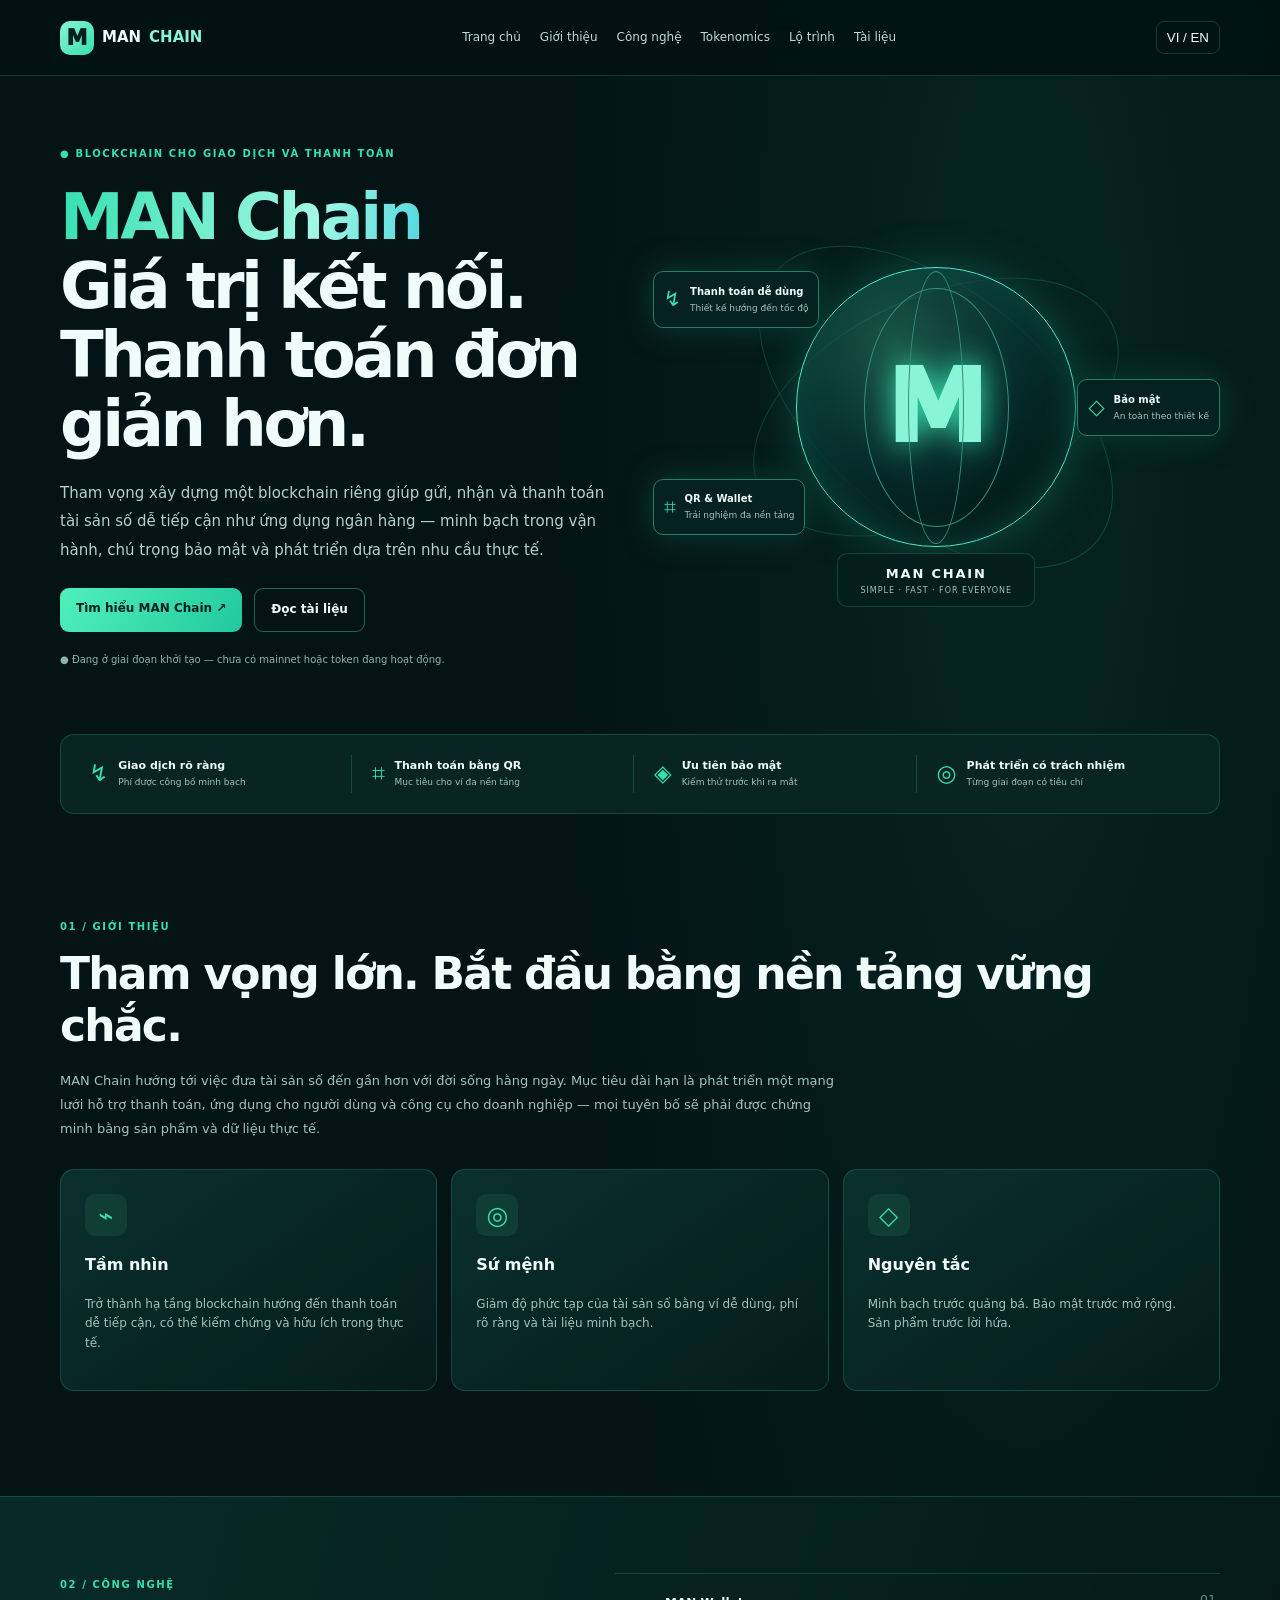
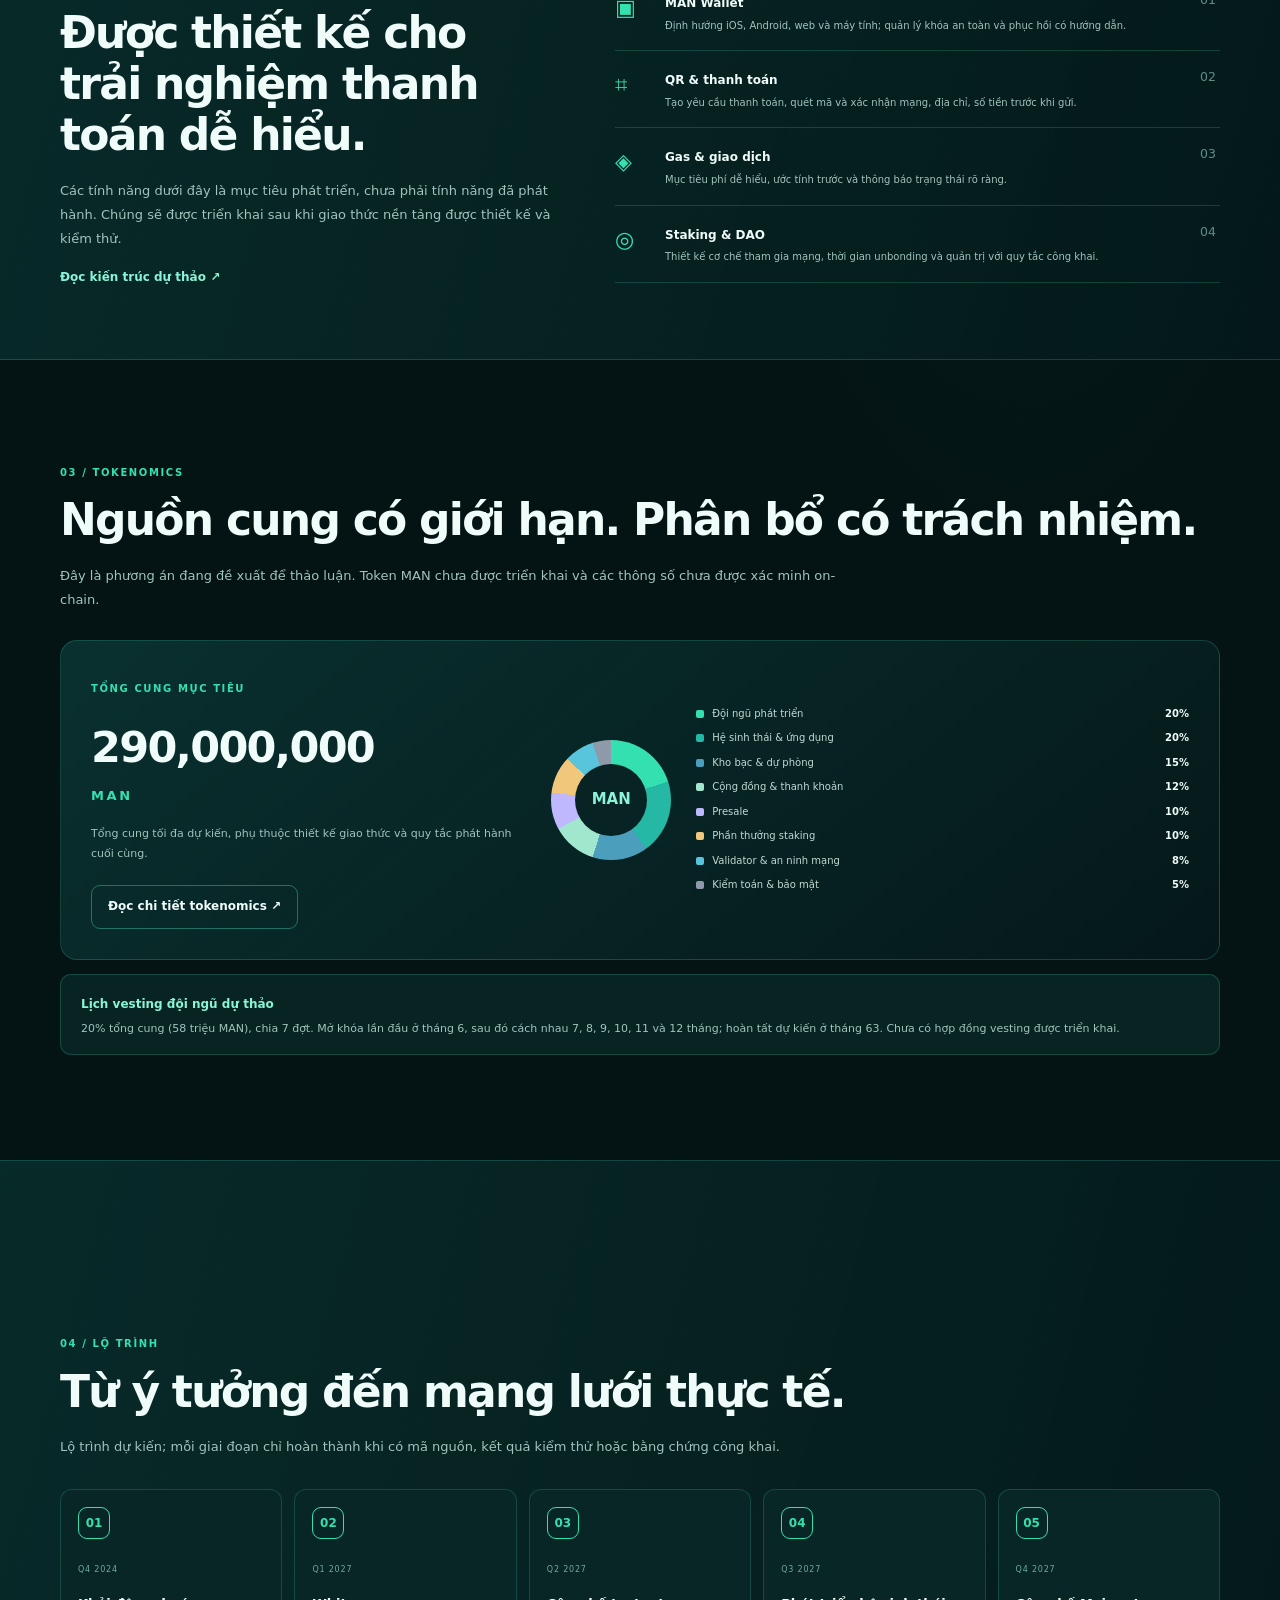
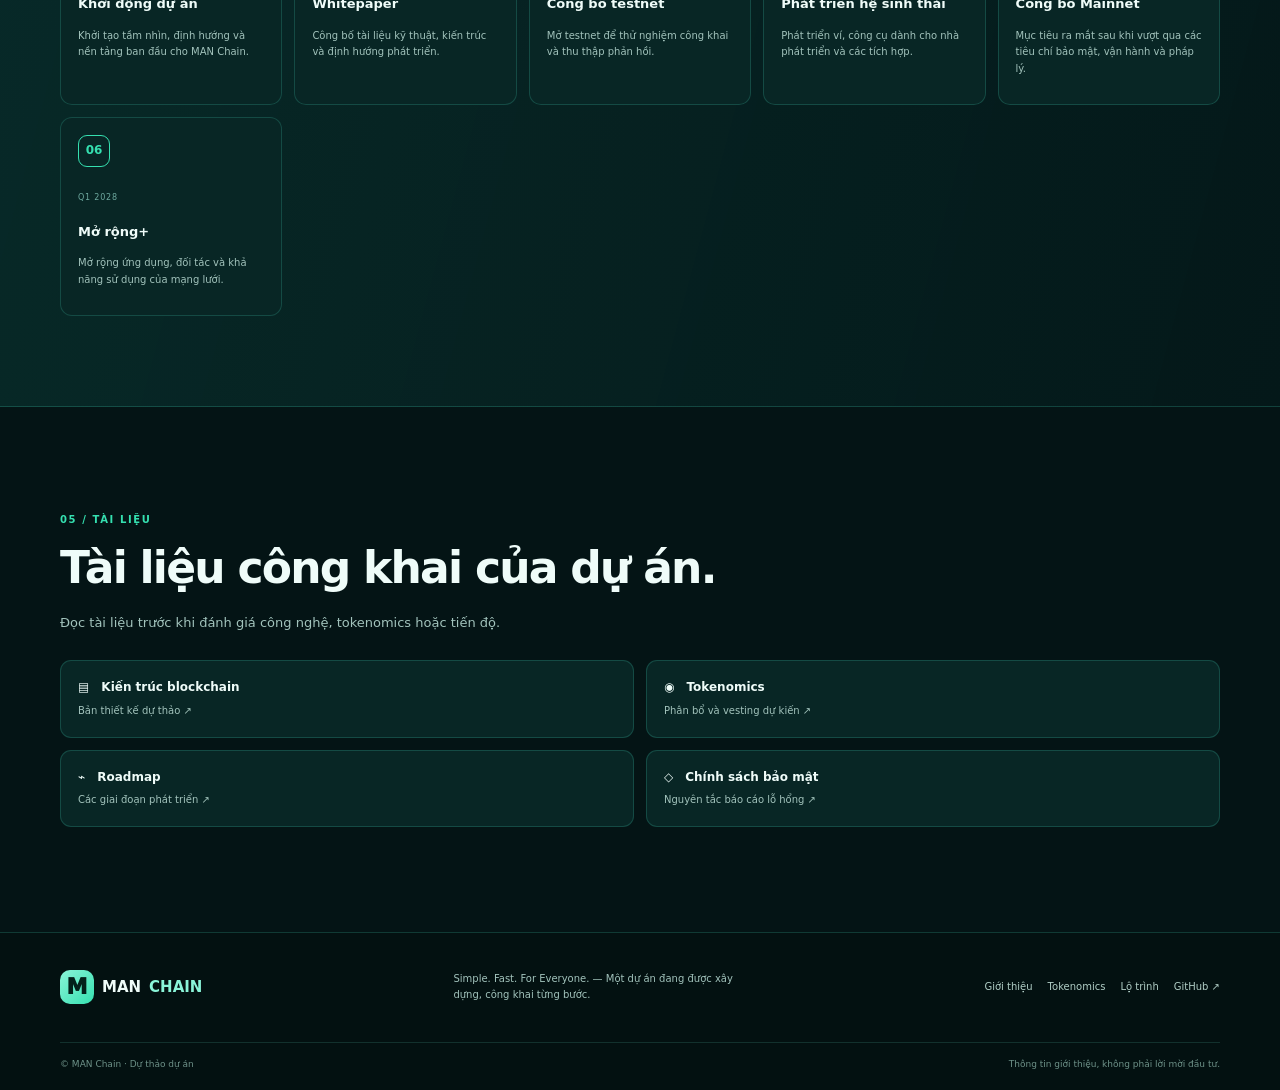
==== index.html @ eb0748eb "Add files via upload" ====
<!doctype html><html lang="vi"><head><meta charset="utf-8"><meta name="viewport" content="width=device-width,initial-scale=1"><meta name="theme-color" content="#061b1b"><meta name="description" content="MAN Chain — blockchain hướng đến thanh toán tài sản số dễ tiếp cận."><title>MAN Chain — Simple. Fast. For Everyone.</title><link rel="stylesheet" href="styles.css"></head><body>
<header><a class="brand" href="#home"><span class="logo">M</span> MAN <b>CHAIN</b></a><button id="menu" aria-label="Menu">☰</button><nav id="nav"><a href="#home">Trang chủ</a><a href="#about">Giới thiệu</a><a href="#technology">Công nghệ</a><a href="#tokenomics">Tokenomics</a><a href="#roadmap">Lộ trình</a><a href="#docs">Tài liệu</a></nav><button id="lang">VI / EN</button></header>
<main><section class="hero wrap" id="home"><div><p class="eyebrow">● BLOCKCHAIN CHO GIAO DỊCH VÀ THANH TOÁN</p><h1><span>MAN Chain</span><br>Giá trị kết nối.<br>Thanh toán đơn giản hơn.</h1><p class="lead">Tham vọng xây dựng một blockchain riêng giúp gửi, nhận và thanh toán tài sản số dễ tiếp cận như ứng dụng ngân hàng — minh bạch trong vận hành, chú trọng bảo mật và phát triển dựa trên nhu cầu thực tế.</p><div class="actions"><a class="btn" href="#about">Tìm hiểu MAN Chain ↗</a><a class="btn ghost" href="#docs">Đọc tài liệu</a></div><p class="status">● Đang ở giai đoạn khởi tạo — chưa có mainnet hoặc token đang hoạt động.</p></div><div class="art"><div class="orbit o1"></div><div class="orbit o2"></div><div class="globe"><div>M</div></div><aside class="bubble b1">↯ <span><b>Thanh toán dễ dùng</b><small>Thiết kế hướng đến tốc độ</small></span></aside><aside class="bubble b2">⌗ <span><b>QR & Wallet</b><small>Trải nghiệm đa nền tảng</small></span></aside><aside class="bubble b3">◇ <span><b>Bảo mật</b><small>An toàn theo thiết kế</small></span></aside><div class="artlabel"><b>MAN CHAIN</b><small>SIMPLE · FAST · FOR EVERYONE</small></div></div></section>
<section class="strip wrap"><div>↯ <span><b>Giao dịch rõ ràng</b><small>Phí được công bố minh bạch</small></span></div><div>⌗ <span><b>Thanh toán bằng QR</b><small>Mục tiêu cho ví đa nền tảng</small></span></div><div>◈ <span><b>Ưu tiên bảo mật</b><small>Kiểm thử trước khi ra mắt</small></span></div><div>◎ <span><b>Phát triển có trách nhiệm</b><small>Từng giai đoạn có tiêu chí</small></span></div></section>
<section class="wrap section" id="about"><p class="eyebrow">01 / GIỚI THIỆU</p><h2>Tham vọng lớn. Bắt đầu bằng nền tảng vững chắc.</h2><p class="intro">MAN Chain hướng tới việc đưa tài sản số đến gần hơn với đời sống hằng ngày. Mục tiêu dài hạn là phát triển một mạng lưới hỗ trợ thanh toán, ứng dụng cho người dùng và công cụ cho doanh nghiệp — mọi tuyên bố sẽ phải được chứng minh bằng sản phẩm và dữ liệu thực tế.</p><div class="cards"><article><i>⌁</i><h3>Tầm nhìn</h3><p>Trở thành hạ tầng blockchain hướng đến thanh toán dễ tiếp cận, có thể kiểm chứng và hữu ích trong thực tế.</p></article><article><i>◎</i><h3>Sứ mệnh</h3><p>Giảm độ phức tạp của tài sản số bằng ví dễ dùng, phí rõ ràng và tài liệu minh bạch.</p></article><article><i>◇</i><h3>Nguyên tắc</h3><p>Minh bạch trước quảng bá. Bảo mật trước mở rộng. Sản phẩm trước lời hứa.</p></article></div></section>
<section class="band" id="technology"><div class="wrap tech"><div><p class="eyebrow">02 / CÔNG NGHỆ</p><h2>Được thiết kế cho trải nghiệm thanh toán dễ hiểu.</h2><p class="muted">Các tính năng dưới đây là mục tiêu phát triển, chưa phải tính năng đã phát hành. Chúng sẽ được triển khai sau khi giao thức nền tảng được thiết kế và kiểm thử.</p><a class="textlink" href="ARCHITECTURE.md">Đọc kiến trúc dự thảo ↗</a></div><div class="features"><article><i>▣</i><div><b>MAN Wallet</b><p>Định hướng iOS, Android, web và máy tính; quản lý khóa an toàn và phục hồi có hướng dẫn.</p></div><small>01</small></article><article><i>⌗</i><div><b>QR & thanh toán</b><p>Tạo yêu cầu thanh toán, quét mã và xác nhận mạng, địa chỉ, số tiền trước khi gửi.</p></div><small>02</small></article><article><i>◈</i><div><b>Gas & giao dịch</b><p>Mục tiêu phí dễ hiểu, ước tính trước và thông báo trạng thái rõ ràng.</p></div><small>03</small></article><article><i>◎</i><div><b>Staking & DAO</b><p>Thiết kế cơ chế tham gia mạng, thời gian unbonding và quản trị với quy tắc công khai.</p></div><small>04</small></article></div></div></section>
<section class="wrap section" id="tokenomics"><p class="eyebrow">03 / TOKENOMICS</p><h2>Nguồn cung có giới hạn. Phân bổ có trách nhiệm.</h2><p class="intro">Đây là phương án đang đề xuất để thảo luận. Token MAN chưa được triển khai và các thông số chưa được xác minh on-chain.</p><div class="token"><div><p class="eyebrow">TỔNG CUNG MỤC TIÊU</p><strong>290,000,000</strong><b class="teal">MAN</b><p class="muted">Tổng cung tối đa dự kiến, phụ thuộc thiết kế giao thức và quy tắc phát hành cuối cùng.</p><a class="btn ghost" href="TOKENOMICS.md">Đọc chi tiết tokenomics ↗</a></div><div class="alloc"><div class="donut"></div><ul><li><i class="c1"></i>Đội ngũ phát triển <b>20%</b></li><li><i class="c2"></i>Hệ sinh thái & ứng dụng <b>20%</b></li><li><i class="c3"></i>Kho bạc & dự phòng <b>15%</b></li><li><i class="c4"></i>Cộng đồng & thanh khoản <b>12%</b></li><li><i class="c5"></i>Presale <b>10%</b></li><li><i class="c6"></i>Phần thưởng staking <b>10%</b></li><li><i class="c7"></i>Validator & an ninh mạng <b>8%</b></li><li><i class="c8"></i>Kiểm toán & bảo mật <b>5%</b></li></ul></div></div><div class="note"><b>Lịch vesting đội ngũ dự thảo</b><p>20% tổng cung (58 triệu MAN), chia 7 đợt. Mở khóa lần đầu ở tháng 6, sau đó cách nhau 7, 8, 9, 10, 11 và 12 tháng; hoàn tất dự kiến ở tháng 63. Chưa có hợp đồng vesting được triển khai.</p></div></section>
<section class="band" id="roadmap"><div class="wrap section"><p class="eyebrow">04 / LỘ TRÌNH</p><h2>Từ ý tưởng đến mạng lưới thực tế.</h2><p class="intro">Lộ trình dự kiến; mỗi giai đoạn chỉ hoàn thành khi có mã nguồn, kết quả kiểm thử hoặc bằng chứng công khai.</p><div class="roadmap"><article><em>01</em><small>Q4 2024</small><h3 data-vi="Khởi động dự án" data-en="Project kickoff">Khởi động dự án</h3><p data-vi="Khởi tạo tầm nhìn, định hướng và nền tảng ban đầu cho MAN Chain." data-en="Establish the vision, direction, and initial foundation for MAN Chain.">Khởi tạo tầm nhìn, định hướng và nền tảng ban đầu cho MAN Chain.</p></article><article><em>02</em><small>Q1 2027</small><h3>Whitepaper</h3><p data-vi="Công bố tài liệu kỹ thuật, kiến trúc và định hướng phát triển." data-en="Publish technical documentation, architecture, and development direction.">Công bố tài liệu kỹ thuật, kiến trúc và định hướng phát triển.</p></article><article><em>03</em><small>Q2 2027</small><h3 data-vi="Công bố testnet" data-en="Testnet launch">Công bố testnet</h3><p data-vi="Mở testnet để thử nghiệm công khai và thu thập phản hồi." data-en="Open the testnet for public testing and feedback.">Mở testnet để thử nghiệm công khai và thu thập phản hồi.</p></article><article><em>04</em><small>Q3 2027</small><h3 data-vi="Phát triển hệ sinh thái" data-en="Ecosystem development">Phát triển hệ sinh thái</h3><p data-vi="Phát triển ví, công cụ dành cho nhà phát triển và các tích hợp." data-en="Build the wallet, developer tools, and integrations.">Phát triển ví, công cụ dành cho nhà phát triển và các tích hợp.</p></article><article><em>05</em><small>Q4 2027</small><h3 data-vi="Công bố Mainnet" data-en="Mainnet launch">Công bố Mainnet</h3><p data-vi="Mục tiêu ra mắt sau khi vượt qua các tiêu chí bảo mật, vận hành và pháp lý." data-en="Target launch after security, operational, and legal requirements are met.">Mục tiêu ra mắt sau khi vượt qua các tiêu chí bảo mật, vận hành và pháp lý.</p></article><article><em>06</em><small>Q1 2028</small><h3 data-vi="Mở rộng+" data-en="Expansion+">Mở rộng+</h3><p data-vi="Mở rộng ứng dụng, đối tác và khả năng sử dụng của mạng lưới." data-en="Expand applications, partnerships, and network utility.">Mở rộng ứng dụng, đối tác và khả năng sử dụng của mạng lưới.</p></article></div></div></section>
<section class="wrap section" id="docs"><p class="eyebrow">05 / TÀI LIỆU</p><h2>Tài liệu công khai của dự án.</h2><p class="intro">Đọc tài liệu trước khi đánh giá công nghệ, tokenomics hoặc tiến độ.</p><div class="docs"><a href="ARCHITECTURE.md"><b>▤　Kiến trúc blockchain</b><small>Bản thiết kế dự thảo ↗</small></a><a href="TOKENOMICS.md"><b>◉　Tokenomics</b><small>Phân bổ và vesting dự kiến ↗</small></a><a href="ROADMAP.md"><b>⌁　Roadmap</b><small>Các giai đoạn phát triển ↗</small></a><a href="SECURITY.md"><b>◇　Chính sách bảo mật</b><small>Nguyên tắc báo cáo lỗ hổng ↗</small></a></div></section></main>
<footer><div class="wrap foot"><a class="brand" href="#home"><span class="logo">M</span> MAN <b>CHAIN</b></a><p>Simple. Fast. For Everyone. — Một dự án đang được xây dựng, công khai từng bước.</p><div><a href="#about">Giới thiệu</a><a href="#tokenomics">Tokenomics</a><a href="#roadmap">Lộ trình</a><a href="https://github.com/" target="_blank" rel="noreferrer">GitHub ↗</a></div></div><div class="wrap legal"><span>© MAN Chain · Dự thảo dự án</span><span>Thông tin giới thiệu, không phải lời mời đầu tư.</span></div></footer><script src="script.js"></script></body></html>
---- styles.css ----
:root{--bg:#041415;--line:rgba(71,220,190,.2);--text:#effcf9;--muted:#a2c3bc;--teal:#35e0b0;--mint:#8af4d8}*{box-sizing:border-box}html{scroll-behavior:smooth;scroll-padding-top:80px}body{margin:0;background:radial-gradient(ellipse at 80% 10%,rgba(11,100,88,.2),transparent 32%),var(--bg);color:var(--text);font:15px/1.65 Inter,system-ui,sans-serif}a{color:inherit;text-decoration:none}header{height:76px;display:flex;align-items:center;justify-content:space-between;gap:18px;padding:0 max(18px,calc((100% - 1160px)/2));border-bottom:1px solid var(--line);background:#031314ed;position:sticky;top:0;z-index:5;backdrop-filter:blur(15px)}.brand{display:flex;align-items:center;gap:8px;font-weight:850;white-space:nowrap}.brand b{color:var(--mint)}.logo{width:34px;height:34px;display:grid;place-items:center;border-radius:10px;background:linear-gradient(135deg,var(--mint),var(--teal));color:#03211b;font-size:21px;font-weight:950}nav{display:flex;gap:19px;font-size:12px;color:#c0d9d3}nav a:hover,footer a:hover{color:var(--mint)}button{background:transparent;color:var(--text);border:1px solid var(--line);border-radius:8px;padding:8px 10px}#menu{display:none}.wrap{width:min(1160px,calc(100% - 40px));margin-inline:auto}.hero{display:grid;grid-template-columns:1fr 1fr;align-items:center;gap:25px;padding-top:60px;padding-bottom:55px;min-height:550px}.eyebrow{font-size:10px;letter-spacing:.16em;font-weight:850;color:var(--teal)}h1{font-size:clamp(39px,5vw,65px);line-height:1.08;letter-spacing:-.055em;margin:20px 0}h1 span{background:linear-gradient(100deg,#35e0b0,#a1f8e5 70%,#53d8e0);background-clip:text;color:transparent}.lead{max-width:570px;color:#b4d1ca;line-height:1.9}.actions{display:flex;gap:12px;flex-wrap:wrap;margin-top:24px}.btn{display:inline-flex;padding:11px 16px;border-radius:9px;background:linear-gradient(120deg,#50f0bc,#22c99e);color:#03211b;font-size:12px;font-weight:850}.ghost{background:transparent;border:1px solid #4adfbe66;color:var(--text)}.status{font-size:10px;color:#91b5ab;margin-top:20px}.art{height:400px;display:grid;place-items:center;position:relative}.globe{width:280px;aspect-ratio:1;border-radius:50%;border:1px solid #53ebc6;background:radial-gradient(circle at 35% 27%,#5bf4ca40,#06302fb3 48%,#031415 75%);box-shadow:inset 0 0 45px #0b4d43,0 0 40px #0d4d41;display:grid;place-items:center;position:relative}.globe:before,.globe:after{content:"";position:absolute;inset:7% 24%;border:1px solid #348e7b;border-radius:50%}.globe:after{inset:1% 40%}.globe div{font-size:100px;font-weight:950;color:var(--mint);text-shadow:0 0 30px #35e0b0}.orbit{position:absolute;border:1px solid #36deb333;border-radius:50%}.o1{width:390px;height:220px;transform:rotate(-25deg)}.o2{width:420px;height:230px;transform:rotate(40deg)}.bubble{position:absolute;display:flex;align-items:center;gap:9px;padding:10px;background:#062222ed;border:1px solid #287e6b;border-radius:10px;box-shadow:0 0 30px #0a3d35;font-size:21px;color:var(--teal)}.bubble span{display:grid;color:var(--text);font-size:10px}.bubble small{color:var(--muted);font-size:9px}.b1{left:0;top:16%}.b2{left:0;bottom:18%}.b3{right:0;top:43%}.artlabel{position:absolute;bottom:0;display:grid;text-align:center;background:#041d1d;padding:9px 22px;border:1px solid var(--line);border-radius:10px}.artlabel b{letter-spacing:.14em;font-size:13px}.artlabel small{font-size:8px;color:var(--muted);letter-spacing:.12em}.strip{display:grid;grid-template-columns:repeat(4,1fr);gap:12px;padding:20px;border:1px solid var(--line);border-radius:14px;background:#082423}.strip>div{display:flex;gap:10px;align-items:center;color:var(--teal);font-size:23px;border-right:1px solid var(--line);padding:0 8px}.strip>div:last-child{border:0}.strip span{display:grid;color:var(--text);font-size:11px}.strip small{font-size:9px;color:var(--muted)}.section{padding-top:95px;padding-bottom:20px}h2{font-size:clamp(30px,4vw,44px);line-height:1.17;letter-spacing:-.04em;margin:13px 0 18px}.intro,.muted{color:var(--muted);max-width:780px;font-size:13px;line-height:1.85}.cards{display:grid;grid-template-columns:repeat(3,1fr);gap:14px;margin-top:28px}.cards article{padding:24px;border:1px solid var(--line);border-radius:14px;background:linear-gradient(145deg,#0a302e,#051b1c)}.cards i{font-style:normal;font-size:25px;color:var(--teal);display:grid;place-items:center;width:42px;height:42px;border-radius:10px;background:#103e37}.cards h3{font-size:16px}.cards p{font-size:12px;color:var(--muted)}.band{margin-top:85px;padding:70px 0;background:linear-gradient(105deg,#093431b3,#041819);border-block:1px solid var(--line)}.tech{display:grid;grid-template-columns:.9fr 1.1fr;gap:60px;align-items:center}.textlink{color:var(--mint);font-size:12px;font-weight:800}.features{border-top:1px solid var(--line)}.features article{display:grid;grid-template-columns:38px 1fr 20px;gap:12px;padding:16px 0;border-bottom:1px solid var(--line)}.features i{font-style:normal;color:var(--teal);font-size:22px}.features b{font-size:12px}.features p{margin:3px 0 0;font-size:10px;color:var(--muted)}.features small{color:#5f8d83}.token{display:grid;grid-template-columns:.8fr 1.2fr;gap:35px;padding:30px;border:1px solid var(--line);border-radius:17px;background:linear-gradient(140deg,#09302f,#051819);margin-top:28px}.token strong{display:block;font-size:clamp(30px,4vw,43px);letter-spacing:-.04em;margin-top:15px}.teal{color:var(--teal);font-size:13px;letter-spacing:.2em}.token .muted{font-size:11px;margin:16px 0 20px}.alloc{display:grid;grid-template-columns:120px 1fr;gap:25px;align-items:center}.donut{width:120px;height:120px;border-radius:50%;background:conic-gradient(#35e0b0 0 20%,#25b9a5 20% 40%,#4b9fbd 40% 55%,#a1e7ce 55% 67%,#c0b8ff 67% 77%,#f0c77b 77% 87%,#58c5dd 87% 95%,#8e9aa9 95%);position:relative}.donut:after{content:"MAN";position:absolute;inset:24px;border-radius:50%;background:#082323;display:grid;place-items:center;color:var(--mint);font-weight:850}.alloc ul{padding:0;list-style:none;display:grid;gap:8px;margin:0}.alloc li{display:grid;grid-template-columns:8px 1fr auto;gap:8px;align-items:center;font-size:10px;color:#c1d9d3}.alloc li i{width:8px;height:8px;border-radius:2px}.alloc li b{color:var(--text)}.c1{background:#35e0b0}.c2{background:#25b9a5}.c3{background:#4b9fbd}.c4{background:#a1e7ce}.c5{background:#c0b8ff}.c6{background:#f0c77b}.c7{background:#58c5dd}.c8{background:#8e9aa9}.note{margin-top:14px;padding:16px 20px;border:1px solid var(--line);border-radius:11px;background:#072423}.note b{font-size:12px;color:var(--mint)}.note p{font-size:11px;color:var(--muted);margin:5px 0 0}.roadmap{display:grid;grid-template-columns:repeat(5,1fr);gap:12px;margin-top:30px}.roadmap article{padding:17px;border:1px solid var(--line);border-radius:12px;background:#082625;min-height:190px}.roadmap em{display:grid;place-items:center;width:32px;height:32px;border:1px solid #35e0b0;border-radius:9px;color:var(--teal);font-size:12px;font-style:normal;font-weight:800;margin-bottom:16px}.roadmap small{font-size:8px;letter-spacing:.1em;color:#6faaa0}.roadmap h3{font-size:13px}.roadmap p{font-size:10px;color:var(--muted)}.docs{display:grid;grid-template-columns:repeat(2,1fr);gap:12px;margin-top:25px}.docs a{display:grid;gap:5px;padding:17px;border:1px solid var(--line);border-radius:11px;background:#082625}.docs a:hover{border-color:var(--teal)}.docs b{font-size:12px}.docs small{font-size:10px;color:var(--muted)}footer{margin-top:85px;background:#031111;border-top:1px solid var(--line)}.foot{padding:28px 0;display:flex;align-items:center;justify-content:space-between;gap:20px}.foot p{max-width:280px;font-size:10px;color:var(--muted)}.foot>div{display:flex;gap:15px;font-size:10px;color:#b1cec6}.legal{display:flex;justify-content:space-between;gap:15px;border-top:1px solid #12312d;padding-top:14px;padding-bottom:18px;color:#6e9289;font-size:9px}@media(max-width:850px){header{gap:10px}nav{gap:10px}.hero{grid-template-columns:1fr}.art{max-width:580px;width:100%;margin:auto}.tech{gap:30px}.roadmap{grid-template-columns:repeat(3,1fr)}}@media(max-width:620px){header{height:65px;padding:0 14px}#menu{display:block;margin-left:auto}nav{display:none;position:absolute;top:64px;left:0;right:0;padding:18px 22px;background:#061b1b;border-bottom:1px solid var(--line);flex-direction:column;align-items:flex-start}.nav-open{display:flex}#lang{font-size:10px}.wrap{width:calc(100% - 30px)}.hero{padding-top:42px;gap:0}.hero h1{font-size:42px}.lead{font-size:12px}.art{height:325px;transform:scale(.94)}.globe{width:225px}.globe div{font-size:82px}.o1{width:310px;height:180px}.o2{width:340px;height:190px}.bubble{padding:7px;font-size:17px}.bubble span{font-size:9px}.bubble small{font-size:8px}.strip{grid-template-columns:repeat(2,1fr);padding:14px 8px;gap:15px}.strip>div{border:0;padding:0 4px;font-size:19px}.strip span{font-size:10px}.strip small{font-size:8px}.section{padding-top:68px}.cards{grid-template-columns:1fr}.cards article{padding:20px}.band{margin-top:60px;padding:55px 0}.tech{grid-template-columns:1fr;gap:25px}.token{grid-template-columns:1fr;padding:20px 16px}.alloc{grid-template-columns:1fr;justify-items:center}.alloc ul{width:100%}.roadmap{grid-template-columns:1fr}.roadmap article{min-height:0;display:grid;grid-template-columns:40px 1fr;gap:0 10px}.roadmap em{grid-row:1/4;margin:0}.roadmap small{align-self:end}.roadmap h3{margin:4px 0}.roadmap p{margin:0 0 5px}.docs{grid-template-columns:1fr}.foot{align-items:flex-start;flex-direction:column}.foot p{margin:0}.foot>div{flex-wrap:wrap}.legal{flex-direction:column}}
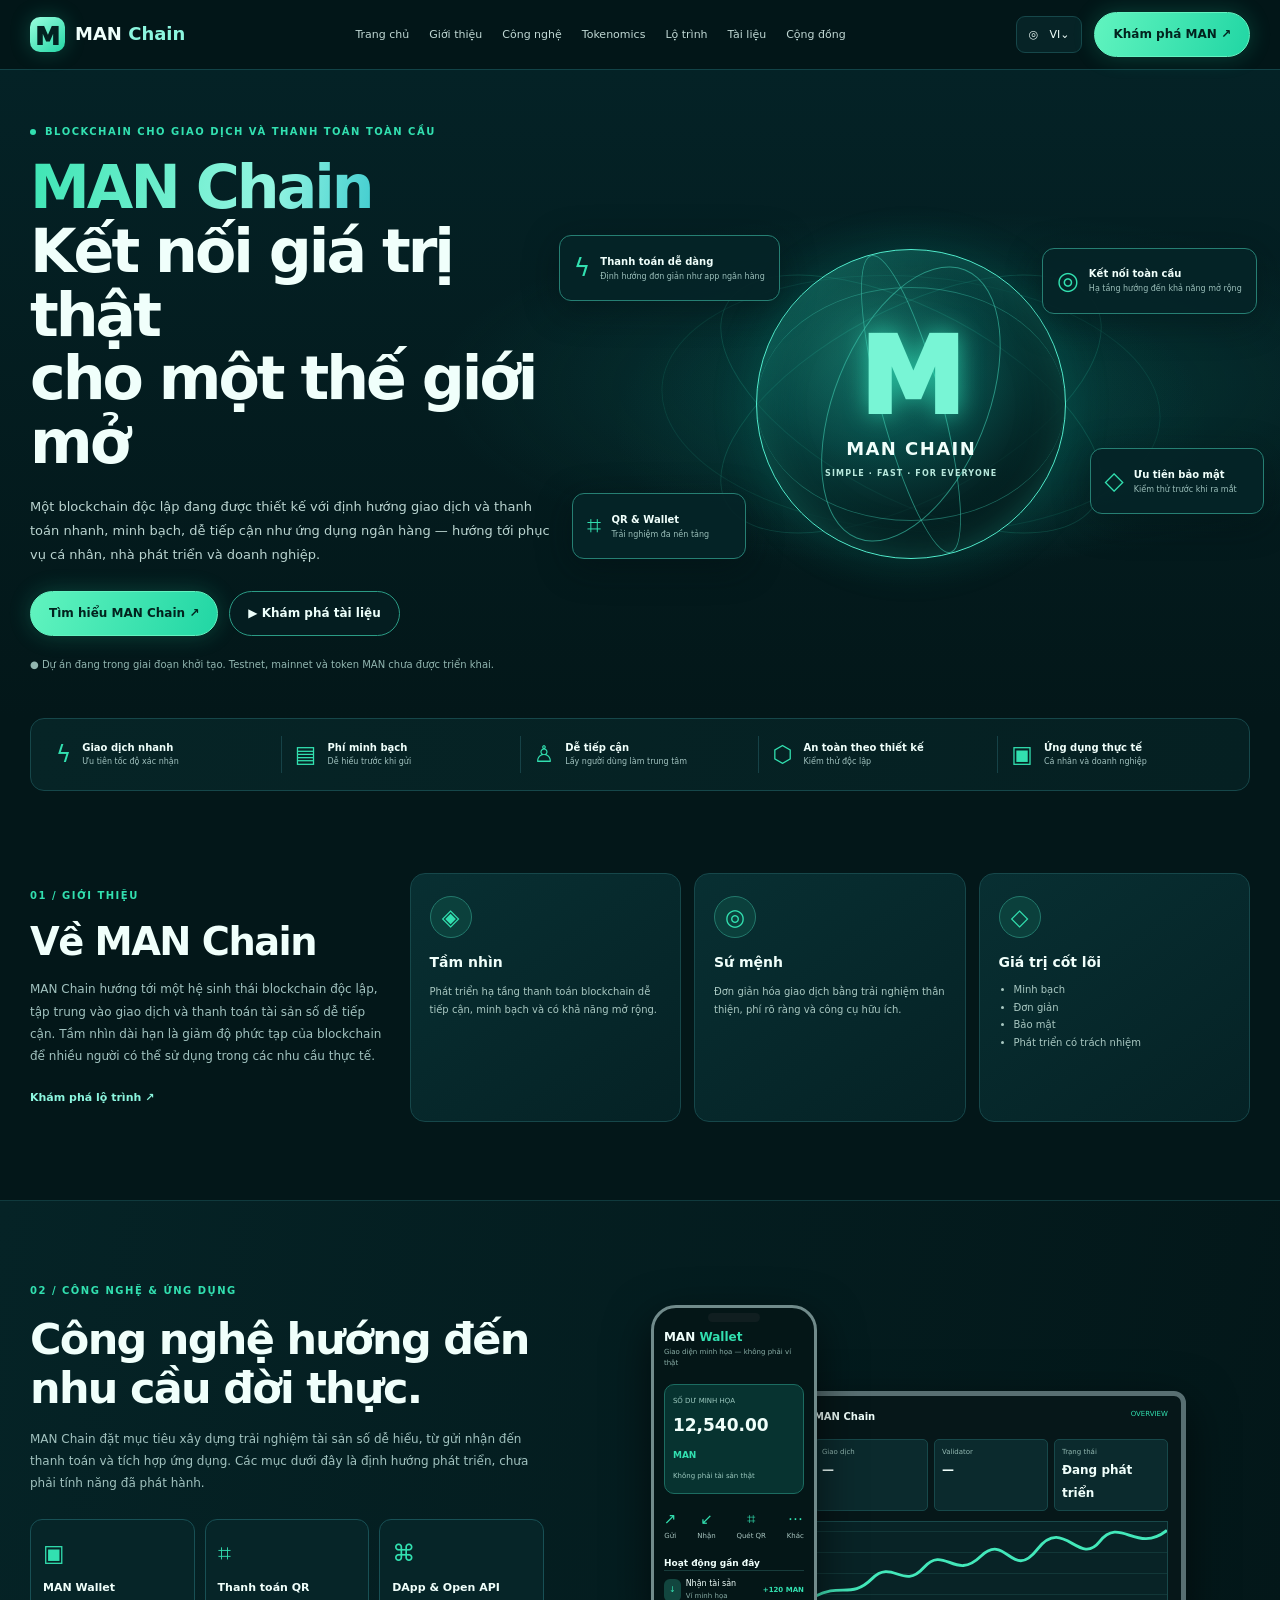
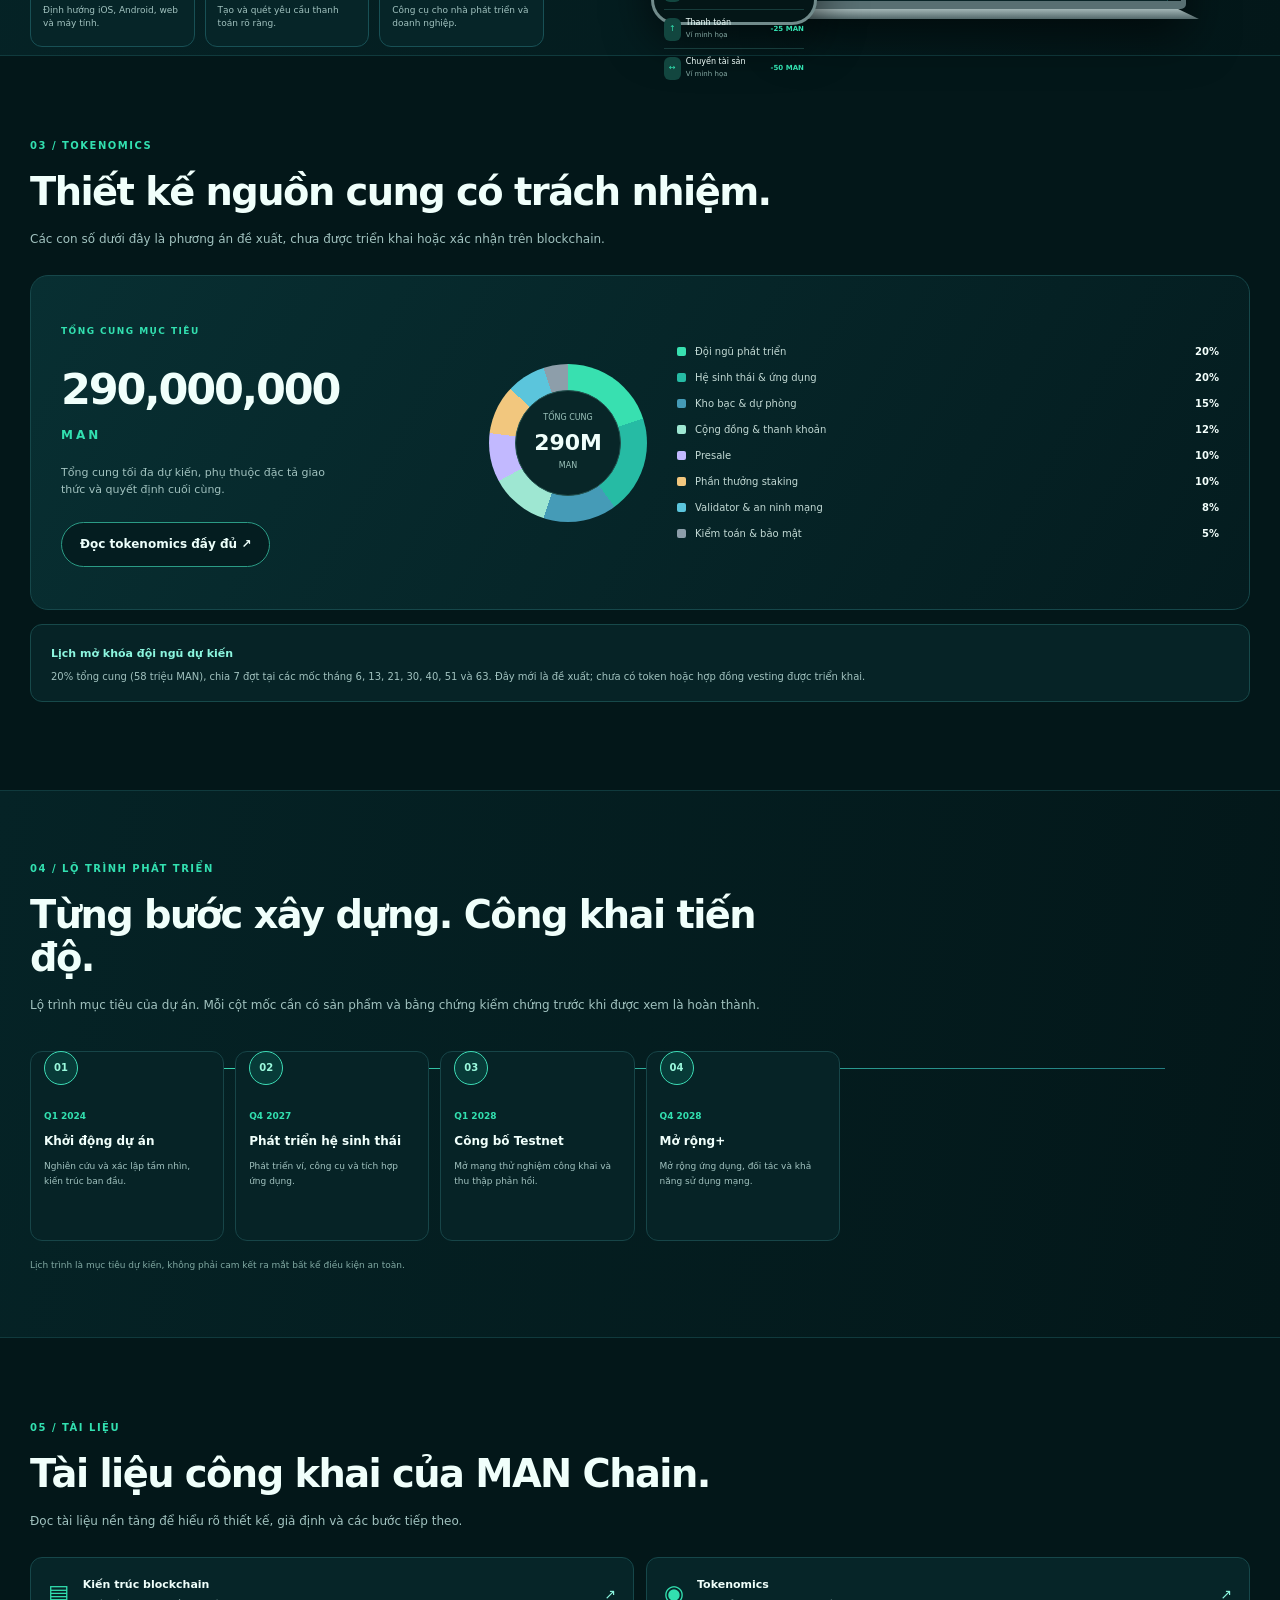
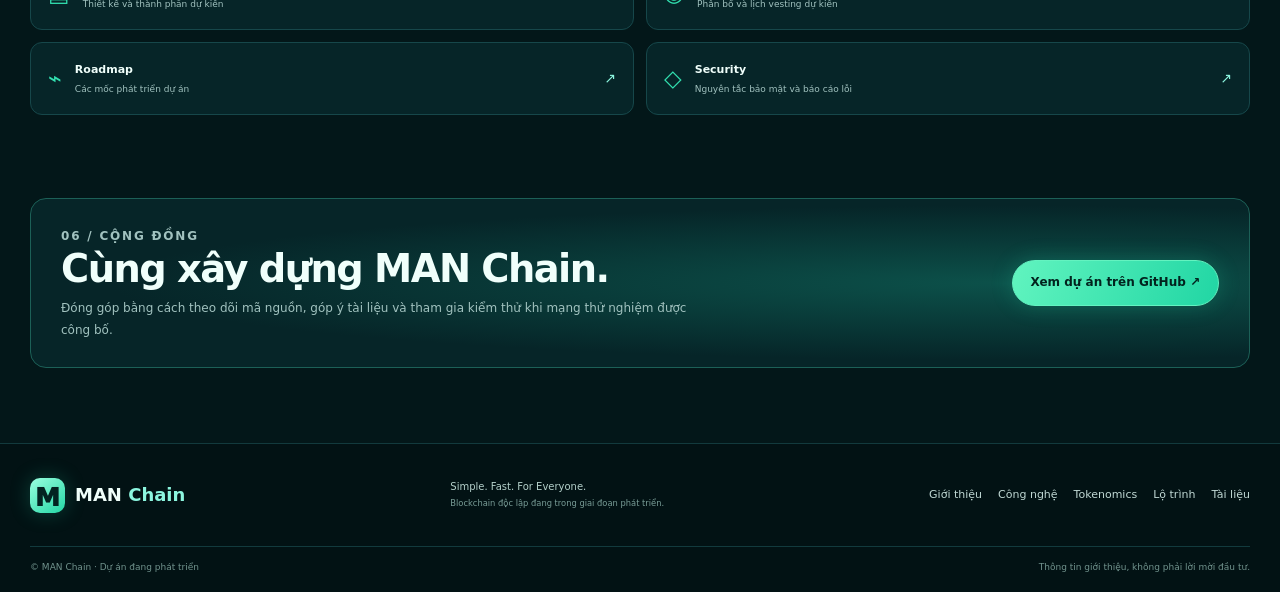
==== commit 40bf1503: "Add files via upload" ====
--- a/index.html
+++ b/index.html
@@ -1,10 +1,11 @@
-<!doctype html><html lang="vi"><head><meta charset="utf-8"><meta name="viewport" content="width=device-width,initial-scale=1"><meta name="theme-color" content="#061b1b"><meta name="description" content="MAN Chain — blockchain hướng đến thanh toán tài sản số dễ tiếp cận."><title>MAN Chain — Simple. Fast. For Everyone.</title><link rel="stylesheet" href="styles.css"></head><body>
-<header><a class="brand" href="#home"><span class="logo">M</span> MAN <b>CHAIN</b></a><button id="menu" aria-label="Menu">☰</button><nav id="nav"><a href="#home">Trang chủ</a><a href="#about">Giới thiệu</a><a href="#technology">Công nghệ</a><a href="#tokenomics">Tokenomics</a><a href="#roadmap">Lộ trình</a><a href="#docs">Tài liệu</a></nav><button id="lang">VI / EN</button></header>
-<main><section class="hero wrap" id="home"><div><p class="eyebrow">● BLOCKCHAIN CHO GIAO DỊCH VÀ THANH TOÁN</p><h1><span>MAN Chain</span><br>Giá trị kết nối.<br>Thanh toán đơn giản hơn.</h1><p class="lead">Tham vọng xây dựng một blockchain riêng giúp gửi, nhận và thanh toán tài sản số dễ tiếp cận như ứng dụng ngân hàng — minh bạch trong vận hành, chú trọng bảo mật và phát triển dựa trên nhu cầu thực tế.</p><div class="actions"><a class="btn" href="#about">Tìm hiểu MAN Chain ↗</a><a class="btn ghost" href="#docs">Đọc tài liệu</a></div><p class="status">● Đang ở giai đoạn khởi tạo — chưa có mainnet hoặc token đang hoạt động.</p></div><div class="art"><div class="orbit o1"></div><div class="orbit o2"></div><div class="globe"><div>M</div></div><aside class="bubble b1">↯ <span><b>Thanh toán dễ dùng</b><small>Thiết kế hướng đến tốc độ</small></span></aside><aside class="bubble b2">⌗ <span><b>QR & Wallet</b><small>Trải nghiệm đa nền tảng</small></span></aside><aside class="bubble b3">◇ <span><b>Bảo mật</b><small>An toàn theo thiết kế</small></span></aside><div class="artlabel"><b>MAN CHAIN</b><small>SIMPLE · FAST · FOR EVERYONE</small></div></div></section>
-<section class="strip wrap"><div>↯ <span><b>Giao dịch rõ ràng</b><small>Phí được công bố minh bạch</small></span></div><div>⌗ <span><b>Thanh toán bằng QR</b><small>Mục tiêu cho ví đa nền tảng</small></span></div><div>◈ <span><b>Ưu tiên bảo mật</b><small>Kiểm thử trước khi ra mắt</small></span></div><div>◎ <span><b>Phát triển có trách nhiệm</b><small>Từng giai đoạn có tiêu chí</small></span></div></section>
-<section class="wrap section" id="about"><p class="eyebrow">01 / GIỚI THIỆU</p><h2>Tham vọng lớn. Bắt đầu bằng nền tảng vững chắc.</h2><p class="intro">MAN Chain hướng tới việc đưa tài sản số đến gần hơn với đời sống hằng ngày. Mục tiêu dài hạn là phát triển một mạng lưới hỗ trợ thanh toán, ứng dụng cho người dùng và công cụ cho doanh nghiệp — mọi tuyên bố sẽ phải được chứng minh bằng sản phẩm và dữ liệu thực tế.</p><div class="cards"><article><i>⌁</i><h3>Tầm nhìn</h3><p>Trở thành hạ tầng blockchain hướng đến thanh toán dễ tiếp cận, có thể kiểm chứng và hữu ích trong thực tế.</p></article><article><i>◎</i><h3>Sứ mệnh</h3><p>Giảm độ phức tạp của tài sản số bằng ví dễ dùng, phí rõ ràng và tài liệu minh bạch.</p></article><article><i>◇</i><h3>Nguyên tắc</h3><p>Minh bạch trước quảng bá. Bảo mật trước mở rộng. Sản phẩm trước lời hứa.</p></article></div></section>
-<section class="band" id="technology"><div class="wrap tech"><div><p class="eyebrow">02 / CÔNG NGHỆ</p><h2>Được thiết kế cho trải nghiệm thanh toán dễ hiểu.</h2><p class="muted">Các tính năng dưới đây là mục tiêu phát triển, chưa phải tính năng đã phát hành. Chúng sẽ được triển khai sau khi giao thức nền tảng được thiết kế và kiểm thử.</p><a class="textlink" href="ARCHITECTURE.md">Đọc kiến trúc dự thảo ↗</a></div><div class="features"><article><i>▣</i><div><b>MAN Wallet</b><p>Định hướng iOS, Android, web và máy tính; quản lý khóa an toàn và phục hồi có hướng dẫn.</p></div><small>01</small></article><article><i>⌗</i><div><b>QR & thanh toán</b><p>Tạo yêu cầu thanh toán, quét mã và xác nhận mạng, địa chỉ, số tiền trước khi gửi.</p></div><small>02</small></article><article><i>◈</i><div><b>Gas & giao dịch</b><p>Mục tiêu phí dễ hiểu, ước tính trước và thông báo trạng thái rõ ràng.</p></div><small>03</small></article><article><i>◎</i><div><b>Staking & DAO</b><p>Thiết kế cơ chế tham gia mạng, thời gian unbonding và quản trị với quy tắc công khai.</p></div><small>04</small></article></div></div></section>
-<section class="wrap section" id="tokenomics"><p class="eyebrow">03 / TOKENOMICS</p><h2>Nguồn cung có giới hạn. Phân bổ có trách nhiệm.</h2><p class="intro">Đây là phương án đang đề xuất để thảo luận. Token MAN chưa được triển khai và các thông số chưa được xác minh on-chain.</p><div class="token"><div><p class="eyebrow">TỔNG CUNG MỤC TIÊU</p><strong>290,000,000</strong><b class="teal">MAN</b><p class="muted">Tổng cung tối đa dự kiến, phụ thuộc thiết kế giao thức và quy tắc phát hành cuối cùng.</p><a class="btn ghost" href="TOKENOMICS.md">Đọc chi tiết tokenomics ↗</a></div><div class="alloc"><div class="donut"></div><ul><li><i class="c1"></i>Đội ngũ phát triển <b>20%</b></li><li><i class="c2"></i>Hệ sinh thái & ứng dụng <b>20%</b></li><li><i class="c3"></i>Kho bạc & dự phòng <b>15%</b></li><li><i class="c4"></i>Cộng đồng & thanh khoản <b>12%</b></li><li><i class="c5"></i>Presale <b>10%</b></li><li><i class="c6"></i>Phần thưởng staking <b>10%</b></li><li><i class="c7"></i>Validator & an ninh mạng <b>8%</b></li><li><i class="c8"></i>Kiểm toán & bảo mật <b>5%</b></li></ul></div></div><div class="note"><b>Lịch vesting đội ngũ dự thảo</b><p>20% tổng cung (58 triệu MAN), chia 7 đợt. Mở khóa lần đầu ở tháng 6, sau đó cách nhau 7, 8, 9, 10, 11 và 12 tháng; hoàn tất dự kiến ở tháng 63. Chưa có hợp đồng vesting được triển khai.</p></div></section>
-<section class="band" id="roadmap"><div class="wrap section"><p class="eyebrow">04 / LỘ TRÌNH</p><h2>Từ ý tưởng đến mạng lưới thực tế.</h2><p class="intro">Lộ trình dự kiến; mỗi giai đoạn chỉ hoàn thành khi có mã nguồn, kết quả kiểm thử hoặc bằng chứng công khai.</p><div class="roadmap"><article><em>01</em><small>Q4 2024</small><h3 data-vi="Khởi động dự án" data-en="Project kickoff">Khởi động dự án</h3><p data-vi="Khởi tạo tầm nhìn, định hướng và nền tảng ban đầu cho MAN Chain." data-en="Establish the vision, direction, and initial foundation for MAN Chain.">Khởi tạo tầm nhìn, định hướng và nền tảng ban đầu cho MAN Chain.</p></article><article><em>02</em><small>Q1 2027</small><h3>Whitepaper</h3><p data-vi="Công bố tài liệu kỹ thuật, kiến trúc và định hướng phát triển." data-en="Publish technical documentation, architecture, and development direction.">Công bố tài liệu kỹ thuật, kiến trúc và định hướng phát triển.</p></article><article><em>03</em><small>Q2 2027</small><h3 data-vi="Công bố testnet" data-en="Testnet launch">Công bố testnet</h3><p data-vi="Mở testnet để thử nghiệm công khai và thu thập phản hồi." data-en="Open the testnet for public testing and feedback.">Mở testnet để thử nghiệm công khai và thu thập phản hồi.</p></article><article><em>04</em><small>Q3 2027</small><h3 data-vi="Phát triển hệ sinh thái" data-en="Ecosystem development">Phát triển hệ sinh thái</h3><p data-vi="Phát triển ví, công cụ dành cho nhà phát triển và các tích hợp." data-en="Build the wallet, developer tools, and integrations.">Phát triển ví, công cụ dành cho nhà phát triển và các tích hợp.</p></article><article><em>05</em><small>Q4 2027</small><h3 data-vi="Công bố Mainnet" data-en="Mainnet launch">Công bố Mainnet</h3><p data-vi="Mục tiêu ra mắt sau khi vượt qua các tiêu chí bảo mật, vận hành và pháp lý." data-en="Target launch after security, operational, and legal requirements are met.">Mục tiêu ra mắt sau khi vượt qua các tiêu chí bảo mật, vận hành và pháp lý.</p></article><article><em>06</em><small>Q1 2028</small><h3 data-vi="Mở rộng+" data-en="Expansion+">Mở rộng+</h3><p data-vi="Mở rộng ứng dụng, đối tác và khả năng sử dụng của mạng lưới." data-en="Expand applications, partnerships, and network utility.">Mở rộng ứng dụng, đối tác và khả năng sử dụng của mạng lưới.</p></article></div></div></section>
-<section class="wrap section" id="docs"><p class="eyebrow">05 / TÀI LIỆU</p><h2>Tài liệu công khai của dự án.</h2><p class="intro">Đọc tài liệu trước khi đánh giá công nghệ, tokenomics hoặc tiến độ.</p><div class="docs"><a href="ARCHITECTURE.md"><b>▤　Kiến trúc blockchain</b><small>Bản thiết kế dự thảo ↗</small></a><a href="TOKENOMICS.md"><b>◉　Tokenomics</b><small>Phân bổ và vesting dự kiến ↗</small></a><a href="ROADMAP.md"><b>⌁　Roadmap</b><small>Các giai đoạn phát triển ↗</small></a><a href="SECURITY.md"><b>◇　Chính sách bảo mật</b><small>Nguyên tắc báo cáo lỗ hổng ↗</small></a></div></section></main>
-<footer><div class="wrap foot"><a class="brand" href="#home"><span class="logo">M</span> MAN <b>CHAIN</b></a><p>Simple. Fast. For Everyone. — Một dự án đang được xây dựng, công khai từng bước.</p><div><a href="#about">Giới thiệu</a><a href="#tokenomics">Tokenomics</a><a href="#roadmap">Lộ trình</a><a href="https://github.com/" target="_blank" rel="noreferrer">GitHub ↗</a></div></div><div class="wrap legal"><span>© MAN Chain · Dự thảo dự án</span><span>Thông tin giới thiệu, không phải lời mời đầu tư.</span></div></footer><script src="script.js"></script></body></html>+<!doctype html><html lang="vi"><head><meta charset="utf-8"><meta name="viewport" content="width=device-width,initial-scale=1"><meta name="theme-color" content="#031719"><meta name="description" content="MAN Chain — blockchain hướng đến giao dịch và thanh toán tài sản số dễ tiếp cận."><title>MAN Chain — Kết nối giá trị thật</title><link rel="stylesheet" href="styles.css"></head><body>
+<header class="topbar"><a class="brand" href="#home"><span class="brandmark">M</span><span>MAN <b>Chain</b></span></a><button class="menu-btn" id="menu" aria-label="Mở menu">☰</button><nav id="nav"><a href="#home">Trang chủ</a><a href="#about">Giới thiệu</a><a href="#technology">Công nghệ</a><a href="#tokenomics">Tokenomics</a><a href="#roadmap">Lộ trình</a><a href="#docs">Tài liệu</a><a href="#community">Cộng đồng</a></nav><div class="top-actions"><button class="language" id="lang">◎　VI⌄</button><a class="btn btn-small" href="#docs">Khám phá MAN ↗</a></div></header>
+<main><section class="hero" id="home"><div class="hero-copy"><p class="eyebrow"><span></span> BLOCKCHAIN CHO GIAO DỊCH VÀ THANH TOÁN TOÀN CẦU</p><h1><span>MAN Chain</span><br>Kết nối giá trị thật<br>cho một thế giới mở</h1><p class="hero-lead">Một blockchain độc lập đang được thiết kế với định hướng giao dịch và thanh toán nhanh, minh bạch, dễ tiếp cận như ứng dụng ngân hàng — hướng tới phục vụ cá nhân, nhà phát triển và doanh nghiệp.</p><div class="hero-actions"><a class="btn" href="#about">Tìm hiểu MAN Chain ↗</a><a class="btn btn-outline" href="#docs">▶ Khám phá tài liệu</a></div><p class="disclaimer">● Dự án đang trong giai đoạn khởi tạo. Testnet, mainnet và token MAN chưa được triển khai.</p></div><div class="hero-visual"><div class="ring ring-a"></div><div class="ring ring-b"></div><div class="ring ring-c"></div><div class="earth"><div class="earth-grid"></div><div class="earth-logo">M</div><div class="earth-name">MAN CHAIN<small>SIMPLE · FAST · FOR EVERYONE</small></div></div><div class="float-card fc1"><i>ϟ</i><span><b>Thanh toán dễ dàng</b><small>Định hướng đơn giản như app ngân hàng</small></span></div><div class="float-card fc2"><i>◎</i><span><b>Kết nối toàn cầu</b><small>Hạ tầng hướng đến khả năng mở rộng</small></span></div><div class="float-card fc3"><i>⌗</i><span><b>QR & Wallet</b><small>Trải nghiệm đa nền tảng</small></span></div><div class="float-card fc4"><i>◇</i><span><b>Ưu tiên bảo mật</b><small>Kiểm thử trước khi ra mắt</small></span></div></div></section>
+<section class="valuebar wrap"><div><i>ϟ</i><span><b>Giao dịch nhanh</b><small>Ưu tiên tốc độ xác nhận</small></span></div><div><i>▤</i><span><b>Phí minh bạch</b><small>Dễ hiểu trước khi gửi</small></span></div><div><i>♙</i><span><b>Dễ tiếp cận</b><small>Lấy người dùng làm trung tâm</small></span></div><div><i>⬡</i><span><b>An toàn theo thiết kế</b><small>Kiểm thử độc lập</small></span></div><div><i>▣</i><span><b>Ứng dụng thực tế</b><small>Cá nhân và doanh nghiệp</small></span></div></section>
+<section class="about-section wrap section" id="about"><div class="about-intro"><p class="eyebrow">01 / GIỚI THIỆU</p><h2>Về MAN Chain</h2><p>MAN Chain hướng tới một hệ sinh thái blockchain độc lập, tập trung vào giao dịch và thanh toán tài sản số dễ tiếp cận. Tầm nhìn dài hạn là giảm độ phức tạp của blockchain để nhiều người có thể sử dụng trong các nhu cầu thực tế.</p><a class="inline-link" href="#roadmap">Khám phá lộ trình ↗</a></div><article class="info-card"><div class="card-icon">◈</div><h3>Tầm nhìn</h3><p>Phát triển hạ tầng thanh toán blockchain dễ tiếp cận, minh bạch và có khả năng mở rộng.</p></article><article class="info-card"><div class="card-icon">◎</div><h3>Sứ mệnh</h3><p>Đơn giản hóa giao dịch bằng trải nghiệm thân thiện, phí rõ ràng và công cụ hữu ích.</p></article><article class="info-card"><div class="card-icon">◇</div><h3>Giá trị cốt lõi</h3><ul><li>Minh bạch</li><li>Đơn giản</li><li>Bảo mật</li><li>Phát triển có trách nhiệm</li></ul></article></section>
+<section class="product-section section" id="technology"><div class="wrap product-grid"><div class="product-copy"><p class="eyebrow">02 / CÔNG NGHỆ & ỨNG DỤNG</p><h2>Công nghệ hướng đến<br>nhu cầu đời thực.</h2><p>MAN Chain đặt mục tiêu xây dựng trải nghiệm tài sản số dễ hiểu, từ gửi nhận đến thanh toán và tích hợp ứng dụng. Các mục dưới đây là định hướng phát triển, chưa phải tính năng đã phát hành.</p><div class="product-cards"><article><i>▣</i><b>MAN Wallet</b><small>Định hướng iOS, Android, web và máy tính.</small></article><article><i>⌗</i><b>Thanh toán QR</b><small>Tạo và quét yêu cầu thanh toán rõ ràng.</small></article><article><i>⌘</i><b>DApp & Open API</b><small>Công cụ cho nhà phát triển và doanh nghiệp.</small></article></div></div><div class="device-scene"><div class="phone"><div class="phone-notch"></div><div class="phone-head">MAN <b>Wallet</b><small>Giao diện minh họa — không phải ví thật</small></div><div class="balance"><small>SỐ DƯ MINH HỌA</small><strong>12,540.00 <em>MAN</em></strong><span>Không phải tài sản thật</span></div><div class="quick-actions"><span>↗<small>Gửi</small></span><span>↙<small>Nhận</small></span><span>⌗<small>Quét QR</small></span><span>⋯<small>Khác</small></span></div><div class="activity"><b>Hoạt động gần đây</b><p><i>↓</i><span>Nhận tài sản<small>Ví minh họa</small></span><strong>+120 MAN</strong></p><p><i>↑</i><span>Thanh toán<small>Ví minh họa</small></span><strong>-25 MAN</strong></p><p><i>↔</i><span>Chuyển tài sản<small>Ví minh họa</small></span><strong>-50 MAN</strong></p></div></div><div class="laptop"><div class="screen"><div class="dash-head"><b>MAN Chain</b><span>OVERVIEW</span></div><div class="dash-stats"><div><small>Giao dịch</small><b>—</b></div><div><small>Validator</small><b>—</b></div><div><small>Trạng thái</small><b>Đang phát triển</b></div></div><div class="chart"><svg viewBox="0 0 340 100" preserveAspectRatio="none"><path d="M0 80 C25 65 35 83 55 61 S85 74 105 49 S135 64 160 37 S190 65 215 29 S255 49 275 21 S310 35 340 9" fill="none" stroke="#43e8ba" stroke-width="3"/></svg></div><div class="dash-bottom"><span></span><span></span><span></span></div></div><div class="keyboard"></div></div></div></div></section>
+<section class="token-section wrap section" id="tokenomics"><div class="section-heading"><p class="eyebrow">03 / TOKENOMICS</p><h2>Thiết kế nguồn cung có trách nhiệm.</h2><p>Các con số dưới đây là phương án đề xuất, chưa được triển khai hoặc xác nhận trên blockchain.</p></div><div class="token-panel"><div class="supply"><small>TỔNG CUNG MỤC TIÊU</small><strong>290,000,000</strong><b>MAN</b><p>Tổng cung tối đa dự kiến, phụ thuộc đặc tả giao thức và quyết định cuối cùng.</p><a class="btn btn-outline" href="TOKENOMICS.md">Đọc tokenomics đầy đủ ↗</a></div><div class="allocation"><div class="donut"><div><small>TỔNG CUNG</small><b>290M</b><small>MAN</small></div></div><ul><li><i class="c1"></i><span>Đội ngũ phát triển</span><b>20%</b></li><li><i class="c2"></i><span>Hệ sinh thái & ứng dụng</span><b>20%</b></li><li><i class="c3"></i><span>Kho bạc & dự phòng</span><b>15%</b></li><li><i class="c4"></i><span>Cộng đồng & thanh khoản</span><b>12%</b></li><li><i class="c5"></i><span>Presale</span><b>10%</b></li><li><i class="c6"></i><span>Phần thưởng staking</span><b>10%</b></li><li><i class="c7"></i><span>Validator & an ninh mạng</span><b>8%</b></li><li><i class="c8"></i><span>Kiểm toán & bảo mật</span><b>5%</b></li></ul></div></div><div class="vesting-note"><b>Lịch mở khóa đội ngũ dự kiến</b><p>20% tổng cung (58 triệu MAN), chia 7 đợt tại các mốc tháng 6, 13, 21, 30, 40, 51 và 63. Đây mới là đề xuất; chưa có token hoặc hợp đồng vesting được triển khai.</p></div></section>
+<section class="roadmap-section section" id="roadmap"><div class="wrap"><div class="section-heading"><p class="eyebrow">04 / LỘ TRÌNH PHÁT TRIỂN</p><h2>Từng bước xây dựng. Công khai tiến độ.</h2><p>Lộ trình mục tiêu của dự án. Mỗi cột mốc cần có sản phẩm và bằng chứng kiểm chứng trước khi được xem là hoàn thành.</p></div><div class="roadmap"><article><div class="step">01</div><small>Q1 2024</small><h3>Khởi động dự án</h3><p>Nghiên cứu và xác lập tầm nhìn, kiến trúc ban đầu.</p></article><article><div class="step">02</div><small>Q4 2027</small><h3>Phát triển hệ sinh thái</h3><p>Phát triển ví, công cụ và tích hợp ứng dụng.</p></article><article><div class="step">03</div><small>Q1 2028</small><h3>Công bố Testnet</h3><p>Mở mạng thử nghiệm công khai và thu thập phản hồi.</p></article><article><div class="step">04</div><small>Q4 2028</small><h3>Mở rộng+</h3><p>Mở rộng ứng dụng, đối tác và khả năng sử dụng mạng.</p></article></div><p class="roadmap-foot">Lịch trình là mục tiêu dự kiến, không phải cam kết ra mắt bất kể điều kiện an toàn.</p></div></section>
+<section class="docs-section wrap section" id="docs"><div class="section-heading"><p class="eyebrow">05 / TÀI LIỆU</p><h2>Tài liệu công khai của MAN Chain.</h2><p>Đọc tài liệu nền tảng để hiểu rõ thiết kế, giả định và các bước tiếp theo.</p></div><div class="doc-grid"><a href="ARCHITECTURE.md"><i>▤</i><span><b>Kiến trúc blockchain</b><small>Thiết kế và thành phần dự kiến</small></span><em>↗</em></a><a href="TOKENOMICS.md"><i>◉</i><span><b>Tokenomics</b><small>Phân bổ và lịch vesting dự kiến</small></span><em>↗</em></a><a href="ROADMAP.md"><i>⌁</i><span><b>Roadmap</b><small>Các mốc phát triển dự án</small></span><em>↗</em></a><a href="SECURITY.md"><i>◇</i><span><b>Security</b><small>Nguyên tắc bảo mật và báo cáo lỗi</small></span><em>↗</em></a></div></section>
+<section class="community wrap" id="community"><div><p class="eyebrow">06 / CỘNG ĐỒNG</p><h2>Cùng xây dựng MAN Chain.</h2><p>Đóng góp bằng cách theo dõi mã nguồn, góp ý tài liệu và tham gia kiểm thử khi mạng thử nghiệm được công bố.</p></div><a class="btn" href="https://github.com/tuanboxi99-vn/MAN-Chain">Xem dự án trên GitHub ↗</a></section></main>
+<footer><div class="wrap footer-main"><a class="brand" href="#home"><span class="brandmark">M</span><span>MAN <b>Chain</b></span></a><p>Simple. Fast. For Everyone.<br><small>Blockchain độc lập đang trong giai đoạn phát triển.</small></p><nav><a href="#about">Giới thiệu</a><a href="#technology">Công nghệ</a><a href="#tokenomics">Tokenomics</a><a href="#roadmap">Lộ trình</a><a href="#docs">Tài liệu</a></nav></div><div class="wrap footer-bottom"><span>© MAN Chain · Dự án đang phát triển</span><span>Thông tin giới thiệu, không phải lời mời đầu tư.</span></div></footer><script src="script.js"></script></body></html>
--- a/styles.css
+++ b/styles.css
@@ -1 +1 @@
- :root{--bg:#041415;--line:rgba(71,220,190,.2);--text:#effcf9;--muted:#a2c3bc;--teal:#35e0b0;--mint:#8af4d8}*{box-sizing:border-box}html{scroll-behavior:smooth;scroll-padding-top:80px}body{margin:0;background:radial-gradient(ellipse at 80% 10%,rgba(11,100,88,.2),transparent 32%),var(--bg);color:var(--text);font:15px/1.65 Inter,system-ui,sans-serif}a{color:inherit;text-decoration:none}header{height:76px;display:flex;align-items:center;justify-content:space-between;gap:18px;padding:0 max(18px,calc((100% - 1160px)/2));border-bottom:1px solid var(--line);background:#031314ed;position:sticky;top:0;z-index:5;backdrop-filter:blur(15px)}.brand{display:flex;align-items:center;gap:8px;font-weight:850;white-space:nowrap}.brand b{color:var(--mint)}.logo{width:34px;height:34px;display:grid;place-items:center;border-radius:10px;background:linear-gradient(135deg,var(--mint),var(--teal));color:#03211b;font-size:21px;font-weight:950}nav{display:flex;gap:19px;font-size:12px;color:#c0d9d3}nav a:hover,footer a:hover{color:var(--mint)}button{background:transparent;color:var(--text);border:1px solid var(--line);border-radius:8px;padding:8px 10px}#menu{display:none}.wrap{width:min(1160px,calc(100% - 40px));margin-inline:auto}.hero{display:grid;grid-template-columns:1fr 1fr;align-items:center;gap:25px;padding-top:60px;padding-bottom:55px;min-height:550px}.eyebrow{font-size:10px;letter-spacing:.16em;font-weight:850;color:var(--teal)}h1{font-size:clamp(39px,5vw,65px);line-height:1.08;letter-spacing:-.055em;margin:20px 0}h1 span{background:linear-gradient(100deg,#35e0b0,#a1f8e5 70%,#53d8e0);background-clip:text;color:transparent}.lead{max-width:570px;color:#b4d1ca;line-height:1.9}.actions{display:flex;gap:12px;flex-wrap:wrap;margin-top:24px}.btn{display:inline-flex;padding:11px 16px;border-radius:9px;background:linear-gradient(120deg,#50f0bc,#22c99e);color:#03211b;font-size:12px;font-weight:850}.ghost{background:transparent;border:1px solid #4adfbe66;color:var(--text)}.status{font-size:10px;color:#91b5ab;margin-top:20px}.art{height:400px;display:grid;place-items:center;position:relative}.globe{width:280px;aspect-ratio:1;border-radius:50%;border:1px solid #53ebc6;background:radial-gradient(circle at 35% 27%,#5bf4ca40,#06302fb3 48%,#031415 75%);box-shadow:inset 0 0 45px #0b4d43,0 0 40px #0d4d41;display:grid;place-items:center;position:relative}.globe:before,.globe:after{content:"";position:absolute;inset:7% 24%;border:1px solid #348e7b;border-radius:50%}.globe:after{inset:1% 40%}.globe div{font-size:100px;font-weight:950;color:var(--mint);text-shadow:0 0 30px #35e0b0}.orbit{position:absolute;border:1px solid #36deb333;border-radius:50%}.o1{width:390px;height:220px;transform:rotate(-25deg)}.o2{width:420px;height:230px;transform:rotate(40deg)}.bubble{position:absolute;display:flex;align-items:center;gap:9px;padding:10px;background:#062222ed;border:1px solid #287e6b;border-radius:10px;box-shadow:0 0 30px #0a3d35;font-size:21px;color:var(--teal)}.bubble span{display:grid;color:var(--text);font-size:10px}.bubble small{color:var(--muted);font-size:9px}.b1{left:0;top:16%}.b2{left:0;bottom:18%}.b3{right:0;top:43%}.artlabel{position:absolute;bottom:0;display:grid;text-align:center;background:#041d1d;padding:9px 22px;border:1px solid var(--line);border-radius:10px}.artlabel b{letter-spacing:.14em;font-size:13px}.artlabel small{font-size:8px;color:var(--muted);letter-spacing:.12em}.strip{display:grid;grid-template-columns:repeat(4,1fr);gap:12px;padding:20px;border:1px solid var(--line);border-radius:14px;background:#082423}.strip>div{display:flex;gap:10px;align-items:center;color:var(--teal);font-size:23px;border-right:1px solid var(--line);padding:0 8px}.strip>div:last-child{border:0}.strip span{display:grid;color:var(--text);font-size:11px}.strip small{font-size:9px;color:var(--muted)}.section{padding-top:95px;padding-bottom:20px}h2{font-size:clamp(30px,4vw,44px);line-height:1.17;letter-spacing:-.04em;margin:13px 0 18px}.intro,.muted{color:var(--muted);max-width:780px;font-size:13px;line-height:1.85}.cards{display:grid;grid-template-columns:repeat(3,1fr);gap:14px;margin-top:28px}.cards article{padding:24px;border:1px solid var(--line);border-radius:14px;background:linear-gradient(145deg,#0a302e,#051b1c)}.cards i{font-style:normal;font-size:25px;color:var(--teal);display:grid;place-items:center;width:42px;height:42px;border-radius:10px;background:#103e37}.cards h3{font-size:16px}.cards p{font-size:12px;color:var(--muted)}.band{margin-top:85px;padding:70px 0;background:linear-gradient(105deg,#093431b3,#041819);border-block:1px solid var(--line)}.tech{display:grid;grid-template-columns:.9fr 1.1fr;gap:60px;align-items:center}.textlink{color:var(--mint);font-size:12px;font-weight:800}.features{border-top:1px solid var(--line)}.features article{display:grid;grid-template-columns:38px 1fr 20px;gap:12px;padding:16px 0;border-bottom:1px solid var(--line)}.features i{font-style:normal;color:var(--teal);font-size:22px}.features b{font-size:12px}.features p{margin:3px 0 0;font-size:10px;color:var(--muted)}.features small{color:#5f8d83}.token{display:grid;grid-template-columns:.8fr 1.2fr;gap:35px;padding:30px;border:1px solid var(--line);border-radius:17px;background:linear-gradient(140deg,#09302f,#051819);margin-top:28px}.token strong{display:block;font-size:clamp(30px,4vw,43px);letter-spacing:-.04em;margin-top:15px}.teal{color:var(--teal);font-size:13px;letter-spacing:.2em}.token .muted{font-size:11px;margin:16px 0 20px}.alloc{display:grid;grid-template-columns:120px 1fr;gap:25px;align-items:center}.donut{width:120px;height:120px;border-radius:50%;background:conic-gradient(#35e0b0 0 20%,#25b9a5 20% 40%,#4b9fbd 40% 55%,#a1e7ce 55% 67%,#c0b8ff 67% 77%,#f0c77b 77% 87%,#58c5dd 87% 95%,#8e9aa9 95%);position:relative}.donut:after{content:"MAN";position:absolute;inset:24px;border-radius:50%;background:#082323;display:grid;place-items:center;color:var(--mint);font-weight:850}.alloc ul{padding:0;list-style:none;display:grid;gap:8px;margin:0}.alloc li{display:grid;grid-template-columns:8px 1fr auto;gap:8px;align-items:center;font-size:10px;color:#c1d9d3}.alloc li i{width:8px;height:8px;border-radius:2px}.alloc li b{color:var(--text)}.c1{background:#35e0b0}.c2{background:#25b9a5}.c3{background:#4b9fbd}.c4{background:#a1e7ce}.c5{background:#c0b8ff}.c6{background:#f0c77b}.c7{background:#58c5dd}.c8{background:#8e9aa9}.note{margin-top:14px;padding:16px 20px;border:1px solid var(--line);border-radius:11px;background:#072423}.note b{font-size:12px;color:var(--mint)}.note p{font-size:11px;color:var(--muted);margin:5px 0 0}.roadmap{display:grid;grid-template-columns:repeat(5,1fr);gap:12px;margin-top:30px}.roadmap article{padding:17px;border:1px solid var(--line);border-radius:12px;background:#082625;min-height:190px}.roadmap em{display:grid;place-items:center;width:32px;height:32px;border:1px solid #35e0b0;border-radius:9px;color:var(--teal);font-size:12px;font-style:normal;font-weight:800;margin-bottom:16px}.roadmap small{font-size:8px;letter-spacing:.1em;color:#6faaa0}.roadmap h3{font-size:13px}.roadmap p{font-size:10px;color:var(--muted)}.docs{display:grid;grid-template-columns:repeat(2,1fr);gap:12px;margin-top:25px}.docs a{display:grid;gap:5px;padding:17px;border:1px solid var(--line);border-radius:11px;background:#082625}.docs a:hover{border-color:var(--teal)}.docs b{font-size:12px}.docs small{font-size:10px;color:var(--muted)}footer{margin-top:85px;background:#031111;border-top:1px solid var(--line)}.foot{padding:28px 0;display:flex;align-items:center;justify-content:space-between;gap:20px}.foot p{max-width:280px;font-size:10px;color:var(--muted)}.foot>div{display:flex;gap:15px;font-size:10px;color:#b1cec6}.legal{display:flex;justify-content:space-between;gap:15px;border-top:1px solid #12312d;padding-top:14px;padding-bottom:18px;color:#6e9289;font-size:9px}@media(max-width:850px){header{gap:10px}nav{gap:10px}.hero{grid-template-columns:1fr}.art{max-width:580px;width:100%;margin:auto}.tech{gap:30px}.roadmap{grid-template-columns:repeat(3,1fr)}}@media(max-width:620px){header{height:65px;padding:0 14px}#menu{display:block;margin-left:auto}nav{display:none;position:absolute;top:64px;left:0;right:0;padding:18px 22px;background:#061b1b;border-bottom:1px solid var(--line);flex-direction:column;align-items:flex-start}.nav-open{display:flex}#lang{font-size:10px}.wrap{width:calc(100% - 30px)}.hero{padding-top:42px;gap:0}.hero h1{font-size:42px}.lead{font-size:12px}.art{height:325px;transform:scale(.94)}.globe{width:225px}.globe div{font-size:82px}.o1{width:310px;height:180px}.o2{width:340px;height:190px}.bubble{padding:7px;font-size:17px}.bubble span{font-size:9px}.bubble small{font-size:8px}.strip{grid-template-columns:repeat(2,1fr);padding:14px 8px;gap:15px}.strip>div{border:0;padding:0 4px;font-size:19px}.strip span{font-size:10px}.strip small{font-size:8px}.section{padding-top:68px}.cards{grid-template-columns:1fr}.cards article{padding:20px}.band{margin-top:60px;padding:55px 0}.tech{grid-template-columns:1fr;gap:25px}.token{grid-template-columns:1fr;padding:20px 16px}.alloc{grid-template-columns:1fr;justify-items:center}.alloc ul{width:100%}.roadmap{grid-template-columns:1fr}.roadmap article{min-height:0;display:grid;grid-template-columns:40px 1fr;gap:0 10px}.roadmap em{grid-row:1/4;margin:0}.roadmap small{align-self:end}.roadmap h3{margin:4px 0}.roadmap p{margin:0 0 5px}.docs{grid-template-columns:1fr}.foot{align-items:flex-start;flex-direction:column}.foot p{margin:0}.foot>div{flex-wrap:wrap}.legal{flex-direction:column}}+*{box-sizing:border-box}html{scroll-behavior:smooth;scroll-padding-top:85px}:root{--bg:#031719;--panel:#062528;--line:#16474a;--text:#f0fffb;--muted:#a1c2bf;--teal:#32e0b0;--mint:#8cf6df}body{margin:0;background:var(--bg);color:var(--text);font:14px/1.6 Inter,system-ui,-apple-system,'Segoe UI',sans-serif}a{color:inherit;text-decoration:none}button{font:inherit;color:inherit}.wrap{width:min(1220px,calc(100% - 48px));margin-inline:auto}.topbar{height:70px;padding:0 max(24px,calc((100% - 1220px)/2));display:flex;align-items:center;gap:30px;position:sticky;top:0;z-index:20;background:#031719ed;border-bottom:1px solid #124347;backdrop-filter:blur(16px)}.brand{display:flex;align-items:center;gap:10px;font-size:18px;font-weight:850;white-space:nowrap}.brand b{color:var(--mint)}.brandmark{display:grid;place-items:center;width:35px;height:35px;border-radius:10px;background:linear-gradient(140deg,#9affdf,#23d6a4);color:#032321;font-size:25px;font-weight:1000;box-shadow:0 0 20px #26cfa540}.topbar nav{display:flex;align-items:center;justify-content:center;gap:20px;flex:1}.topbar nav a,footer nav a{font-size:11px;color:#c0d8d4}.topbar nav a:hover,footer nav a:hover{color:var(--teal)}.top-actions{display:flex;align-items:center;gap:12px}.language,.menu-btn{border:1px solid var(--line);background:#062326;border-radius:9px;padding:9px 12px;font-size:11px}.menu-btn{display:none}.btn{display:inline-flex;align-items:center;justify-content:center;gap:10px;padding:12px 18px;border-radius:30px;background:linear-gradient(110deg,#61f4bf,#21d6a4);color:#02231e;font-size:12px;font-weight:850;box-shadow:0 0 22px #24d9a63b;border:1px solid #63f3c0}.btn-outline{background:#041d20;color:#edfffb;border-color:#2b9b85;box-shadow:none}.hero{min-height:510px;position:relative;display:grid;grid-template-columns:.88fr 1.12fr;align-items:center;gap:10px;overflow:hidden;padding:54px max(24px,calc((100% - 1220px)/2)) 35px;background:radial-gradient(ellipse at 73% 49%,#08766b55,transparent 38%),linear-gradient(180deg,#042226,#031719)}.hero-copy{position:relative;z-index:2;max-width:570px}.eyebrow{font-size:10px;letter-spacing:.15em;font-weight:900;color:var(--teal);margin:0 0 16px;display:flex;align-items:center;gap:9px}.eyebrow>span{width:6px;height:6px;border-radius:50%;background:var(--teal)}h1{font-size:clamp(40px,4.7vw,64px);line-height:1.06;letter-spacing:-.05em;margin:0 0 20px;font-weight:900}h1>span{background:linear-gradient(100deg,#3ee5b4,#93f5e1 70%,#43cdd0);background-clip:text;color:transparent}.hero-lead{font-size:13px;line-height:1.85;color:#bad4d0;max-width:520px}.hero-actions{display:flex;gap:11px;flex-wrap:wrap;margin-top:24px}.disclaimer{font-size:10px;color:#92b6b0;margin-top:21px}.hero-visual{height:410px;position:relative;display:grid;place-items:center;isolation:isolate}.hero-visual:before{content:'';position:absolute;inset:10% 0 0;background:radial-gradient(ellipse,#0e746d42,transparent 62%);z-index:-2}.earth{width:min(310px,52vw);aspect-ratio:1;border-radius:50%;position:relative;display:flex;flex-direction:column;align-items:center;justify-content:center;border:1px solid #51efcf;background:radial-gradient(circle at 36% 28%,#39e9c54a,#0b625c44 38%,#031719 74%);box-shadow:inset 0 0 44px #1b9f8d66,0 0 48px #0fc7a328;z-index:1}.earth:before,.earth:after{content:'';position:absolute;inset:3% 25%;border:1px solid #39bda6aa;border-radius:50%;transform:rotate(22deg)}.earth:after{inset:0 40%;transform:rotate(-15deg)}.earth-grid{position:absolute;inset:12% 0;border-block:1px solid #38bba477;border-radius:50%}.earth-logo{font-size:105px;line-height:1;font-weight:1000;color:#78f5d5;text-shadow:0 0 25px #35edc0aa;z-index:2}.earth-name{z-index:2;text-align:center;font-size:18px;font-weight:900;letter-spacing:.08em;margin-top:4px}.earth-name small{display:block;font-size:8px;letter-spacing:.14em;color:#b8e8dc;margin-top:4px}.ring{position:absolute;width:420px;height:190px;border:1px solid #38d9b52b;border-radius:50%;z-index:0}.ring-a{transform:rotate(-28deg)}.ring-b{transform:rotate(28deg)}.ring-c{width:500px;height:255px;transform:rotate(4deg);border-color:#36d8b51b}.float-card{position:absolute;z-index:3;display:flex;align-items:center;gap:10px;padding:12px 14px;background:#052427ef;border:1px solid #267f73;border-radius:12px;box-shadow:0 8px 35px #00111270;min-width:174px}.float-card i{font-style:normal;color:var(--teal);font-size:25px}.float-card span{display:grid;gap:2px}.float-card b{font-size:10px}.float-card small{font-size:8px;color:#9bbfba;line-height:1.35}.fc1{top:9%;left:-2%}.fc2{top:12%;right:-1%}.fc3{bottom:12%;left:0}.fc4{bottom:23%;right:-2%}.valuebar{display:grid;grid-template-columns:repeat(5,1fr);border:1px solid var(--line);border-radius:14px;background:linear-gradient(100deg,#062426,#052022);padding:17px 12px}.valuebar>div{display:flex;align-items:center;gap:11px;padding:0 13px;border-right:1px solid #164247}.valuebar>div:last-child{border:0}.valuebar i{font-style:normal;color:var(--teal);font-size:23px}.valuebar span{display:grid}.valuebar b{font-size:10px}.valuebar small{font-size:8px;color:var(--muted)}.section{padding-top:82px;padding-bottom:8px}.about-section{display:grid;grid-template-columns:1.35fr 1fr 1fr 1fr;gap:13px;align-items:stretch}.about-intro{padding:15px 12px 15px 0}.about-intro h2,.section-heading h2,.product-copy h2,.community h2{font-size:clamp(28px,3vw,39px);line-height:1.13;letter-spacing:-.04em;margin:0 0 15px}.about-intro>p:not(.eyebrow),.section-heading>p:not(.eyebrow),.product-copy>p:not(.eyebrow),.community p{font-size:12px;color:var(--muted);line-height:1.85}.inline-link{display:inline-flex;gap:8px;color:var(--mint);font-size:11px;font-weight:800;margin-top:10px}.info-card{border:1px solid var(--line);border-radius:15px;background:linear-gradient(145deg,#082f32,#052225);padding:22px 19px}.card-icon{display:grid;place-items:center;width:42px;height:42px;border-radius:50%;border:1px solid #23796c;background:#0b403c;color:var(--teal);font-size:23px}.info-card h3{font-size:14px;margin:13px 0 7px}.info-card p,.info-card li{font-size:10px;color:#a9c8c2;line-height:1.75}.info-card ul{padding-left:15px;margin:8px 0}.product-section,.roadmap-section{background:linear-gradient(100deg,#052326,#031719);border-block:1px solid #103a3d;margin-top:70px}.product-grid{display:grid;grid-template-columns:.86fr 1.14fr;gap:25px;align-items:center}.product-copy h2{font-size:clamp(30px,3.4vw,43px)}.product-cards{display:grid;grid-template-columns:repeat(3,1fr);gap:10px;margin-top:25px}.product-cards article{padding:15px 12px;border:1px solid #185055;background:#062528;border-radius:12px;display:flex;flex-direction:column;gap:7px}.product-cards i{font-style:normal;color:var(--teal);font-size:23px}.product-cards b{font-size:11px}.product-cards small{font-size:9px;color:var(--muted);line-height:1.5}.device-scene{height:360px;position:relative;display:flex;align-items:center;justify-content:center}.phone{position:relative;z-index:3;width:166px;height:320px;border:3px solid #718b8b;border-radius:25px;background:#041617;box-shadow:0 15px 45px #0009;padding:20px 10px 10px;transform:translateX(18px)}.phone-notch{position:absolute;top:5px;left:50%;transform:translateX(-50%);width:52px;height:9px;background:#101e20;border-radius:8px}.phone-head{font-size:12px;font-weight:800}.phone-head b{color:var(--teal)}.phone-head small{display:block;font-size:7px;color:#8aaea7;font-weight:400}.balance{margin-top:14px;border:1px solid #1c6c61;background:#073330;border-radius:10px;padding:11px 8px}.balance small,.balance span{display:block;font-size:7px;color:#9cc9bf}.balance strong{display:block;font-size:17px;margin:5px 0}.balance em{font-size:9px;color:var(--teal);font-style:normal}.quick-actions{display:flex;justify-content:space-between;margin:13px 0}.quick-actions span{font-size:15px;color:var(--teal);display:grid;text-align:center}.quick-actions small{font-size:7px;color:#a9c5c0}.activity{font-size:8px}.activity>b{font-size:9px}.activity p{display:flex;align-items:center;gap:5px;border-top:1px solid #173c3b;padding:7px 0;margin:0}.activity p>i{font-style:normal;background:#12463f;border-radius:6px;padding:5px;color:var(--teal)}.activity p span{flex:1}.activity p small{display:block;color:#86aaa4;font-size:7px}.activity p strong{font-size:7px;color:var(--teal)}.laptop{position:relative;width:min(390px,65%);margin-left:-3px;margin-top:80px;filter:drop-shadow(0 15px 24px #0009)}.screen{height:218px;border:5px solid #586f72;border-bottom-width:8px;border-radius:12px 12px 5px 5px;background:#061719;padding:13px;overflow:hidden}.dash-head{display:flex;justify-content:space-between;font-size:10px}.dash-head span{color:var(--teal);font-size:7px}.dash-stats{display:grid;grid-template-columns:repeat(3,1fr);gap:6px;margin-top:14px}.dash-stats div{background:#0b2a2d;border:1px solid #17484a;border-radius:5px;padding:7px}.dash-stats small{display:block;color:#91b7b0;font-size:7px}.dash-stats b{font-size:12px}.chart{position:relative;height:95px;margin-top:10px;background:repeating-linear-gradient(0deg,transparent 0 20px,#1b4b4a 21px),#082326;border:1px solid #18484a}.chart svg{width:100%;height:100%}.dash-bottom{display:flex;gap:7px;margin-top:8px}.dash-bottom span{height:6px;background:#164643;border-radius:5px;flex:1}.keyboard{height:10px;margin:0 -13px;background:linear-gradient(#a2b5b5,#53686a);clip-path:polygon(5% 0,95% 0,100% 100%,0 100%)}.section-heading{max-width:750px;margin-bottom:25px}.token-panel{display:grid;grid-template-columns:.7fr 1.3fr;gap:35px;padding:30px;border:1px solid var(--line);border-radius:18px;background:linear-gradient(120deg,#082f32,#041c1f)}.supply{padding:12px 0}.supply>small{font-size:9px;letter-spacing:.16em;color:var(--teal);font-weight:850}.supply strong{display:block;font-size:clamp(29px,3.5vw,43px);letter-spacing:-.05em;margin-top:14px}.supply>b{font-size:12px;letter-spacing:.25em;color:var(--teal)}.supply p{font-size:11px;color:var(--muted);max-width:290px;margin:18px 0 23px}.allocation{display:grid;grid-template-columns:160px 1fr;gap:28px;align-items:center}.donut{width:158px;aspect-ratio:1;border-radius:50%;background:conic-gradient(#38e0b0 0 20%,#26bba4 20% 40%,#459bb7 40% 55%,#9ee7d2 55% 67%,#c2b9ff 67% 77%,#f2c77e 77% 87%,#5bc5dc 87% 95%,#8d9eaa 95%);display:grid;place-items:center;position:relative}.donut:before{content:'';position:absolute;inset:26px;background:#082628;border-radius:50%;border:1px solid #23514e}.donut>div{position:relative;display:grid;text-align:center}.donut small{font-size:8px;color:#9cc3bb}.donut b{font-size:22px}.allocation ul{list-style:none;padding:0;margin:0;display:grid;gap:10px}.allocation li{display:grid;grid-template-columns:9px 1fr auto;align-items:center;gap:9px;font-size:10px;color:#c2d9d4}.allocation li i{width:9px;height:9px;border-radius:2px}.allocation li b{color:#f3fffc}.c1{background:#38e0b0}.c2{background:#26bba4}.c3{background:#459bb7}.c4{background:#9ee7d2}.c5{background:#c2b9ff}.c6{background:#f2c77e}.c7{background:#5bc5dc}.c8{background:#8d9eaa}.vesting-note{margin-top:14px;padding:16px 20px;border:1px solid #17494a;border-radius:12px;background:#062326}.vesting-note b{font-size:11px;color:var(--mint)}.vesting-note p{font-size:10px;color:var(--muted);margin:5px 0 0}.roadmap-section{padding:70px 0 55px;margin-top:80px}.roadmap{display:grid;grid-template-columns:repeat(6,1fr);gap:11px;position:relative;margin-top:35px}.roadmap:before{content:'';position:absolute;top:17px;left:7%;right:7%;height:1px;background:linear-gradient(90deg,#38dcb2,#247c80)}.roadmap article{position:relative;padding:0 13px 15px;border:1px solid #174548;border-radius:12px;background:#062326;min-height:190px}.step{position:relative;z-index:1;width:34px;height:34px;display:grid;place-items:center;border-radius:50%;border:1px solid #3ddbb5;background:#073b38;color:#9af8dc;font-size:10px;font-weight:850;margin:-1px 0 18px}.roadmap article>small{font-size:9px;color:var(--teal);font-weight:800}.roadmap h3{font-size:12px;line-height:1.4;margin:7px 0}.roadmap p{font-size:9px;color:var(--muted);line-height:1.65}.roadmap-foot{font-size:9px;color:#81a9a3;margin-top:17px}.doc-grid{display:grid;grid-template-columns:repeat(2,1fr);gap:12px}.doc-grid a{display:flex;align-items:center;gap:13px;padding:17px;border:1px solid var(--line);border-radius:12px;background:#062528}.doc-grid a:hover{border-color:var(--teal)}.doc-grid i{font-style:normal;font-size:23px;color:var(--teal)}.doc-grid span{display:grid;gap:4px;flex:1}.doc-grid b{font-size:11px}.doc-grid small{font-size:9px;color:var(--muted)}.doc-grid em{font-style:normal;color:var(--mint)}.community{margin-top:75px;margin-bottom:75px;padding:26px 30px;border:1px solid #1c6057;border-radius:16px;background:radial-gradient(ellipse at 80% 50%,#0c514a,#062528 65%);display:flex;align-items:center;justify-content:space-between;gap:25px}.community h2{font-size:clamp(28px,3vw,39px);margin:0 0 6px}.community p{max-width:650px;margin:0}footer{background:#021214;border-top:1px solid #123a3d}.footer-main{padding:25px 0;display:flex;align-items:center;justify-content:space-between;gap:25px}.footer-main>p{font-size:10px;color:#b4d0ca}.footer-main>p small{color:#799d97}.footer-main nav{display:flex;gap:16px;flex-wrap:wrap}.footer-bottom{display:flex;justify-content:space-between;gap:15px;border-top:1px solid #123a3d;padding:13px 0 18px;color:#71938d;font-size:9px}@media(max-width:1000px){.topbar{gap:15px}.topbar nav{gap:12px}.topbar nav a{font-size:10px}.hero{grid-template-columns:1fr 1fr}.hero-visual{transform:scale(.92)}.about-section{grid-template-columns:repeat(2,1fr)}.about-intro{padding:20px}.roadmap{grid-template-columns:repeat(3,1fr)}.roadmap:before{display:none}.roadmap article{min-height:160px}}@media(max-width:650px){.wrap{width:calc(100% - 28px)}.topbar{height:64px;padding:0 14px;gap:12px}.brand{font-size:16px}.brandmark{width:32px;height:32px;font-size:22px}.menu-btn{display:block;margin-left:auto;font-size:19px;padding:4px 10px}.topbar nav{display:none;position:absolute;top:63px;left:0;right:0;padding:18px 22px;background:#031719;border-bottom:1px solid var(--line);align-items:flex-start;flex-direction:column;gap:15px}.topbar nav.open{display:flex}.topbar nav a{font-size:13px}.top-actions{gap:0}.language{font-size:10px;padding:9px}.hero{display:flex;flex-direction:column;align-items:stretch;padding:37px 15px 25px;gap:5px;min-height:0}.hero-copy{max-width:none}.eyebrow{font-size:9px;line-height:1.6}.hero h1{font-size:clamp(38px,10.2vw,54px);margin-bottom:15px}.hero-lead{font-size:12px;line-height:1.8}.hero-actions{gap:8px;margin-top:18px}.btn{font-size:11px;padding:11px 14px}.disclaimer{font-size:9px;line-height:1.6}.hero-visual{width:100%;height:345px;transform:none;margin-top:8px}.earth{width:245px}.earth-logo{font-size:82px}.earth-name{font-size:15px}.earth-name small{font-size:7px}.ring-a,.ring-b{width:325px;height:160px}.ring-c{width:350px;height:210px}.float-card{min-width:0;max-width:170px;padding:8px 9px;gap:7px;border-radius:9px}.float-card i{font-size:19px}.float-card b{font-size:9px}.float-card small{font-size:7px}.fc1{left:-2%;top:7%}.fc2{right:-2%;top:10%}.fc3{left:-1%;bottom:8%}.fc4{right:-2%;bottom:23%}.valuebar{grid-template-columns:repeat(2,1fr);padding:13px 8px;gap:13px}.valuebar>div{border:0;padding:0 4px;gap:8px}.valuebar>div:last-child{grid-column:1/-1}.valuebar i{font-size:19px}.valuebar b{font-size:9px}.valuebar small{font-size:7px}.section{padding-top:58px}.about-section{grid-template-columns:1fr 1fr;gap:9px}.about-intro{grid-column:1/-1;padding:0 0 10px}.about-intro h2,.section-heading h2,.product-copy h2,.community h2{font-size:30px}.about-intro>p:not(.eyebrow){font-size:12px}.info-card{padding:15px 13px}.info-card h3{font-size:12px}.info-card p,.info-card li{font-size:9px}.product-section{margin-top:50px}.product-grid{grid-template-columns:1fr;gap:10px}.product-copy h2{font-size:33px}.product-copy>p:not(.eyebrow){font-size:12px}.product-cards{gap:7px;margin-top:18px}.product-cards article{padding:11px 9px}.product-cards b{font-size:10px}.product-cards small{font-size:8px}.device-scene{height:330px;margin-top:3px}.phone{width:145px;height:290px;padding:19px 8px 8px;transform:translateX(12px)}.phone-head{font-size:10px}.balance{padding:8px 6px}.balance strong{font-size:14px}.quick-actions{margin:10px 0}.activity p{padding:5px 0}.laptop{width:65%;margin-top:65px}.screen{height:185px;padding:9px;border-width:4px;border-bottom-width:7px}.dash-stats{margin-top:9px}.dash-stats div{padding:5px}.dash-stats b{font-size:9px}.chart{height:80px}.token-section{padding-top:60px}.section-heading{margin-bottom:20px}.section-heading>p:not(.eyebrow){font-size:11px}.token-panel{grid-template-columns:1fr;gap:18px;padding:19px 15px}.supply{padding:4px 0}.supply strong{font-size:35px}.supply p{font-size:10px;margin:10px 0 17px}.allocation{grid-template-columns:115px 1fr;gap:15px}.donut{width:115px}.donut:before{inset:20px}.donut b{font-size:18px}.allocation ul{gap:9px}.allocation li{font-size:8px;gap:6px;grid-template-columns:7px 1fr auto}.allocation li i{width:7px;height:7px}.vesting-note{padding:13px}.vesting-note p{font-size:9px}.roadmap-section{margin-top:58px;padding:52px 0 40px}.roadmap{grid-template-columns:1fr 1fr;gap:9px;margin-top:23px}.roadmap article{min-height:0;padding:12px}.step{margin-bottom:12px;width:30px;height:30px}.roadmap h3{font-size:11px}.roadmap p{font-size:8px}.roadmap-foot{font-size:8px}.docs-section{padding-top:58px}.doc-grid{grid-template-columns:1fr;gap:9px}.doc-grid a{padding:14px}.community{margin-top:55px;margin-bottom:50px;padding:20px 17px;align-items:flex-start;flex-direction:column;gap:15px}.community p{font-size:11px}.footer-main{align-items:flex-start;flex-direction:column;gap:13px}.footer-main>p{margin:0}.footer-main nav{gap:13px}.footer-bottom{flex-direction:column;gap:5px;font-size:8px}}
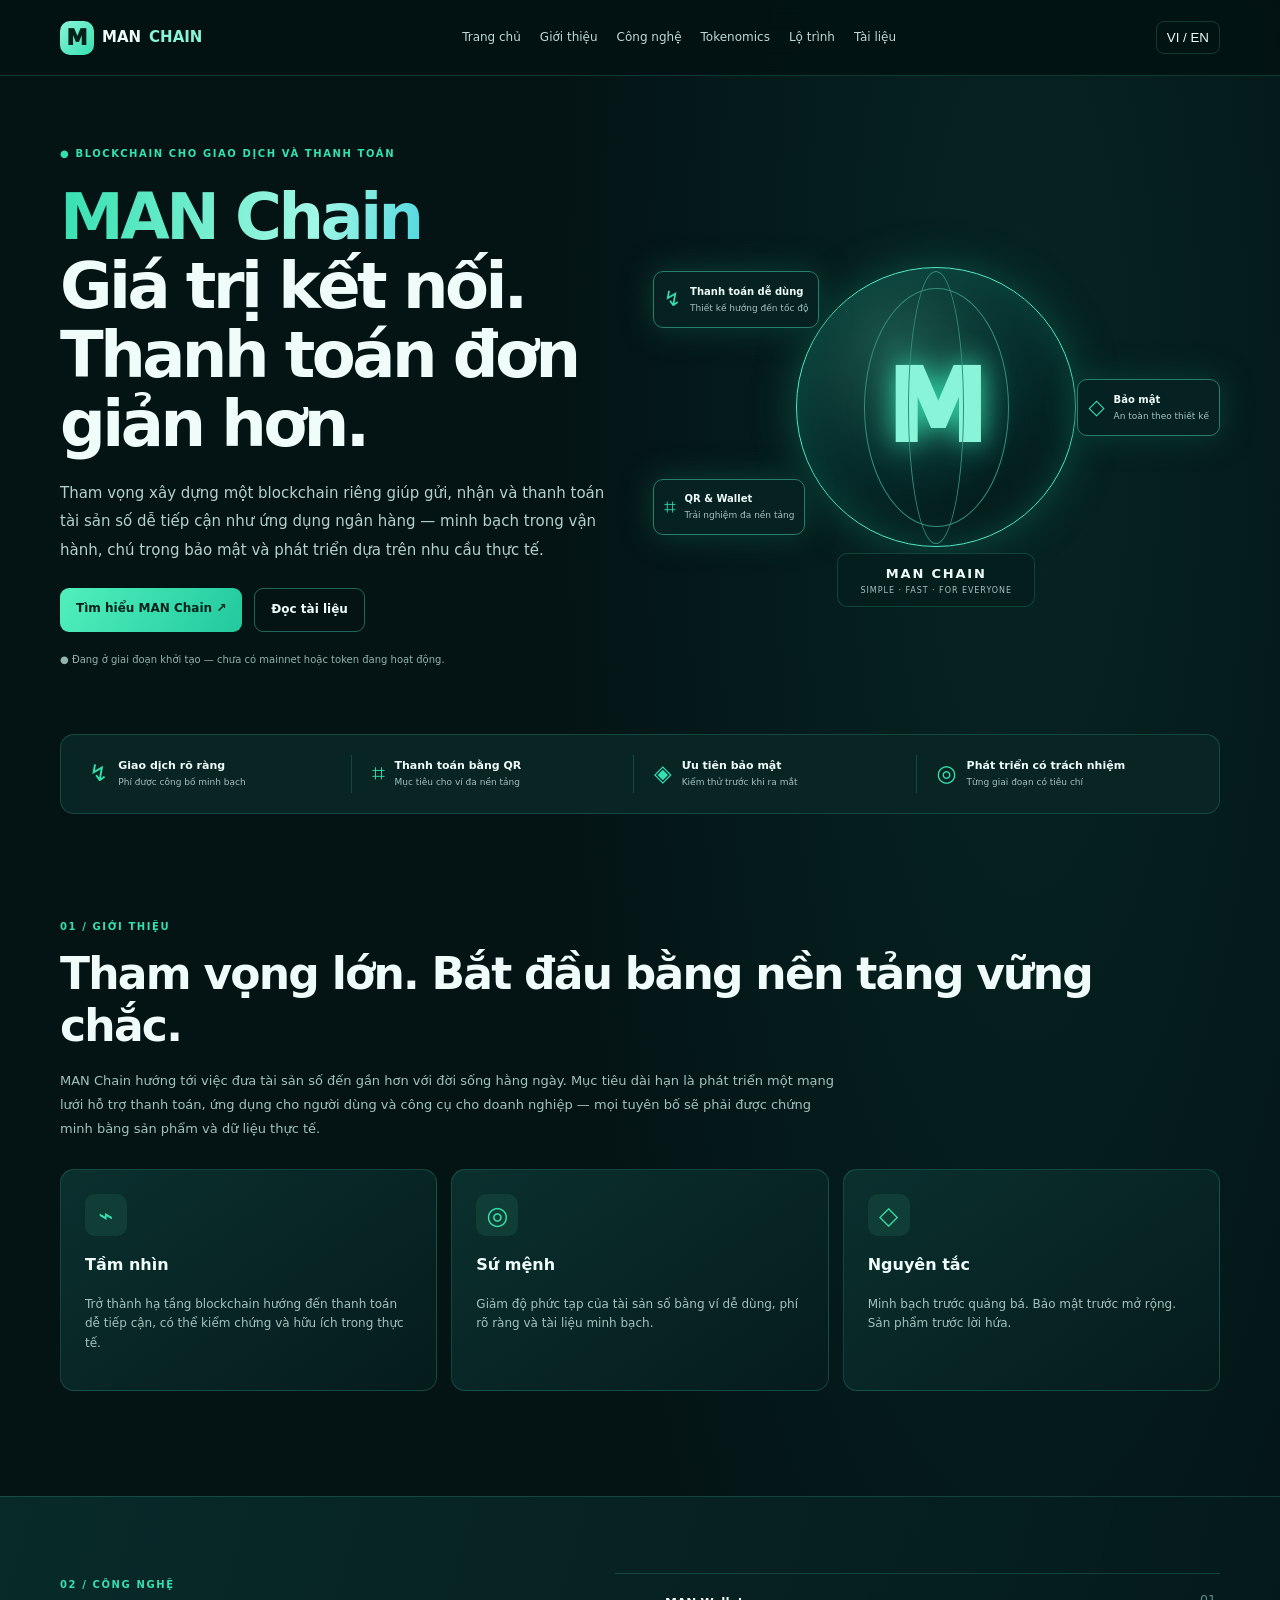
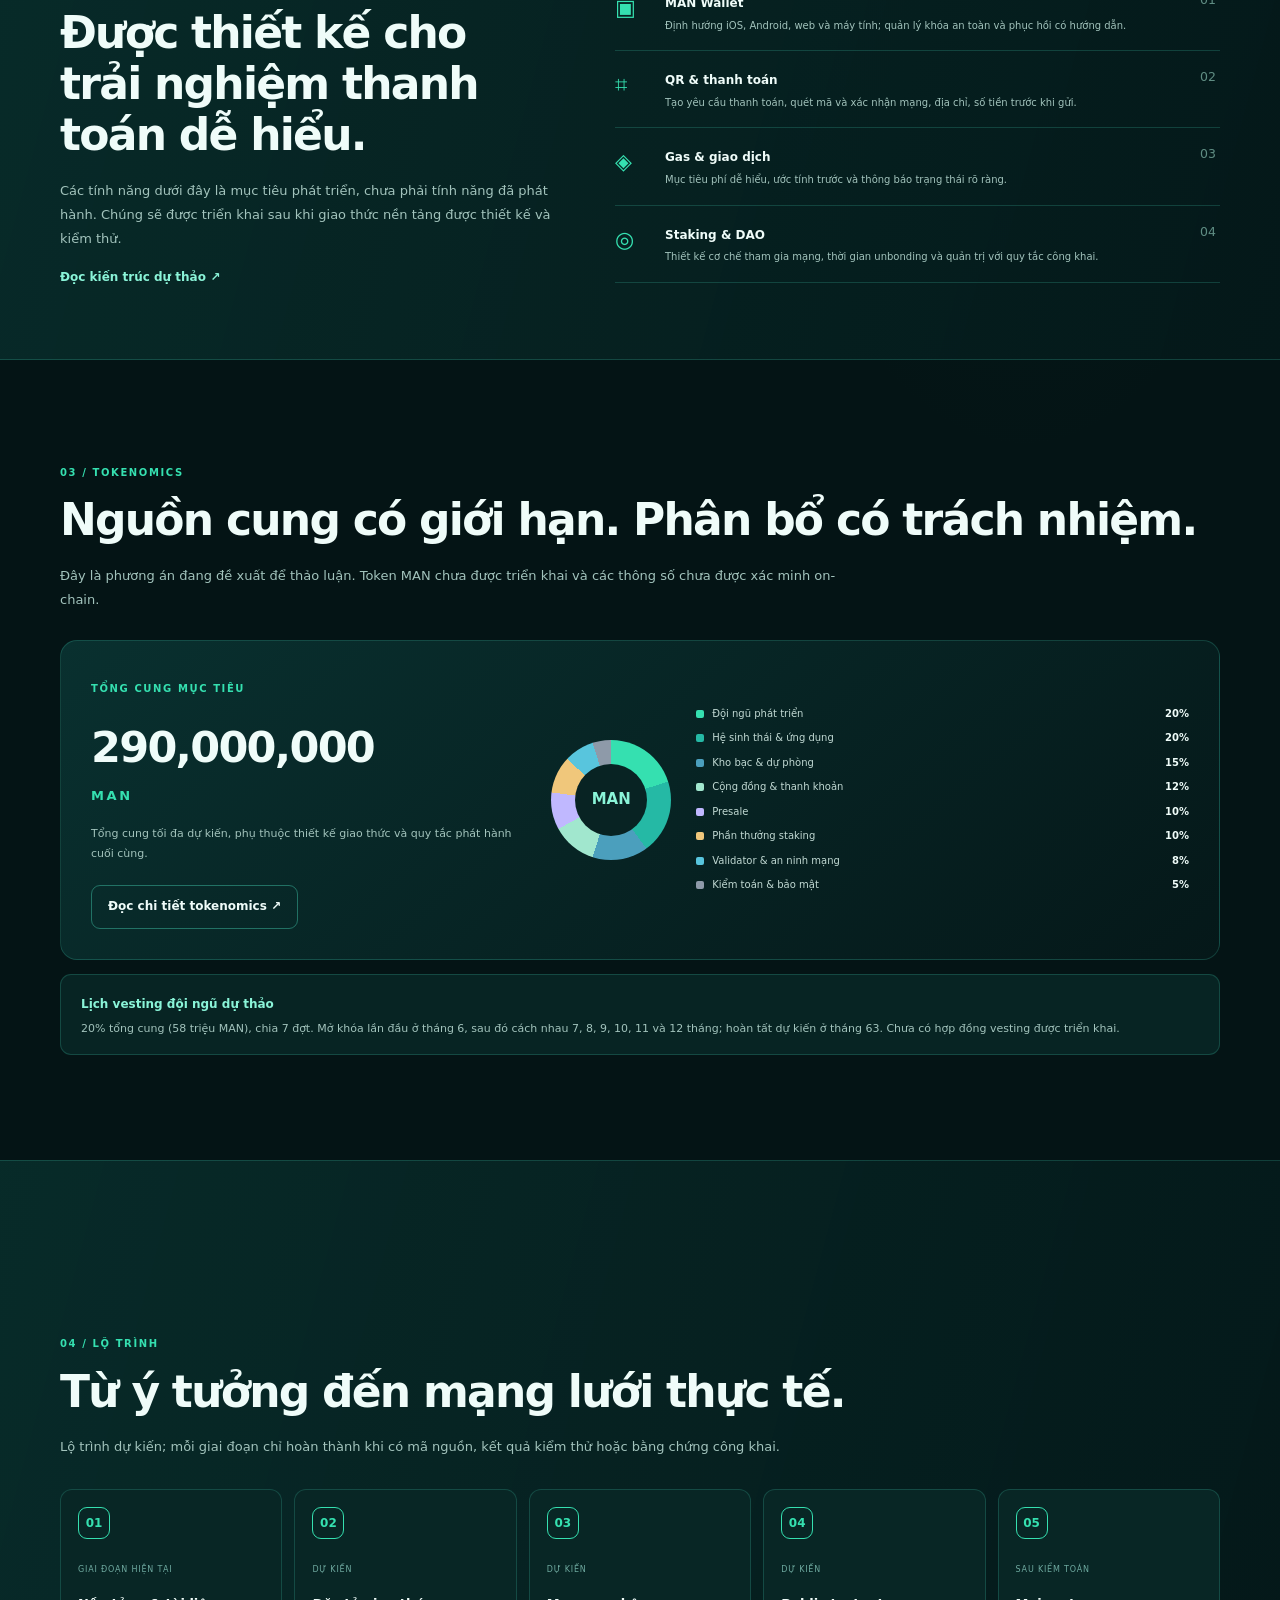
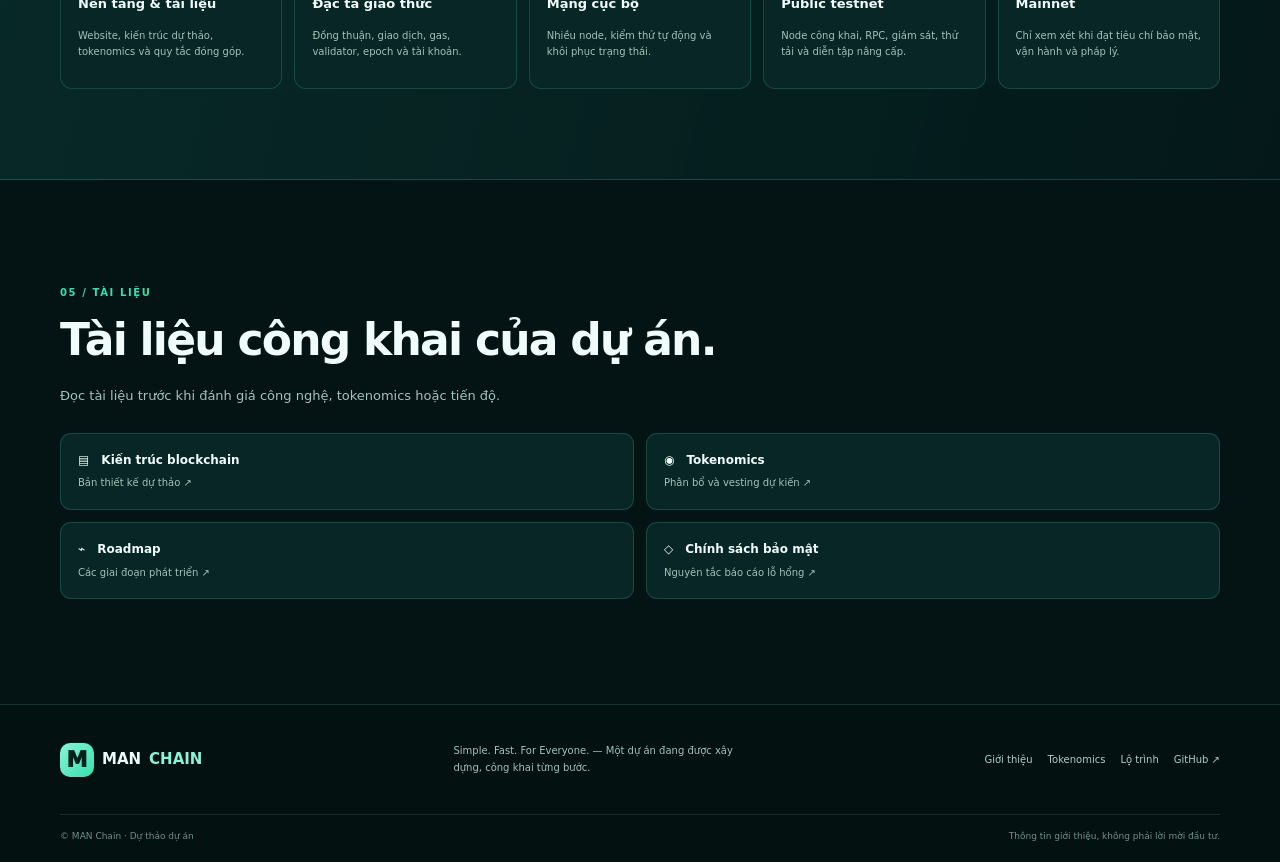
==== commit 1bbd5516: "Add files via upload" ====
--- a/index.html
+++ b/index.html
@@ -1,11 +1,10 @@
-<!doctype html><html lang="vi"><head><meta charset="utf-8"><meta name="viewport" content="width=device-width,initial-scale=1"><meta name="theme-color" content="#031719"><meta name="description" content="MAN Chain — blockchain hướng đến giao dịch và thanh toán tài sản số dễ tiếp cận."><title>MAN Chain — Kết nối giá trị thật</title><link rel="stylesheet" href="styles.css"></head><body>
-<header class="topbar"><a class="brand" href="#home"><span class="brandmark">M</span><span>MAN <b>Chain</b></span></a><button class="menu-btn" id="menu" aria-label="Mở menu">☰</button><nav id="nav"><a href="#home">Trang chủ</a><a href="#about">Giới thiệu</a><a href="#technology">Công nghệ</a><a href="#tokenomics">Tokenomics</a><a href="#roadmap">Lộ trình</a><a href="#docs">Tài liệu</a><a href="#community">Cộng đồng</a></nav><div class="top-actions"><button class="language" id="lang">◎　VI⌄</button><a class="btn btn-small" href="#docs">Khám phá MAN ↗</a></div></header>
-<main><section class="hero" id="home"><div class="hero-copy"><p class="eyebrow"><span></span> BLOCKCHAIN CHO GIAO DỊCH VÀ THANH TOÁN TOÀN CẦU</p><h1><span>MAN Chain</span><br>Kết nối giá trị thật<br>cho một thế giới mở</h1><p class="hero-lead">Một blockchain độc lập đang được thiết kế với định hướng giao dịch và thanh toán nhanh, minh bạch, dễ tiếp cận như ứng dụng ngân hàng — hướng tới phục vụ cá nhân, nhà phát triển và doanh nghiệp.</p><div class="hero-actions"><a class="btn" href="#about">Tìm hiểu MAN Chain ↗</a><a class="btn btn-outline" href="#docs">▶ Khám phá tài liệu</a></div><p class="disclaimer">● Dự án đang trong giai đoạn khởi tạo. Testnet, mainnet và token MAN chưa được triển khai.</p></div><div class="hero-visual"><div class="ring ring-a"></div><div class="ring ring-b"></div><div class="ring ring-c"></div><div class="earth"><div class="earth-grid"></div><div class="earth-logo">M</div><div class="earth-name">MAN CHAIN<small>SIMPLE · FAST · FOR EVERYONE</small></div></div><div class="float-card fc1"><i>ϟ</i><span><b>Thanh toán dễ dàng</b><small>Định hướng đơn giản như app ngân hàng</small></span></div><div class="float-card fc2"><i>◎</i><span><b>Kết nối toàn cầu</b><small>Hạ tầng hướng đến khả năng mở rộng</small></span></div><div class="float-card fc3"><i>⌗</i><span><b>QR & Wallet</b><small>Trải nghiệm đa nền tảng</small></span></div><div class="float-card fc4"><i>◇</i><span><b>Ưu tiên bảo mật</b><small>Kiểm thử trước khi ra mắt</small></span></div></div></section>
-<section class="valuebar wrap"><div><i>ϟ</i><span><b>Giao dịch nhanh</b><small>Ưu tiên tốc độ xác nhận</small></span></div><div><i>▤</i><span><b>Phí minh bạch</b><small>Dễ hiểu trước khi gửi</small></span></div><div><i>♙</i><span><b>Dễ tiếp cận</b><small>Lấy người dùng làm trung tâm</small></span></div><div><i>⬡</i><span><b>An toàn theo thiết kế</b><small>Kiểm thử độc lập</small></span></div><div><i>▣</i><span><b>Ứng dụng thực tế</b><small>Cá nhân và doanh nghiệp</small></span></div></section>
-<section class="about-section wrap section" id="about"><div class="about-intro"><p class="eyebrow">01 / GIỚI THIỆU</p><h2>Về MAN Chain</h2><p>MAN Chain hướng tới một hệ sinh thái blockchain độc lập, tập trung vào giao dịch và thanh toán tài sản số dễ tiếp cận. Tầm nhìn dài hạn là giảm độ phức tạp của blockchain để nhiều người có thể sử dụng trong các nhu cầu thực tế.</p><a class="inline-link" href="#roadmap">Khám phá lộ trình ↗</a></div><article class="info-card"><div class="card-icon">◈</div><h3>Tầm nhìn</h3><p>Phát triển hạ tầng thanh toán blockchain dễ tiếp cận, minh bạch và có khả năng mở rộng.</p></article><article class="info-card"><div class="card-icon">◎</div><h3>Sứ mệnh</h3><p>Đơn giản hóa giao dịch bằng trải nghiệm thân thiện, phí rõ ràng và công cụ hữu ích.</p></article><article class="info-card"><div class="card-icon">◇</div><h3>Giá trị cốt lõi</h3><ul><li>Minh bạch</li><li>Đơn giản</li><li>Bảo mật</li><li>Phát triển có trách nhiệm</li></ul></article></section>
-<section class="product-section section" id="technology"><div class="wrap product-grid"><div class="product-copy"><p class="eyebrow">02 / CÔNG NGHỆ & ỨNG DỤNG</p><h2>Công nghệ hướng đến<br>nhu cầu đời thực.</h2><p>MAN Chain đặt mục tiêu xây dựng trải nghiệm tài sản số dễ hiểu, từ gửi nhận đến thanh toán và tích hợp ứng dụng. Các mục dưới đây là định hướng phát triển, chưa phải tính năng đã phát hành.</p><div class="product-cards"><article><i>▣</i><b>MAN Wallet</b><small>Định hướng iOS, Android, web và máy tính.</small></article><article><i>⌗</i><b>Thanh toán QR</b><small>Tạo và quét yêu cầu thanh toán rõ ràng.</small></article><article><i>⌘</i><b>DApp & Open API</b><small>Công cụ cho nhà phát triển và doanh nghiệp.</small></article></div></div><div class="device-scene"><div class="phone"><div class="phone-notch"></div><div class="phone-head">MAN <b>Wallet</b><small>Giao diện minh họa — không phải ví thật</small></div><div class="balance"><small>SỐ DƯ MINH HỌA</small><strong>12,540.00 <em>MAN</em></strong><span>Không phải tài sản thật</span></div><div class="quick-actions"><span>↗<small>Gửi</small></span><span>↙<small>Nhận</small></span><span>⌗<small>Quét QR</small></span><span>⋯<small>Khác</small></span></div><div class="activity"><b>Hoạt động gần đây</b><p><i>↓</i><span>Nhận tài sản<small>Ví minh họa</small></span><strong>+120 MAN</strong></p><p><i>↑</i><span>Thanh toán<small>Ví minh họa</small></span><strong>-25 MAN</strong></p><p><i>↔</i><span>Chuyển tài sản<small>Ví minh họa</small></span><strong>-50 MAN</strong></p></div></div><div class="laptop"><div class="screen"><div class="dash-head"><b>MAN Chain</b><span>OVERVIEW</span></div><div class="dash-stats"><div><small>Giao dịch</small><b>—</b></div><div><small>Validator</small><b>—</b></div><div><small>Trạng thái</small><b>Đang phát triển</b></div></div><div class="chart"><svg viewBox="0 0 340 100" preserveAspectRatio="none"><path d="M0 80 C25 65 35 83 55 61 S85 74 105 49 S135 64 160 37 S190 65 215 29 S255 49 275 21 S310 35 340 9" fill="none" stroke="#43e8ba" stroke-width="3"/></svg></div><div class="dash-bottom"><span></span><span></span><span></span></div></div><div class="keyboard"></div></div></div></div></section>
-<section class="token-section wrap section" id="tokenomics"><div class="section-heading"><p class="eyebrow">03 / TOKENOMICS</p><h2>Thiết kế nguồn cung có trách nhiệm.</h2><p>Các con số dưới đây là phương án đề xuất, chưa được triển khai hoặc xác nhận trên blockchain.</p></div><div class="token-panel"><div class="supply"><small>TỔNG CUNG MỤC TIÊU</small><strong>290,000,000</strong><b>MAN</b><p>Tổng cung tối đa dự kiến, phụ thuộc đặc tả giao thức và quyết định cuối cùng.</p><a class="btn btn-outline" href="TOKENOMICS.md">Đọc tokenomics đầy đủ ↗</a></div><div class="allocation"><div class="donut"><div><small>TỔNG CUNG</small><b>290M</b><small>MAN</small></div></div><ul><li><i class="c1"></i><span>Đội ngũ phát triển</span><b>20%</b></li><li><i class="c2"></i><span>Hệ sinh thái & ứng dụng</span><b>20%</b></li><li><i class="c3"></i><span>Kho bạc & dự phòng</span><b>15%</b></li><li><i class="c4"></i><span>Cộng đồng & thanh khoản</span><b>12%</b></li><li><i class="c5"></i><span>Presale</span><b>10%</b></li><li><i class="c6"></i><span>Phần thưởng staking</span><b>10%</b></li><li><i class="c7"></i><span>Validator & an ninh mạng</span><b>8%</b></li><li><i class="c8"></i><span>Kiểm toán & bảo mật</span><b>5%</b></li></ul></div></div><div class="vesting-note"><b>Lịch mở khóa đội ngũ dự kiến</b><p>20% tổng cung (58 triệu MAN), chia 7 đợt tại các mốc tháng 6, 13, 21, 30, 40, 51 và 63. Đây mới là đề xuất; chưa có token hoặc hợp đồng vesting được triển khai.</p></div></section>
-<section class="roadmap-section section" id="roadmap"><div class="wrap"><div class="section-heading"><p class="eyebrow">04 / LỘ TRÌNH PHÁT TRIỂN</p><h2>Từng bước xây dựng. Công khai tiến độ.</h2><p>Lộ trình mục tiêu của dự án. Mỗi cột mốc cần có sản phẩm và bằng chứng kiểm chứng trước khi được xem là hoàn thành.</p></div><div class="roadmap"><article><div class="step">01</div><small>Q1 2024</small><h3>Khởi động dự án</h3><p>Nghiên cứu và xác lập tầm nhìn, kiến trúc ban đầu.</p></article><article><div class="step">02</div><small>Q4 2027</small><h3>Phát triển hệ sinh thái</h3><p>Phát triển ví, công cụ và tích hợp ứng dụng.</p></article><article><div class="step">03</div><small>Q1 2028</small><h3>Công bố Testnet</h3><p>Mở mạng thử nghiệm công khai và thu thập phản hồi.</p></article><article><div class="step">04</div><small>Q4 2028</small><h3>Mở rộng+</h3><p>Mở rộng ứng dụng, đối tác và khả năng sử dụng mạng.</p></article></div><p class="roadmap-foot">Lịch trình là mục tiêu dự kiến, không phải cam kết ra mắt bất kể điều kiện an toàn.</p></div></section>
-<section class="docs-section wrap section" id="docs"><div class="section-heading"><p class="eyebrow">05 / TÀI LIỆU</p><h2>Tài liệu công khai của MAN Chain.</h2><p>Đọc tài liệu nền tảng để hiểu rõ thiết kế, giả định và các bước tiếp theo.</p></div><div class="doc-grid"><a href="ARCHITECTURE.md"><i>▤</i><span><b>Kiến trúc blockchain</b><small>Thiết kế và thành phần dự kiến</small></span><em>↗</em></a><a href="TOKENOMICS.md"><i>◉</i><span><b>Tokenomics</b><small>Phân bổ và lịch vesting dự kiến</small></span><em>↗</em></a><a href="ROADMAP.md"><i>⌁</i><span><b>Roadmap</b><small>Các mốc phát triển dự án</small></span><em>↗</em></a><a href="SECURITY.md"><i>◇</i><span><b>Security</b><small>Nguyên tắc bảo mật và báo cáo lỗi</small></span><em>↗</em></a></div></section>
-<section class="community wrap" id="community"><div><p class="eyebrow">06 / CỘNG ĐỒNG</p><h2>Cùng xây dựng MAN Chain.</h2><p>Đóng góp bằng cách theo dõi mã nguồn, góp ý tài liệu và tham gia kiểm thử khi mạng thử nghiệm được công bố.</p></div><a class="btn" href="https://github.com/tuanboxi99-vn/MAN-Chain">Xem dự án trên GitHub ↗</a></section></main>
-<footer><div class="wrap footer-main"><a class="brand" href="#home"><span class="brandmark">M</span><span>MAN <b>Chain</b></span></a><p>Simple. Fast. For Everyone.<br><small>Blockchain độc lập đang trong giai đoạn phát triển.</small></p><nav><a href="#about">Giới thiệu</a><a href="#technology">Công nghệ</a><a href="#tokenomics">Tokenomics</a><a href="#roadmap">Lộ trình</a><a href="#docs">Tài liệu</a></nav></div><div class="wrap footer-bottom"><span>© MAN Chain · Dự án đang phát triển</span><span>Thông tin giới thiệu, không phải lời mời đầu tư.</span></div></footer><script src="script.js"></script></body></html>+<!doctype html><html lang="vi"><head><meta charset="utf-8"><meta name="viewport" content="width=device-width,initial-scale=1"><meta name="theme-color" content="#061b1b"><meta name="description" content="MAN Chain — blockchain hướng đến thanh toán tài sản số dễ tiếp cận."><title>MAN Chain — Simple. Fast. For Everyone.</title><link rel="stylesheet" href="styles.css"></head><body>
+<header><a class="brand" href="#home"><span class="logo">M</span> MAN <b>CHAIN</b></a><button id="menu" aria-label="Menu">☰</button><nav id="nav"><a href="#home">Trang chủ</a><a href="#about">Giới thiệu</a><a href="#technology">Công nghệ</a><a href="#tokenomics">Tokenomics</a><a href="#roadmap">Lộ trình</a><a href="#docs">Tài liệu</a></nav><button id="lang">VI / EN</button></header>
+<main><section class="hero wrap" id="home"><div><p class="eyebrow">● BLOCKCHAIN CHO GIAO DỊCH VÀ THANH TOÁN</p><h1><span>MAN Chain</span><br>Giá trị kết nối.<br>Thanh toán đơn giản hơn.</h1><p class="lead">Tham vọng xây dựng một blockchain riêng giúp gửi, nhận và thanh toán tài sản số dễ tiếp cận như ứng dụng ngân hàng — minh bạch trong vận hành, chú trọng bảo mật và phát triển dựa trên nhu cầu thực tế.</p><div class="actions"><a class="btn" href="#about">Tìm hiểu MAN Chain ↗</a><a class="btn ghost" href="#docs">Đọc tài liệu</a></div><p class="status">● Đang ở giai đoạn khởi tạo — chưa có mainnet hoặc token đang hoạt động.</p></div><div class="art"><div class="orbit o1"></div><div class="orbit o2"></div><div class="globe"><div>M</div></div><aside class="bubble b1">↯ <span><b>Thanh toán dễ dùng</b><small>Thiết kế hướng đến tốc độ</small></span></aside><aside class="bubble b2">⌗ <span><b>QR & Wallet</b><small>Trải nghiệm đa nền tảng</small></span></aside><aside class="bubble b3">◇ <span><b>Bảo mật</b><small>An toàn theo thiết kế</small></span></aside><div class="artlabel"><b>MAN CHAIN</b><small>SIMPLE · FAST · FOR EVERYONE</small></div></div></section>
+<section class="strip wrap"><div>↯ <span><b>Giao dịch rõ ràng</b><small>Phí được công bố minh bạch</small></span></div><div>⌗ <span><b>Thanh toán bằng QR</b><small>Mục tiêu cho ví đa nền tảng</small></span></div><div>◈ <span><b>Ưu tiên bảo mật</b><small>Kiểm thử trước khi ra mắt</small></span></div><div>◎ <span><b>Phát triển có trách nhiệm</b><small>Từng giai đoạn có tiêu chí</small></span></div></section>
+<section class="wrap section" id="about"><p class="eyebrow">01 / GIỚI THIỆU</p><h2>Tham vọng lớn. Bắt đầu bằng nền tảng vững chắc.</h2><p class="intro">MAN Chain hướng tới việc đưa tài sản số đến gần hơn với đời sống hằng ngày. Mục tiêu dài hạn là phát triển một mạng lưới hỗ trợ thanh toán, ứng dụng cho người dùng và công cụ cho doanh nghiệp — mọi tuyên bố sẽ phải được chứng minh bằng sản phẩm và dữ liệu thực tế.</p><div class="cards"><article><i>⌁</i><h3>Tầm nhìn</h3><p>Trở thành hạ tầng blockchain hướng đến thanh toán dễ tiếp cận, có thể kiểm chứng và hữu ích trong thực tế.</p></article><article><i>◎</i><h3>Sứ mệnh</h3><p>Giảm độ phức tạp của tài sản số bằng ví dễ dùng, phí rõ ràng và tài liệu minh bạch.</p></article><article><i>◇</i><h3>Nguyên tắc</h3><p>Minh bạch trước quảng bá. Bảo mật trước mở rộng. Sản phẩm trước lời hứa.</p></article></div></section>
+<section class="band" id="technology"><div class="wrap tech"><div><p class="eyebrow">02 / CÔNG NGHỆ</p><h2>Được thiết kế cho trải nghiệm thanh toán dễ hiểu.</h2><p class="muted">Các tính năng dưới đây là mục tiêu phát triển, chưa phải tính năng đã phát hành. Chúng sẽ được triển khai sau khi giao thức nền tảng được thiết kế và kiểm thử.</p><a class="textlink" href="ARCHITECTURE.md">Đọc kiến trúc dự thảo ↗</a></div><div class="features"><article><i>▣</i><div><b>MAN Wallet</b><p>Định hướng iOS, Android, web và máy tính; quản lý khóa an toàn và phục hồi có hướng dẫn.</p></div><small>01</small></article><article><i>⌗</i><div><b>QR & thanh toán</b><p>Tạo yêu cầu thanh toán, quét mã và xác nhận mạng, địa chỉ, số tiền trước khi gửi.</p></div><small>02</small></article><article><i>◈</i><div><b>Gas & giao dịch</b><p>Mục tiêu phí dễ hiểu, ước tính trước và thông báo trạng thái rõ ràng.</p></div><small>03</small></article><article><i>◎</i><div><b>Staking & DAO</b><p>Thiết kế cơ chế tham gia mạng, thời gian unbonding và quản trị với quy tắc công khai.</p></div><small>04</small></article></div></div></section>
+<section class="wrap section" id="tokenomics"><p class="eyebrow">03 / TOKENOMICS</p><h2>Nguồn cung có giới hạn. Phân bổ có trách nhiệm.</h2><p class="intro">Đây là phương án đang đề xuất để thảo luận. Token MAN chưa được triển khai và các thông số chưa được xác minh on-chain.</p><div class="token"><div><p class="eyebrow">TỔNG CUNG MỤC TIÊU</p><strong>290,000,000</strong><b class="teal">MAN</b><p class="muted">Tổng cung tối đa dự kiến, phụ thuộc thiết kế giao thức và quy tắc phát hành cuối cùng.</p><a class="btn ghost" href="TOKENOMICS.md">Đọc chi tiết tokenomics ↗</a></div><div class="alloc"><div class="donut"></div><ul><li><i class="c1"></i>Đội ngũ phát triển <b>20%</b></li><li><i class="c2"></i>Hệ sinh thái & ứng dụng <b>20%</b></li><li><i class="c3"></i>Kho bạc & dự phòng <b>15%</b></li><li><i class="c4"></i>Cộng đồng & thanh khoản <b>12%</b></li><li><i class="c5"></i>Presale <b>10%</b></li><li><i class="c6"></i>Phần thưởng staking <b>10%</b></li><li><i class="c7"></i>Validator & an ninh mạng <b>8%</b></li><li><i class="c8"></i>Kiểm toán & bảo mật <b>5%</b></li></ul></div></div><div class="note"><b>Lịch vesting đội ngũ dự thảo</b><p>20% tổng cung (58 triệu MAN), chia 7 đợt. Mở khóa lần đầu ở tháng 6, sau đó cách nhau 7, 8, 9, 10, 11 và 12 tháng; hoàn tất dự kiến ở tháng 63. Chưa có hợp đồng vesting được triển khai.</p></div></section>
+<section class="band" id="roadmap"><div class="wrap section"><p class="eyebrow">04 / LỘ TRÌNH</p><h2>Từ ý tưởng đến mạng lưới thực tế.</h2><p class="intro">Lộ trình dự kiến; mỗi giai đoạn chỉ hoàn thành khi có mã nguồn, kết quả kiểm thử hoặc bằng chứng công khai.</p><div class="roadmap"><article><em>01</em><small>GIAI ĐOẠN HIỆN TẠI</small><h3>Nền tảng & tài liệu</h3><p>Website, kiến trúc dự thảo, tokenomics và quy tắc đóng góp.</p></article><article><em>02</em><small>DỰ KIẾN</small><h3>Đặc tả giao thức</h3><p>Đồng thuận, giao dịch, gas, validator, epoch và tài khoản.</p></article><article><em>03</em><small>DỰ KIẾN</small><h3>Mạng cục bộ</h3><p>Nhiều node, kiểm thử tự động và khôi phục trạng thái.</p></article><article><em>04</em><small>DỰ KIẾN</small><h3>Public testnet</h3><p>Node công khai, RPC, giám sát, thử tải và diễn tập nâng cấp.</p></article><article><em>05</em><small>SAU KIỂM TOÁN</small><h3>Mainnet</h3><p>Chỉ xem xét khi đạt tiêu chí bảo mật, vận hành và pháp lý.</p></article></div></div></section>
+<section class="wrap section" id="docs"><p class="eyebrow">05 / TÀI LIỆU</p><h2>Tài liệu công khai của dự án.</h2><p class="intro">Đọc tài liệu trước khi đánh giá công nghệ, tokenomics hoặc tiến độ.</p><div class="docs"><a href="ARCHITECTURE.md"><b>▤　Kiến trúc blockchain</b><small>Bản thiết kế dự thảo ↗</small></a><a href="TOKENOMICS.md"><b>◉　Tokenomics</b><small>Phân bổ và vesting dự kiến ↗</small></a><a href="ROADMAP.md"><b>⌁　Roadmap</b><small>Các giai đoạn phát triển ↗</small></a><a href="SECURITY.md"><b>◇　Chính sách bảo mật</b><small>Nguyên tắc báo cáo lỗ hổng ↗</small></a></div></section></main>
+<footer><div class="wrap foot"><a class="brand" href="#home"><span class="logo">M</span> MAN <b>CHAIN</b></a><p>Simple. Fast. For Everyone. — Một dự án đang được xây dựng, công khai từng bước.</p><div><a href="#about">Giới thiệu</a><a href="#tokenomics">Tokenomics</a><a href="#roadmap">Lộ trình</a><a href="https://github.com/" target="_blank" rel="noreferrer">GitHub ↗</a></div></div><div class="wrap legal"><span>© MAN Chain · Dự thảo dự án</span><span>Thông tin giới thiệu, không phải lời mời đầu tư.</span></div></footer><script src="script.js"></script></body></html>
--- a/styles.css
+++ b/styles.css
@@ -1 +1 @@
-*{box-sizing:border-box}html{scroll-behavior:smooth;scroll-padding-top:85px}:root{--bg:#031719;--panel:#062528;--line:#16474a;--text:#f0fffb;--muted:#a1c2bf;--teal:#32e0b0;--mint:#8cf6df}body{margin:0;background:var(--bg);color:var(--text);font:14px/1.6 Inter,system-ui,-apple-system,'Segoe UI',sans-serif}a{color:inherit;text-decoration:none}button{font:inherit;color:inherit}.wrap{width:min(1220px,calc(100% - 48px));margin-inline:auto}.topbar{height:70px;padding:0 max(24px,calc((100% - 1220px)/2));display:flex;align-items:center;gap:30px;position:sticky;top:0;z-index:20;background:#031719ed;border-bottom:1px solid #124347;backdrop-filter:blur(16px)}.brand{display:flex;align-items:center;gap:10px;font-size:18px;font-weight:850;white-space:nowrap}.brand b{color:var(--mint)}.brandmark{display:grid;place-items:center;width:35px;height:35px;border-radius:10px;background:linear-gradient(140deg,#9affdf,#23d6a4);color:#032321;font-size:25px;font-weight:1000;box-shadow:0 0 20px #26cfa540}.topbar nav{display:flex;align-items:center;justify-content:center;gap:20px;flex:1}.topbar nav a,footer nav a{font-size:11px;color:#c0d8d4}.topbar nav a:hover,footer nav a:hover{color:var(--teal)}.top-actions{display:flex;align-items:center;gap:12px}.language,.menu-btn{border:1px solid var(--line);background:#062326;border-radius:9px;padding:9px 12px;font-size:11px}.menu-btn{display:none}.btn{display:inline-flex;align-items:center;justify-content:center;gap:10px;padding:12px 18px;border-radius:30px;background:linear-gradient(110deg,#61f4bf,#21d6a4);color:#02231e;font-size:12px;font-weight:850;box-shadow:0 0 22px #24d9a63b;border:1px solid #63f3c0}.btn-outline{background:#041d20;color:#edfffb;border-color:#2b9b85;box-shadow:none}.hero{min-height:510px;position:relative;display:grid;grid-template-columns:.88fr 1.12fr;align-items:center;gap:10px;overflow:hidden;padding:54px max(24px,calc((100% - 1220px)/2)) 35px;background:radial-gradient(ellipse at 73% 49%,#08766b55,transparent 38%),linear-gradient(180deg,#042226,#031719)}.hero-copy{position:relative;z-index:2;max-width:570px}.eyebrow{font-size:10px;letter-spacing:.15em;font-weight:900;color:var(--teal);margin:0 0 16px;display:flex;align-items:center;gap:9px}.eyebrow>span{width:6px;height:6px;border-radius:50%;background:var(--teal)}h1{font-size:clamp(40px,4.7vw,64px);line-height:1.06;letter-spacing:-.05em;margin:0 0 20px;font-weight:900}h1>span{background:linear-gradient(100deg,#3ee5b4,#93f5e1 70%,#43cdd0);background-clip:text;color:transparent}.hero-lead{font-size:13px;line-height:1.85;color:#bad4d0;max-width:520px}.hero-actions{display:flex;gap:11px;flex-wrap:wrap;margin-top:24px}.disclaimer{font-size:10px;color:#92b6b0;margin-top:21px}.hero-visual{height:410px;position:relative;display:grid;place-items:center;isolation:isolate}.hero-visual:before{content:'';position:absolute;inset:10% 0 0;background:radial-gradient(ellipse,#0e746d42,transparent 62%);z-index:-2}.earth{width:min(310px,52vw);aspect-ratio:1;border-radius:50%;position:relative;display:flex;flex-direction:column;align-items:center;justify-content:center;border:1px solid #51efcf;background:radial-gradient(circle at 36% 28%,#39e9c54a,#0b625c44 38%,#031719 74%);box-shadow:inset 0 0 44px #1b9f8d66,0 0 48px #0fc7a328;z-index:1}.earth:before,.earth:after{content:'';position:absolute;inset:3% 25%;border:1px solid #39bda6aa;border-radius:50%;transform:rotate(22deg)}.earth:after{inset:0 40%;transform:rotate(-15deg)}.earth-grid{position:absolute;inset:12% 0;border-block:1px solid #38bba477;border-radius:50%}.earth-logo{font-size:105px;line-height:1;font-weight:1000;color:#78f5d5;text-shadow:0 0 25px #35edc0aa;z-index:2}.earth-name{z-index:2;text-align:center;font-size:18px;font-weight:900;letter-spacing:.08em;margin-top:4px}.earth-name small{display:block;font-size:8px;letter-spacing:.14em;color:#b8e8dc;margin-top:4px}.ring{position:absolute;width:420px;height:190px;border:1px solid #38d9b52b;border-radius:50%;z-index:0}.ring-a{transform:rotate(-28deg)}.ring-b{transform:rotate(28deg)}.ring-c{width:500px;height:255px;transform:rotate(4deg);border-color:#36d8b51b}.float-card{position:absolute;z-index:3;display:flex;align-items:center;gap:10px;padding:12px 14px;background:#052427ef;border:1px solid #267f73;border-radius:12px;box-shadow:0 8px 35px #00111270;min-width:174px}.float-card i{font-style:normal;color:var(--teal);font-size:25px}.float-card span{display:grid;gap:2px}.float-card b{font-size:10px}.float-card small{font-size:8px;color:#9bbfba;line-height:1.35}.fc1{top:9%;left:-2%}.fc2{top:12%;right:-1%}.fc3{bottom:12%;left:0}.fc4{bottom:23%;right:-2%}.valuebar{display:grid;grid-template-columns:repeat(5,1fr);border:1px solid var(--line);border-radius:14px;background:linear-gradient(100deg,#062426,#052022);padding:17px 12px}.valuebar>div{display:flex;align-items:center;gap:11px;padding:0 13px;border-right:1px solid #164247}.valuebar>div:last-child{border:0}.valuebar i{font-style:normal;color:var(--teal);font-size:23px}.valuebar span{display:grid}.valuebar b{font-size:10px}.valuebar small{font-size:8px;color:var(--muted)}.section{padding-top:82px;padding-bottom:8px}.about-section{display:grid;grid-template-columns:1.35fr 1fr 1fr 1fr;gap:13px;align-items:stretch}.about-intro{padding:15px 12px 15px 0}.about-intro h2,.section-heading h2,.product-copy h2,.community h2{font-size:clamp(28px,3vw,39px);line-height:1.13;letter-spacing:-.04em;margin:0 0 15px}.about-intro>p:not(.eyebrow),.section-heading>p:not(.eyebrow),.product-copy>p:not(.eyebrow),.community p{font-size:12px;color:var(--muted);line-height:1.85}.inline-link{display:inline-flex;gap:8px;color:var(--mint);font-size:11px;font-weight:800;margin-top:10px}.info-card{border:1px solid var(--line);border-radius:15px;background:linear-gradient(145deg,#082f32,#052225);padding:22px 19px}.card-icon{display:grid;place-items:center;width:42px;height:42px;border-radius:50%;border:1px solid #23796c;background:#0b403c;color:var(--teal);font-size:23px}.info-card h3{font-size:14px;margin:13px 0 7px}.info-card p,.info-card li{font-size:10px;color:#a9c8c2;line-height:1.75}.info-card ul{padding-left:15px;margin:8px 0}.product-section,.roadmap-section{background:linear-gradient(100deg,#052326,#031719);border-block:1px solid #103a3d;margin-top:70px}.product-grid{display:grid;grid-template-columns:.86fr 1.14fr;gap:25px;align-items:center}.product-copy h2{font-size:clamp(30px,3.4vw,43px)}.product-cards{display:grid;grid-template-columns:repeat(3,1fr);gap:10px;margin-top:25px}.product-cards article{padding:15px 12px;border:1px solid #185055;background:#062528;border-radius:12px;display:flex;flex-direction:column;gap:7px}.product-cards i{font-style:normal;color:var(--teal);font-size:23px}.product-cards b{font-size:11px}.product-cards small{font-size:9px;color:var(--muted);line-height:1.5}.device-scene{height:360px;position:relative;display:flex;align-items:center;justify-content:center}.phone{position:relative;z-index:3;width:166px;height:320px;border:3px solid #718b8b;border-radius:25px;background:#041617;box-shadow:0 15px 45px #0009;padding:20px 10px 10px;transform:translateX(18px)}.phone-notch{position:absolute;top:5px;left:50%;transform:translateX(-50%);width:52px;height:9px;background:#101e20;border-radius:8px}.phone-head{font-size:12px;font-weight:800}.phone-head b{color:var(--teal)}.phone-head small{display:block;font-size:7px;color:#8aaea7;font-weight:400}.balance{margin-top:14px;border:1px solid #1c6c61;background:#073330;border-radius:10px;padding:11px 8px}.balance small,.balance span{display:block;font-size:7px;color:#9cc9bf}.balance strong{display:block;font-size:17px;margin:5px 0}.balance em{font-size:9px;color:var(--teal);font-style:normal}.quick-actions{display:flex;justify-content:space-between;margin:13px 0}.quick-actions span{font-size:15px;color:var(--teal);display:grid;text-align:center}.quick-actions small{font-size:7px;color:#a9c5c0}.activity{font-size:8px}.activity>b{font-size:9px}.activity p{display:flex;align-items:center;gap:5px;border-top:1px solid #173c3b;padding:7px 0;margin:0}.activity p>i{font-style:normal;background:#12463f;border-radius:6px;padding:5px;color:var(--teal)}.activity p span{flex:1}.activity p small{display:block;color:#86aaa4;font-size:7px}.activity p strong{font-size:7px;color:var(--teal)}.laptop{position:relative;width:min(390px,65%);margin-left:-3px;margin-top:80px;filter:drop-shadow(0 15px 24px #0009)}.screen{height:218px;border:5px solid #586f72;border-bottom-width:8px;border-radius:12px 12px 5px 5px;background:#061719;padding:13px;overflow:hidden}.dash-head{display:flex;justify-content:space-between;font-size:10px}.dash-head span{color:var(--teal);font-size:7px}.dash-stats{display:grid;grid-template-columns:repeat(3,1fr);gap:6px;margin-top:14px}.dash-stats div{background:#0b2a2d;border:1px solid #17484a;border-radius:5px;padding:7px}.dash-stats small{display:block;color:#91b7b0;font-size:7px}.dash-stats b{font-size:12px}.chart{position:relative;height:95px;margin-top:10px;background:repeating-linear-gradient(0deg,transparent 0 20px,#1b4b4a 21px),#082326;border:1px solid #18484a}.chart svg{width:100%;height:100%}.dash-bottom{display:flex;gap:7px;margin-top:8px}.dash-bottom span{height:6px;background:#164643;border-radius:5px;flex:1}.keyboard{height:10px;margin:0 -13px;background:linear-gradient(#a2b5b5,#53686a);clip-path:polygon(5% 0,95% 0,100% 100%,0 100%)}.section-heading{max-width:750px;margin-bottom:25px}.token-panel{display:grid;grid-template-columns:.7fr 1.3fr;gap:35px;padding:30px;border:1px solid var(--line);border-radius:18px;background:linear-gradient(120deg,#082f32,#041c1f)}.supply{padding:12px 0}.supply>small{font-size:9px;letter-spacing:.16em;color:var(--teal);font-weight:850}.supply strong{display:block;font-size:clamp(29px,3.5vw,43px);letter-spacing:-.05em;margin-top:14px}.supply>b{font-size:12px;letter-spacing:.25em;color:var(--teal)}.supply p{font-size:11px;color:var(--muted);max-width:290px;margin:18px 0 23px}.allocation{display:grid;grid-template-columns:160px 1fr;gap:28px;align-items:center}.donut{width:158px;aspect-ratio:1;border-radius:50%;background:conic-gradient(#38e0b0 0 20%,#26bba4 20% 40%,#459bb7 40% 55%,#9ee7d2 55% 67%,#c2b9ff 67% 77%,#f2c77e 77% 87%,#5bc5dc 87% 95%,#8d9eaa 95%);display:grid;place-items:center;position:relative}.donut:before{content:'';position:absolute;inset:26px;background:#082628;border-radius:50%;border:1px solid #23514e}.donut>div{position:relative;display:grid;text-align:center}.donut small{font-size:8px;color:#9cc3bb}.donut b{font-size:22px}.allocation ul{list-style:none;padding:0;margin:0;display:grid;gap:10px}.allocation li{display:grid;grid-template-columns:9px 1fr auto;align-items:center;gap:9px;font-size:10px;color:#c2d9d4}.allocation li i{width:9px;height:9px;border-radius:2px}.allocation li b{color:#f3fffc}.c1{background:#38e0b0}.c2{background:#26bba4}.c3{background:#459bb7}.c4{background:#9ee7d2}.c5{background:#c2b9ff}.c6{background:#f2c77e}.c7{background:#5bc5dc}.c8{background:#8d9eaa}.vesting-note{margin-top:14px;padding:16px 20px;border:1px solid #17494a;border-radius:12px;background:#062326}.vesting-note b{font-size:11px;color:var(--mint)}.vesting-note p{font-size:10px;color:var(--muted);margin:5px 0 0}.roadmap-section{padding:70px 0 55px;margin-top:80px}.roadmap{display:grid;grid-template-columns:repeat(6,1fr);gap:11px;position:relative;margin-top:35px}.roadmap:before{content:'';position:absolute;top:17px;left:7%;right:7%;height:1px;background:linear-gradient(90deg,#38dcb2,#247c80)}.roadmap article{position:relative;padding:0 13px 15px;border:1px solid #174548;border-radius:12px;background:#062326;min-height:190px}.step{position:relative;z-index:1;width:34px;height:34px;display:grid;place-items:center;border-radius:50%;border:1px solid #3ddbb5;background:#073b38;color:#9af8dc;font-size:10px;font-weight:850;margin:-1px 0 18px}.roadmap article>small{font-size:9px;color:var(--teal);font-weight:800}.roadmap h3{font-size:12px;line-height:1.4;margin:7px 0}.roadmap p{font-size:9px;color:var(--muted);line-height:1.65}.roadmap-foot{font-size:9px;color:#81a9a3;margin-top:17px}.doc-grid{display:grid;grid-template-columns:repeat(2,1fr);gap:12px}.doc-grid a{display:flex;align-items:center;gap:13px;padding:17px;border:1px solid var(--line);border-radius:12px;background:#062528}.doc-grid a:hover{border-color:var(--teal)}.doc-grid i{font-style:normal;font-size:23px;color:var(--teal)}.doc-grid span{display:grid;gap:4px;flex:1}.doc-grid b{font-size:11px}.doc-grid small{font-size:9px;color:var(--muted)}.doc-grid em{font-style:normal;color:var(--mint)}.community{margin-top:75px;margin-bottom:75px;padding:26px 30px;border:1px solid #1c6057;border-radius:16px;background:radial-gradient(ellipse at 80% 50%,#0c514a,#062528 65%);display:flex;align-items:center;justify-content:space-between;gap:25px}.community h2{font-size:clamp(28px,3vw,39px);margin:0 0 6px}.community p{max-width:650px;margin:0}footer{background:#021214;border-top:1px solid #123a3d}.footer-main{padding:25px 0;display:flex;align-items:center;justify-content:space-between;gap:25px}.footer-main>p{font-size:10px;color:#b4d0ca}.footer-main>p small{color:#799d97}.footer-main nav{display:flex;gap:16px;flex-wrap:wrap}.footer-bottom{display:flex;justify-content:space-between;gap:15px;border-top:1px solid #123a3d;padding:13px 0 18px;color:#71938d;font-size:9px}@media(max-width:1000px){.topbar{gap:15px}.topbar nav{gap:12px}.topbar nav a{font-size:10px}.hero{grid-template-columns:1fr 1fr}.hero-visual{transform:scale(.92)}.about-section{grid-template-columns:repeat(2,1fr)}.about-intro{padding:20px}.roadmap{grid-template-columns:repeat(3,1fr)}.roadmap:before{display:none}.roadmap article{min-height:160px}}@media(max-width:650px){.wrap{width:calc(100% - 28px)}.topbar{height:64px;padding:0 14px;gap:12px}.brand{font-size:16px}.brandmark{width:32px;height:32px;font-size:22px}.menu-btn{display:block;margin-left:auto;font-size:19px;padding:4px 10px}.topbar nav{display:none;position:absolute;top:63px;left:0;right:0;padding:18px 22px;background:#031719;border-bottom:1px solid var(--line);align-items:flex-start;flex-direction:column;gap:15px}.topbar nav.open{display:flex}.topbar nav a{font-size:13px}.top-actions{gap:0}.language{font-size:10px;padding:9px}.hero{display:flex;flex-direction:column;align-items:stretch;padding:37px 15px 25px;gap:5px;min-height:0}.hero-copy{max-width:none}.eyebrow{font-size:9px;line-height:1.6}.hero h1{font-size:clamp(38px,10.2vw,54px);margin-bottom:15px}.hero-lead{font-size:12px;line-height:1.8}.hero-actions{gap:8px;margin-top:18px}.btn{font-size:11px;padding:11px 14px}.disclaimer{font-size:9px;line-height:1.6}.hero-visual{width:100%;height:345px;transform:none;margin-top:8px}.earth{width:245px}.earth-logo{font-size:82px}.earth-name{font-size:15px}.earth-name small{font-size:7px}.ring-a,.ring-b{width:325px;height:160px}.ring-c{width:350px;height:210px}.float-card{min-width:0;max-width:170px;padding:8px 9px;gap:7px;border-radius:9px}.float-card i{font-size:19px}.float-card b{font-size:9px}.float-card small{font-size:7px}.fc1{left:-2%;top:7%}.fc2{right:-2%;top:10%}.fc3{left:-1%;bottom:8%}.fc4{right:-2%;bottom:23%}.valuebar{grid-template-columns:repeat(2,1fr);padding:13px 8px;gap:13px}.valuebar>div{border:0;padding:0 4px;gap:8px}.valuebar>div:last-child{grid-column:1/-1}.valuebar i{font-size:19px}.valuebar b{font-size:9px}.valuebar small{font-size:7px}.section{padding-top:58px}.about-section{grid-template-columns:1fr 1fr;gap:9px}.about-intro{grid-column:1/-1;padding:0 0 10px}.about-intro h2,.section-heading h2,.product-copy h2,.community h2{font-size:30px}.about-intro>p:not(.eyebrow){font-size:12px}.info-card{padding:15px 13px}.info-card h3{font-size:12px}.info-card p,.info-card li{font-size:9px}.product-section{margin-top:50px}.product-grid{grid-template-columns:1fr;gap:10px}.product-copy h2{font-size:33px}.product-copy>p:not(.eyebrow){font-size:12px}.product-cards{gap:7px;margin-top:18px}.product-cards article{padding:11px 9px}.product-cards b{font-size:10px}.product-cards small{font-size:8px}.device-scene{height:330px;margin-top:3px}.phone{width:145px;height:290px;padding:19px 8px 8px;transform:translateX(12px)}.phone-head{font-size:10px}.balance{padding:8px 6px}.balance strong{font-size:14px}.quick-actions{margin:10px 0}.activity p{padding:5px 0}.laptop{width:65%;margin-top:65px}.screen{height:185px;padding:9px;border-width:4px;border-bottom-width:7px}.dash-stats{margin-top:9px}.dash-stats div{padding:5px}.dash-stats b{font-size:9px}.chart{height:80px}.token-section{padding-top:60px}.section-heading{margin-bottom:20px}.section-heading>p:not(.eyebrow){font-size:11px}.token-panel{grid-template-columns:1fr;gap:18px;padding:19px 15px}.supply{padding:4px 0}.supply strong{font-size:35px}.supply p{font-size:10px;margin:10px 0 17px}.allocation{grid-template-columns:115px 1fr;gap:15px}.donut{width:115px}.donut:before{inset:20px}.donut b{font-size:18px}.allocation ul{gap:9px}.allocation li{font-size:8px;gap:6px;grid-template-columns:7px 1fr auto}.allocation li i{width:7px;height:7px}.vesting-note{padding:13px}.vesting-note p{font-size:9px}.roadmap-section{margin-top:58px;padding:52px 0 40px}.roadmap{grid-template-columns:1fr 1fr;gap:9px;margin-top:23px}.roadmap article{min-height:0;padding:12px}.step{margin-bottom:12px;width:30px;height:30px}.roadmap h3{font-size:11px}.roadmap p{font-size:8px}.roadmap-foot{font-size:8px}.docs-section{padding-top:58px}.doc-grid{grid-template-columns:1fr;gap:9px}.doc-grid a{padding:14px}.community{margin-top:55px;margin-bottom:50px;padding:20px 17px;align-items:flex-start;flex-direction:column;gap:15px}.community p{font-size:11px}.footer-main{align-items:flex-start;flex-direction:column;gap:13px}.footer-main>p{margin:0}.footer-main nav{gap:13px}.footer-bottom{flex-direction:column;gap:5px;font-size:8px}}+ :root{--bg:#041415;--line:rgba(71,220,190,.2);--text:#effcf9;--muted:#a2c3bc;--teal:#35e0b0;--mint:#8af4d8}*{box-sizing:border-box}html{scroll-behavior:smooth;scroll-padding-top:80px}body{margin:0;background:radial-gradient(ellipse at 80% 10%,rgba(11,100,88,.2),transparent 32%),var(--bg);color:var(--text);font:15px/1.65 Inter,system-ui,sans-serif}a{color:inherit;text-decoration:none}header{height:76px;display:flex;align-items:center;justify-content:space-between;gap:18px;padding:0 max(18px,calc((100% - 1160px)/2));border-bottom:1px solid var(--line);background:#031314ed;position:sticky;top:0;z-index:5;backdrop-filter:blur(15px)}.brand{display:flex;align-items:center;gap:8px;font-weight:850;white-space:nowrap}.brand b{color:var(--mint)}.logo{width:34px;height:34px;display:grid;place-items:center;border-radius:10px;background:linear-gradient(135deg,var(--mint),var(--teal));color:#03211b;font-size:21px;font-weight:950}nav{display:flex;gap:19px;font-size:12px;color:#c0d9d3}nav a:hover,footer a:hover{color:var(--mint)}button{background:transparent;color:var(--text);border:1px solid var(--line);border-radius:8px;padding:8px 10px}#menu{display:none}.wrap{width:min(1160px,calc(100% - 40px));margin-inline:auto}.hero{display:grid;grid-template-columns:1fr 1fr;align-items:center;gap:25px;padding-top:60px;padding-bottom:55px;min-height:550px}.eyebrow{font-size:10px;letter-spacing:.16em;font-weight:850;color:var(--teal)}h1{font-size:clamp(39px,5vw,65px);line-height:1.08;letter-spacing:-.055em;margin:20px 0}h1 span{background:linear-gradient(100deg,#35e0b0,#a1f8e5 70%,#53d8e0);background-clip:text;color:transparent}.lead{max-width:570px;color:#b4d1ca;line-height:1.9}.actions{display:flex;gap:12px;flex-wrap:wrap;margin-top:24px}.btn{display:inline-flex;padding:11px 16px;border-radius:9px;background:linear-gradient(120deg,#50f0bc,#22c99e);color:#03211b;font-size:12px;font-weight:850}.ghost{background:transparent;border:1px solid #4adfbe66;color:var(--text)}.status{font-size:10px;color:#91b5ab;margin-top:20px}.art{height:400px;display:grid;place-items:center;position:relative}.globe{width:280px;aspect-ratio:1;border-radius:50%;border:1px solid #53ebc6;background:radial-gradient(circle at 35% 27%,#5bf4ca40,#06302fb3 48%,#031415 75%);box-shadow:inset 0 0 45px #0b4d43,0 0 40px #0d4d41;display:grid;place-items:center;position:relative}.globe:before,.globe:after{content:"";position:absolute;inset:7% 24%;border:1px solid #348e7b;border-radius:50%}.globe:after{inset:1% 40%}.globe div{font-size:100px;font-weight:950;color:var(--mint);text-shadow:0 0 30px #35e0b0}.orbit{position:absolute;border:1px solid #36de b333;border-radius:50%}.o1{width:390px;height:220px;transform:rotate(-25deg)}.o2{width:420px;height:230px;transform:rotate(40deg)}.bubble{position:absolute;display:flex;align-items:center;gap:9px;padding:10px;background:#062222ed;border:1px solid #287e6b;border-radius:10px;box-shadow:0 0 30px #0a3d35;font-size:21px;color:var(--teal)}.bubble span{display:grid;color:var(--text);font-size:10px}.bubble small{color:var(--muted);font-size:9px}.b1{left:0;top:16%}.b2{left:0;bottom:18%}.b3{right:0;top:43%}.artlabel{position:absolute;bottom:0;display:grid;text-align:center;background:#041d1d;padding:9px 22px;border:1px solid var(--line);border-radius:10px}.artlabel b{letter-spacing:.14em;font-size:13px}.artlabel small{font-size:8px;color:var(--muted);letter-spacing:.12em}.strip{display:grid;grid-template-columns:repeat(4,1fr);gap:12px;padding:20px;border:1px solid var(--line);border-radius:14px;background:#082423}.strip>div{display:flex;gap:10px;align-items:center;color:var(--teal);font-size:23px;border-right:1px solid var(--line);padding:0 8px}.strip>div:last-child{border:0}.strip span{display:grid;color:var(--text);font-size:11px}.strip small{font-size:9px;color:var(--muted)}.section{padding-top:95px;padding-bottom:20px}h2{font-size:clamp(30px,4vw,44px);line-height:1.17;letter-spacing:-.04em;margin:13px 0 18px}.intro,.muted{color:var(--muted);max-width:780px;font-size:13px;line-height:1.85}.cards{display:grid;grid-template-columns:repeat(3,1fr);gap:14px;margin-top:28px}.cards article{padding:24px;border:1px solid var(--line);border-radius:14px;background:linear-gradient(145deg,#0a302e,#051b1c)}.cards i{font-style:normal;font-size:25px;color:var(--teal);display:grid;place-items:center;width:42px;height:42px;border-radius:10px;background:#103e37}.cards h3{font-size:16px}.cards p{font-size:12px;color:var(--muted)}.band{margin-top:85px;padding:70px 0;background:linear-gradient(105deg,#093431b3,#041819);border-block:1px solid var(--line)}.tech{display:grid;grid-template-columns:.9fr 1.1fr;gap:60px;align-items:center}.textlink{color:var(--mint);font-size:12px;font-weight:800}.features{border-top:1px solid var(--line)}.features article{display:grid;grid-template-columns:38px 1fr 20px;gap:12px;padding:16px 0;border-bottom:1px solid var(--line)}.features i{font-style:normal;color:var(--teal);font-size:22px}.features b{font-size:12px}.features p{margin:3px 0 0;font-size:10px;color:var(--muted)}.features small{color:#5f8d83}.token{display:grid;grid-template-columns:.8fr 1.2fr;gap:35px;padding:30px;border:1px solid var(--line);border-radius:17px;background:linear-gradient(140deg,#09302f,#051819);margin-top:28px}.token strong{display:block;font-size:clamp(30px,4vw,43px);letter-spacing:-.04em;margin-top:15px}.teal{color:var(--teal);font-size:13px;letter-spacing:.2em}.token .muted{font-size:11px;margin:16px 0 20px}.alloc{display:grid;grid-template-columns:120px 1fr;gap:25px;align-items:center}.donut{width:120px;height:120px;border-radius:50%;background:conic-gradient(#35e0b0 0 20%,#25b9a5 20% 40%,#4b9fbd 40% 55%,#a1e7ce 55% 67%,#c0b8ff 67% 77%,#f0c77b 77% 87%,#58c5dd 87% 95%,#8e9aa9 95%);position:relative}.donut:after{content:"MAN";position:absolute;inset:24px;border-radius:50%;background:#082323;display:grid;place-items:center;color:var(--mint);font-weight:850}.alloc ul{padding:0;list-style:none;display:grid;gap:8px;margin:0}.alloc li{display:grid;grid-template-columns:8px 1fr auto;gap:8px;align-items:center;font-size:10px;color:#c1d9d3}.alloc li i{width:8px;height:8px;border-radius:2px}.alloc li b{color:var(--text)}.c1{background:#35e0b0}.c2{background:#25b9a5}.c3{background:#4b9fbd}.c4{background:#a1e7ce}.c5{background:#c0b8ff}.c6{background:#f0c77b}.c7{background:#58c5dd}.c8{background:#8e9aa9}.note{margin-top:14px;padding:16px 20px;border:1px solid var(--line);border-radius:11px;background:#072423}.note b{font-size:12px;color:var(--mint)}.note p{font-size:11px;color:var(--muted);margin:5px 0 0}.roadmap{display:grid;grid-template-columns:repeat(5,1fr);gap:12px;margin-top:30px}.roadmap article{padding:17px;border:1px solid var(--line);border-radius:12px;background:#082625;min-height:190px}.roadmap em{display:grid;place-items:center;width:32px;height:32px;border:1px solid #35e0b0;border-radius:9px;color:var(--teal);font-size:12px;font-style:normal;font-weight:800;margin-bottom:16px}.roadmap small{font-size:8px;letter-spacing:.1em;color:#6faaa0}.roadmap h3{font-size:13px}.roadmap p{font-size:10px;color:var(--muted)}.docs{display:grid;grid-template-columns:repeat(2,1fr);gap:12px;margin-top:25px}.docs a{display:grid;gap:5px;padding:17px;border:1px solid var(--line);border-radius:11px;background:#082625}.docs a:hover{border-color:var(--teal)}.docs b{font-size:12px}.docs small{font-size:10px;color:var(--muted)}footer{margin-top:85px;background:#031111;border-top:1px solid var(--line)}.foot{padding:28px 0;display:flex;align-items:center;justify-content:space-between;gap:20px}.foot p{max-width:280px;font-size:10px;color:var(--muted)}.foot>div{display:flex;gap:15px;font-size:10px;color:#b1cec6}.legal{display:flex;justify-content:space-between;gap:15px;border-top:1px solid #12312d;padding-top:14px;padding-bottom:18px;color:#6e9289;font-size:9px}@media(max-width:850px){header{gap:10px}nav{gap:10px}.hero{grid-template-columns:1fr}.art{max-width:580px;width:100%;margin:auto}.tech{gap:30px}.roadmap{grid-template-columns:repeat(3,1fr)}}@media(max-width:620px){header{height:65px;padding:0 14px}#menu{display:block;margin-left:auto}nav{display:none;position:absolute;top:64px;left:0;right:0;padding:18px 22px;background:#061b1b;border-bottom:1px solid var(--line);flex-direction:column;align-items:flex-start}.nav-open{display:flex}#lang{font-size:10px}.wrap{width:calc(100% - 30px)}.hero{padding-top:42px;gap:0}.hero h1{font-size:42px}.lead{font-size:12px}.art{height:325px;transform:scale(.94)}.globe{width:225px}.globe div{font-size:82px}.o1{width:310px;height:180px}.o2{width:340px;height:190px}.bubble{padding:7px;font-size:17px}.bubble span{font-size:9px}.bubble small{font-size:8px}.strip{grid-template-columns:repeat(2,1fr);padding:14px 8px;gap:15px}.strip>div{border:0;padding:0 4px;font-size:19px}.strip span{font-size:10px}.strip small{font-size:8px}.section{padding-top:68px}.cards{grid-template-columns:1fr}.cards article{padding:20px}.band{margin-top:60px;padding:55px 0}.tech{grid-template-columns:1fr;gap:25px}.token{grid-template-columns:1fr;padding:20px 16px}.alloc{grid-template-columns:1fr;justify-items:center}.alloc ul{width:100%}.roadmap{grid-template-columns:1fr}.roadmap article{min-height:0;display:grid;grid-template-columns:40px 1fr;gap:0 10px}.roadmap em{grid-row:1/4;margin:0}.roadmap small{align-self:end}.roadmap h3{margin:4px 0}.roadmap p{margin:0 0 5px}.docs{grid-template-columns:1fr}.foot{align-items:flex-start;flex-direction:column}.foot p{margin:0}.foot>div{flex-wrap:wrap}.legal{flex-direction:column}}
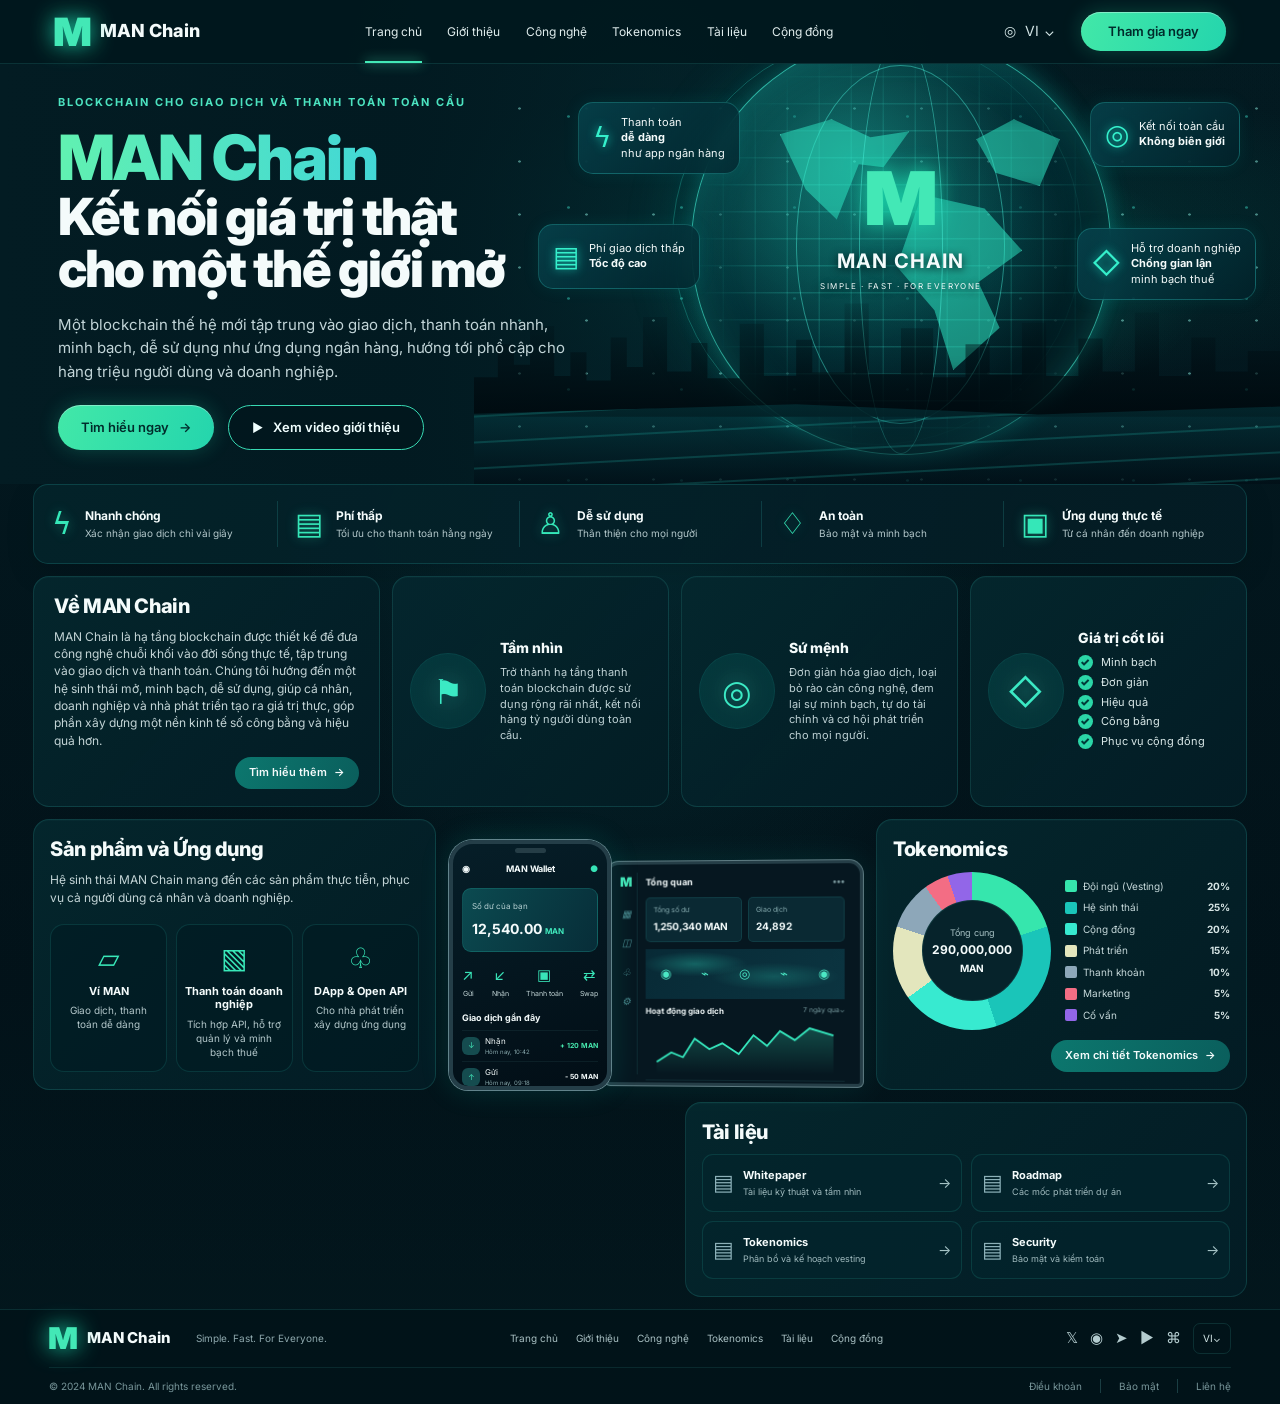
==== commit ccb12bf3: "Add files via upload" ====
--- a/index.html
+++ b/index.html
@@ -1,10 +1,150 @@
-<!doctype html><html lang="vi"><head><meta charset="utf-8"><meta name="viewport" content="width=device-width,initial-scale=1"><meta name="theme-color" content="#061b1b"><meta name="description" content="MAN Chain — blockchain hướng đến thanh toán tài sản số dễ tiếp cận."><title>MAN Chain — Simple. Fast. For Everyone.</title><link rel="stylesheet" href="styles.css"></head><body>
-<header><a class="brand" href="#home"><span class="logo">M</span> MAN <b>CHAIN</b></a><button id="menu" aria-label="Menu">☰</button><nav id="nav"><a href="#home">Trang chủ</a><a href="#about">Giới thiệu</a><a href="#technology">Công nghệ</a><a href="#tokenomics">Tokenomics</a><a href="#roadmap">Lộ trình</a><a href="#docs">Tài liệu</a></nav><button id="lang">VI / EN</button></header>
-<main><section class="hero wrap" id="home"><div><p class="eyebrow">● BLOCKCHAIN CHO GIAO DỊCH VÀ THANH TOÁN</p><h1><span>MAN Chain</span><br>Giá trị kết nối.<br>Thanh toán đơn giản hơn.</h1><p class="lead">Tham vọng xây dựng một blockchain riêng giúp gửi, nhận và thanh toán tài sản số dễ tiếp cận như ứng dụng ngân hàng — minh bạch trong vận hành, chú trọng bảo mật và phát triển dựa trên nhu cầu thực tế.</p><div class="actions"><a class="btn" href="#about">Tìm hiểu MAN Chain ↗</a><a class="btn ghost" href="#docs">Đọc tài liệu</a></div><p class="status">● Đang ở giai đoạn khởi tạo — chưa có mainnet hoặc token đang hoạt động.</p></div><div class="art"><div class="orbit o1"></div><div class="orbit o2"></div><div class="globe"><div>M</div></div><aside class="bubble b1">↯ <span><b>Thanh toán dễ dùng</b><small>Thiết kế hướng đến tốc độ</small></span></aside><aside class="bubble b2">⌗ <span><b>QR & Wallet</b><small>Trải nghiệm đa nền tảng</small></span></aside><aside class="bubble b3">◇ <span><b>Bảo mật</b><small>An toàn theo thiết kế</small></span></aside><div class="artlabel"><b>MAN CHAIN</b><small>SIMPLE · FAST · FOR EVERYONE</small></div></div></section>
-<section class="strip wrap"><div>↯ <span><b>Giao dịch rõ ràng</b><small>Phí được công bố minh bạch</small></span></div><div>⌗ <span><b>Thanh toán bằng QR</b><small>Mục tiêu cho ví đa nền tảng</small></span></div><div>◈ <span><b>Ưu tiên bảo mật</b><small>Kiểm thử trước khi ra mắt</small></span></div><div>◎ <span><b>Phát triển có trách nhiệm</b><small>Từng giai đoạn có tiêu chí</small></span></div></section>
-<section class="wrap section" id="about"><p class="eyebrow">01 / GIỚI THIỆU</p><h2>Tham vọng lớn. Bắt đầu bằng nền tảng vững chắc.</h2><p class="intro">MAN Chain hướng tới việc đưa tài sản số đến gần hơn với đời sống hằng ngày. Mục tiêu dài hạn là phát triển một mạng lưới hỗ trợ thanh toán, ứng dụng cho người dùng và công cụ cho doanh nghiệp — mọi tuyên bố sẽ phải được chứng minh bằng sản phẩm và dữ liệu thực tế.</p><div class="cards"><article><i>⌁</i><h3>Tầm nhìn</h3><p>Trở thành hạ tầng blockchain hướng đến thanh toán dễ tiếp cận, có thể kiểm chứng và hữu ích trong thực tế.</p></article><article><i>◎</i><h3>Sứ mệnh</h3><p>Giảm độ phức tạp của tài sản số bằng ví dễ dùng, phí rõ ràng và tài liệu minh bạch.</p></article><article><i>◇</i><h3>Nguyên tắc</h3><p>Minh bạch trước quảng bá. Bảo mật trước mở rộng. Sản phẩm trước lời hứa.</p></article></div></section>
-<section class="band" id="technology"><div class="wrap tech"><div><p class="eyebrow">02 / CÔNG NGHỆ</p><h2>Được thiết kế cho trải nghiệm thanh toán dễ hiểu.</h2><p class="muted">Các tính năng dưới đây là mục tiêu phát triển, chưa phải tính năng đã phát hành. Chúng sẽ được triển khai sau khi giao thức nền tảng được thiết kế và kiểm thử.</p><a class="textlink" href="ARCHITECTURE.md">Đọc kiến trúc dự thảo ↗</a></div><div class="features"><article><i>▣</i><div><b>MAN Wallet</b><p>Định hướng iOS, Android, web và máy tính; quản lý khóa an toàn và phục hồi có hướng dẫn.</p></div><small>01</small></article><article><i>⌗</i><div><b>QR & thanh toán</b><p>Tạo yêu cầu thanh toán, quét mã và xác nhận mạng, địa chỉ, số tiền trước khi gửi.</p></div><small>02</small></article><article><i>◈</i><div><b>Gas & giao dịch</b><p>Mục tiêu phí dễ hiểu, ước tính trước và thông báo trạng thái rõ ràng.</p></div><small>03</small></article><article><i>◎</i><div><b>Staking & DAO</b><p>Thiết kế cơ chế tham gia mạng, thời gian unbonding và quản trị với quy tắc công khai.</p></div><small>04</small></article></div></div></section>
-<section class="wrap section" id="tokenomics"><p class="eyebrow">03 / TOKENOMICS</p><h2>Nguồn cung có giới hạn. Phân bổ có trách nhiệm.</h2><p class="intro">Đây là phương án đang đề xuất để thảo luận. Token MAN chưa được triển khai và các thông số chưa được xác minh on-chain.</p><div class="token"><div><p class="eyebrow">TỔNG CUNG MỤC TIÊU</p><strong>290,000,000</strong><b class="teal">MAN</b><p class="muted">Tổng cung tối đa dự kiến, phụ thuộc thiết kế giao thức và quy tắc phát hành cuối cùng.</p><a class="btn ghost" href="TOKENOMICS.md">Đọc chi tiết tokenomics ↗</a></div><div class="alloc"><div class="donut"></div><ul><li><i class="c1"></i>Đội ngũ phát triển <b>20%</b></li><li><i class="c2"></i>Hệ sinh thái & ứng dụng <b>20%</b></li><li><i class="c3"></i>Kho bạc & dự phòng <b>15%</b></li><li><i class="c4"></i>Cộng đồng & thanh khoản <b>12%</b></li><li><i class="c5"></i>Presale <b>10%</b></li><li><i class="c6"></i>Phần thưởng staking <b>10%</b></li><li><i class="c7"></i>Validator & an ninh mạng <b>8%</b></li><li><i class="c8"></i>Kiểm toán & bảo mật <b>5%</b></li></ul></div></div><div class="note"><b>Lịch vesting đội ngũ dự thảo</b><p>20% tổng cung (58 triệu MAN), chia 7 đợt. Mở khóa lần đầu ở tháng 6, sau đó cách nhau 7, 8, 9, 10, 11 và 12 tháng; hoàn tất dự kiến ở tháng 63. Chưa có hợp đồng vesting được triển khai.</p></div></section>
-<section class="band" id="roadmap"><div class="wrap section"><p class="eyebrow">04 / LỘ TRÌNH</p><h2>Từ ý tưởng đến mạng lưới thực tế.</h2><p class="intro">Lộ trình dự kiến; mỗi giai đoạn chỉ hoàn thành khi có mã nguồn, kết quả kiểm thử hoặc bằng chứng công khai.</p><div class="roadmap"><article><em>01</em><small>GIAI ĐOẠN HIỆN TẠI</small><h3>Nền tảng & tài liệu</h3><p>Website, kiến trúc dự thảo, tokenomics và quy tắc đóng góp.</p></article><article><em>02</em><small>DỰ KIẾN</small><h3>Đặc tả giao thức</h3><p>Đồng thuận, giao dịch, gas, validator, epoch và tài khoản.</p></article><article><em>03</em><small>DỰ KIẾN</small><h3>Mạng cục bộ</h3><p>Nhiều node, kiểm thử tự động và khôi phục trạng thái.</p></article><article><em>04</em><small>DỰ KIẾN</small><h3>Public testnet</h3><p>Node công khai, RPC, giám sát, thử tải và diễn tập nâng cấp.</p></article><article><em>05</em><small>SAU KIỂM TOÁN</small><h3>Mainnet</h3><p>Chỉ xem xét khi đạt tiêu chí bảo mật, vận hành và pháp lý.</p></article></div></div></section>
-<section class="wrap section" id="docs"><p class="eyebrow">05 / TÀI LIỆU</p><h2>Tài liệu công khai của dự án.</h2><p class="intro">Đọc tài liệu trước khi đánh giá công nghệ, tokenomics hoặc tiến độ.</p><div class="docs"><a href="ARCHITECTURE.md"><b>▤　Kiến trúc blockchain</b><small>Bản thiết kế dự thảo ↗</small></a><a href="TOKENOMICS.md"><b>◉　Tokenomics</b><small>Phân bổ và vesting dự kiến ↗</small></a><a href="ROADMAP.md"><b>⌁　Roadmap</b><small>Các giai đoạn phát triển ↗</small></a><a href="SECURITY.md"><b>◇　Chính sách bảo mật</b><small>Nguyên tắc báo cáo lỗ hổng ↗</small></a></div></section></main>
-<footer><div class="wrap foot"><a class="brand" href="#home"><span class="logo">M</span> MAN <b>CHAIN</b></a><p>Simple. Fast. For Everyone. — Một dự án đang được xây dựng, công khai từng bước.</p><div><a href="#about">Giới thiệu</a><a href="#tokenomics">Tokenomics</a><a href="#roadmap">Lộ trình</a><a href="https://github.com/" target="_blank" rel="noreferrer">GitHub ↗</a></div></div><div class="wrap legal"><span>© MAN Chain · Dự thảo dự án</span><span>Thông tin giới thiệu, không phải lời mời đầu tư.</span></div></footer><script src="script.js"></script></body></html>+<!doctype html>
+<html lang="vi">
+<head>
+  <meta charset="utf-8">
+  <meta name="viewport" content="width=device-width, initial-scale=1">
+  <meta name="theme-color" content="#031a20">
+  <meta name="description" content="MAN Chain — blockchain cho giao dịch và thanh toán nhanh, đơn giản, minh bạch.">
+  <title>MAN Chain — Simple. Fast. For Everyone.</title>
+  <link rel="preconnect" href="https://fonts.googleapis.com">
+  <link rel="preconnect" href="https://fonts.gstatic.com" crossorigin>
+  <link href="https://fonts.googleapis.com/css2?family=Inter:wght@400;500;600;700;800;900&display=swap" rel="stylesheet">
+  <link rel="stylesheet" href="styles.css">
+</head>
+<body>
+  <div class="site-shell">
+    <header class="topbar">
+      <a class="brand" href="#home" aria-label="MAN Chain trang chủ">
+        <span class="brand-mark">M</span><span>MAN Chain</span>
+      </a>
+      <button class="menu-toggle" aria-label="Mở menu" aria-expanded="false">☰</button>
+      <nav class="nav-links" aria-label="Điều hướng chính">
+        <a class="active" href="#home">Trang chủ</a>
+        <a href="#about">Giới thiệu</a>
+        <a href="#technology">Công nghệ</a>
+        <a href="#tokenomics">Tokenomics</a>
+        <a href="#docs">Tài liệu</a>
+        <a href="#community">Cộng đồng</a>
+      </nav>
+      <div class="top-actions">
+        <button class="language" aria-label="Chọn ngôn ngữ">◎ <span>VI</span>⌄</button>
+        <a class="button button-glow button-small" href="#community">Tham gia ngay</a>
+      </div>
+    </header>
+
+    <main>
+      <section class="hero" id="home">
+        <div class="hero-art" aria-hidden="true">
+          <div class="stars"></div>
+          <div class="planet-halo"></div>
+          <div class="globe">
+            <div class="globe-grid"></div>
+            <div class="globe-continent continent-one"></div>
+            <div class="globe-continent continent-two"></div>
+            <div class="globe-continent continent-three"></div>
+            <div class="globe-logo"><span class="brand-mark">M</span><b>MAN CHAIN</b><small>SIMPLE · FAST · FOR EVERYONE</small></div>
+          </div>
+          <div class="cityline"></div>
+          <div class="waterline"></div>
+          <div class="callout callout-a"><span class="call-icon">ϟ</span><span>Thanh toán<br><b>dễ dàng</b><br>như app ngân hàng</span></div>
+          <div class="callout callout-b"><span class="call-icon">▤</span><span>Phí giao dịch thấp<br><b>Tốc độ cao</b></span></div>
+          <div class="callout callout-c"><span class="call-icon">◎</span><span>Kết nối toàn cầu<br><b>Không biên giới</b></span></div>
+          <div class="callout callout-d"><span class="call-icon">◇</span><span>Hỗ trợ doanh nghiệp<br><b>Chống gian lận</b><br>minh bạch thuế</span></div>
+        </div>
+        <div class="hero-copy">
+          <p class="eyebrow">BLOCKCHAIN CHO GIAO DỊCH VÀ THANH TOÁN TOÀN CẦU</p>
+          <h1><span>MAN Chain</span><br>Kết nối giá trị thật<br>cho một thế giới mở</h1>
+          <p class="hero-description">Một blockchain thế hệ mới tập trung vào giao dịch, thanh toán nhanh, minh bạch, dễ sử dụng như ứng dụng ngân hàng, hướng tới phổ cập cho hàng triệu người dùng và doanh nghiệp.</p>
+          <div class="hero-buttons">
+            <a class="button button-glow" href="#about">Tìm hiểu ngay <span>→</span></a>
+            <a class="button button-outline" href="#technology"><span class="play">▶</span> Xem video giới thiệu</a>
+          </div>
+        </div>
+      </section>
+
+      <section class="feature-strip" id="technology" aria-label="Điểm nổi bật">
+        <article class="feature"><span class="feature-icon">ϟ</span><div><b>Nhanh chóng</b><small>Xác nhận giao dịch chỉ vài giây</small></div></article>
+        <article class="feature"><span class="feature-icon">▤</span><div><b>Phí thấp</b><small>Tối ưu cho thanh toán hằng ngày</small></div></article>
+        <article class="feature"><span class="feature-icon">♙</span><div><b>Dễ sử dụng</b><small>Thân thiện cho mọi người</small></div></article>
+        <article class="feature"><span class="feature-icon">♢</span><div><b>An toàn</b><small>Bảo mật và minh bạch</small></div></article>
+        <article class="feature"><span class="feature-icon">▣</span><div><b>Ứng dụng thực tế</b><small>Từ cá nhân đến doanh nghiệp</small></div></article>
+      </section>
+
+      <section class="about-grid" id="about">
+        <article class="panel about-panel">
+          <h2>Về MAN Chain</h2>
+          <p>MAN Chain là hạ tầng blockchain được thiết kế để đưa công nghệ chuỗi khối vào đời sống thực tế, tập trung vào giao dịch và thanh toán. Chúng tôi hướng đến một hệ sinh thái mở, minh bạch, dễ sử dụng, giúp cá nhân, doanh nghiệp và nhà phát triển tạo ra giá trị thực, góp phần xây dựng một nền kinh tế số công bằng và hiệu quả hơn.</p>
+          <a class="text-link" href="#docs">Tìm hiểu thêm <span>→</span></a>
+        </article>
+        <article class="panel vision-panel">
+          <div class="round-icon">⚑</div><div><h3>Tầm nhìn</h3><p>Trở thành hạ tầng thanh toán blockchain được sử dụng rộng rãi nhất, kết nối hàng tỷ người dùng toàn cầu.</p></div>
+        </article>
+        <article class="panel mission-panel">
+          <div class="round-icon">◎</div><div><h3>Sứ mệnh</h3><p>Đơn giản hóa giao dịch, loại bỏ rào cản công nghệ, đem lại sự minh bạch, tự do tài chính và cơ hội phát triển cho mọi người.</p></div>
+        </article>
+        <article class="panel values-panel">
+          <div class="round-icon">◇</div><div><h3>Giá trị cốt lõi</h3><ul class="check-list"><li>Minh bạch</li><li>Đơn giản</li><li>Hiệu quả</li><li>Công bằng</li><li>Phục vụ cộng đồng</li></ul></div>
+        </article>
+      </section>
+
+      <section class="products-row">
+        <article class="panel products-panel">
+          <h2>Sản phẩm và Ứng dụng</h2>
+          <p>Hệ sinh thái MAN Chain mang đến các sản phẩm thực tiễn, phục vụ cả người dùng cá nhân và doanh nghiệp.</p>
+          <div class="product-cards">
+            <div class="product-card"><span>▱</span><b>Ví MAN</b><small>Giao dịch, thanh toán dễ dàng</small></div>
+            <div class="product-card"><span>▧</span><b>Thanh toán doanh nghiệp</b><small>Tích hợp API, hỗ trợ quản lý và minh bạch thuế</small></div>
+            <div class="product-card"><span>♧</span><b>DApp &amp; Open API</b><small>Cho nhà phát triển xây dựng ứng dụng</small></div>
+          </div>
+        </article>
+        <div class="device-stage" aria-label="Minh họa ví MAN và bảng điều khiển">
+          <div class="phone">
+            <div class="phone-top"><span>◉</span><span>MAN Wallet</span><span class="tiny-dot">●</span></div>
+            <div class="wallet-balance"><small>Số dư của bạn</small><strong>12,540.00 <em>MAN</em></strong></div>
+            <div class="wallet-actions"><span>↗<small>Gửi</small></span><span>↙<small>Nhận</small></span><span>▣<small>Thanh toán</small></span><span>⇄<small>Swap</small></span></div>
+            <div class="transaction-title">Giao dịch gần đây</div>
+            <div class="transaction"><i>↓</i><span>Nhận<small>Hôm nay, 10:42</small></span><b class="positive">+ 120 MAN</b></div>
+            <div class="transaction"><i>↑</i><span>Gửi<small>Hôm nay, 09:18</small></span><b>- 50 MAN</b></div>
+            <div class="transaction"><i>▣</i><span>Thanh toán<small>Hôm qua, 16:05</small></span><b>- 25 MAN</b></div>
+            <div class="transaction"><i>↔</i><span>Swap<small>Hôm qua, 12:21</small></span><b class="positive">+ 100 MAN</b></div>
+          </div>
+          <div class="dashboard">
+            <div class="dash-sidebar"><span class="mini-brand">M</span><i>▦</i><i>◫</i><i>♧</i><i>⚙</i></div>
+            <div class="dash-main"><div class="dash-head">Tổng quan <span>•••</span></div><div class="dash-stats"><div><small>Tổng số dư</small><b>1,250,340 MAN</b></div><div><small>Giao dịch</small><b>24,892</b></div></div><div class="map-graphic"><span>◉</span><span>⌁</span><span>◎</span><span>⌁</span><span>◉</span></div><div class="chart-label">Hoạt động giao dịch <small>7 ngày qua⌄</small></div><svg class="line-chart" viewBox="0 0 300 90" role="img" aria-label="Biểu đồ giao dịch minh họa"><path d="M0 70 L25 54 L45 62 L65 30 L90 48 L112 38 L140 56 L165 24 L188 42 L210 17 L235 32 L260 12 L300 24" fill="none" stroke="#35e7bd" stroke-width="3"/><path d="M0 70 L25 54 L45 62 L65 30 L90 48 L112 38 L140 56 L165 24 L188 42 L210 17 L235 32 L260 12 L300 24 L300 90 L0 90Z" fill="url(#chartfill)" opacity=".25"/><defs><linearGradient id="chartfill" x1="0" x2="0" y1="0" y2="1"><stop offset="0" stop-color="#35e7bd"/><stop offset="1" stop-color="#35e7bd" stop-opacity="0"/></linearGradient></defs></svg><div class="dash-bottom"><span>Giao dịch thành công</span><b>98.7%</b></div></div>
+          </div>
+        </div>
+        <article class="panel token-panel" id="tokenomics">
+          <h2>Tokenomics</h2>
+          <div class="token-content"><div class="donut"><div><small>Tổng cung</small><strong>290,000,000</strong><b>MAN</b></div></div><ul class="token-legend"><li><i class="c1"></i>Đội ngũ (Vesting)<b>20%</b></li><li><i class="c2"></i>Hệ sinh thái<b>25%</b></li><li><i class="c3"></i>Cộng đồng<b>20%</b></li><li><i class="c4"></i>Phát triển<b>15%</b></li><li><i class="c5"></i>Thanh khoản<b>10%</b></li><li><i class="c6"></i>Marketing<b>5%</b></li><li><i class="c7"></i>Cố vấn<b>5%</b></li></ul></div>
+          <a class="text-link token-link" href="#docs">Xem chi tiết Tokenomics <span>→</span></a>
+        </article>
+      </section>
+
+      <!-- The roadmap section from the reference image has intentionally been removed. -->
+      <section class="docs-row" id="docs">
+        <div class="docs-spacer" aria-hidden="true"></div>
+        <article class="panel documents-panel">
+          <h2>Tài liệu</h2>
+          <div class="document-grid">
+            <a class="document-card" href="#whitepaper"><span class="doc-icon">▤</span><span><b>Whitepaper</b><small>Tài liệu kỹ thuật và tầm nhìn</small></span><i>→</i></a>
+            <a class="document-card" href="#roadmap-doc"><span class="doc-icon">▤</span><span><b>Roadmap</b><small>Các mốc phát triển dự án</small></span><i>→</i></a>
+            <a class="document-card" href="#tokenomics"><span class="doc-icon">▤</span><span><b>Tokenomics</b><small>Phân bổ và kế hoạch vesting</small></span><i>→</i></a>
+            <a class="document-card" href="#security"><span class="doc-icon">▤</span><span><b>Security</b><small>Bảo mật và kiểm toán</small></span><i>→</i></a>
+          </div>
+        </article>
+      </section>
+    </main>
+
+    <footer class="footer" id="community">
+      <div class="footer-top">
+        <a class="brand footer-brand" href="#home"><span class="brand-mark">M</span><span>MAN Chain</span></a>
+        <span class="tagline">Simple. Fast. For Everyone.</span>
+        <nav class="footer-nav"><a href="#home">Trang chủ</a><a href="#about">Giới thiệu</a><a href="#technology">Công nghệ</a><a href="#tokenomics">Tokenomics</a><a href="#docs">Tài liệu</a><a href="#community">Cộng đồng</a></nav>
+        <div class="socials"><a href="#community" aria-label="X">𝕏</a><a href="#community" aria-label="Discord">◉</a><a href="#community" aria-label="Telegram">➤</a><a href="#community" aria-label="YouTube">▶</a><a href="https://github.com/VN-Crp/MAN-Chain" aria-label="GitHub">⌘</a><button class="language">VI⌄</button></div>
+      </div>
+      <div class="footer-bottom"><span>© 2024 MAN Chain. All rights reserved.</span><div><a href="#terms">Điều khoản</a><a href="#privacy">Bảo mật</a><a href="#contact">Liên hệ</a></div></div>
+    </footer>
+  </div>
+  <script src="script.js"></script>
+</body>
+</html>
--- a/styles.css
+++ b/styles.css
@@ -1 +1,5 @@
- :root{--bg:#041415;--line:rgba(71,220,190,.2);--text:#effcf9;--muted:#a2c3bc;--teal:#35e0b0;--mint:#8af4d8}*{box-sizing:border-box}html{scroll-behavior:smooth;scroll-padding-top:80px}body{margin:0;background:radial-gradient(ellipse at 80% 10%,rgba(11,100,88,.2),transparent 32%),var(--bg);color:var(--text);font:15px/1.65 Inter,system-ui,sans-serif}a{color:inherit;text-decoration:none}header{height:76px;display:flex;align-items:center;justify-content:space-between;gap:18px;padding:0 max(18px,calc((100% - 1160px)/2));border-bottom:1px solid var(--line);background:#031314ed;position:sticky;top:0;z-index:5;backdrop-filter:blur(15px)}.brand{display:flex;align-items:center;gap:8px;font-weight:850;white-space:nowrap}.brand b{color:var(--mint)}.logo{width:34px;height:34px;display:grid;place-items:center;border-radius:10px;background:linear-gradient(135deg,var(--mint),var(--teal));color:#03211b;font-size:21px;font-weight:950}nav{display:flex;gap:19px;font-size:12px;color:#c0d9d3}nav a:hover,footer a:hover{color:var(--mint)}button{background:transparent;color:var(--text);border:1px solid var(--line);border-radius:8px;padding:8px 10px}#menu{display:none}.wrap{width:min(1160px,calc(100% - 40px));margin-inline:auto}.hero{display:grid;grid-template-columns:1fr 1fr;align-items:center;gap:25px;padding-top:60px;padding-bottom:55px;min-height:550px}.eyebrow{font-size:10px;letter-spacing:.16em;font-weight:850;color:var(--teal)}h1{font-size:clamp(39px,5vw,65px);line-height:1.08;letter-spacing:-.055em;margin:20px 0}h1 span{background:linear-gradient(100deg,#35e0b0,#a1f8e5 70%,#53d8e0);background-clip:text;color:transparent}.lead{max-width:570px;color:#b4d1ca;line-height:1.9}.actions{display:flex;gap:12px;flex-wrap:wrap;margin-top:24px}.btn{display:inline-flex;padding:11px 16px;border-radius:9px;background:linear-gradient(120deg,#50f0bc,#22c99e);color:#03211b;font-size:12px;font-weight:850}.ghost{background:transparent;border:1px solid #4adfbe66;color:var(--text)}.status{font-size:10px;color:#91b5ab;margin-top:20px}.art{height:400px;display:grid;place-items:center;position:relative}.globe{width:280px;aspect-ratio:1;border-radius:50%;border:1px solid #53ebc6;background:radial-gradient(circle at 35% 27%,#5bf4ca40,#06302fb3 48%,#031415 75%);box-shadow:inset 0 0 45px #0b4d43,0 0 40px #0d4d41;display:grid;place-items:center;position:relative}.globe:before,.globe:after{content:"";position:absolute;inset:7% 24%;border:1px solid #348e7b;border-radius:50%}.globe:after{inset:1% 40%}.globe div{font-size:100px;font-weight:950;color:var(--mint);text-shadow:0 0 30px #35e0b0}.orbit{position:absolute;border:1px solid #36de b333;border-radius:50%}.o1{width:390px;height:220px;transform:rotate(-25deg)}.o2{width:420px;height:230px;transform:rotate(40deg)}.bubble{position:absolute;display:flex;align-items:center;gap:9px;padding:10px;background:#062222ed;border:1px solid #287e6b;border-radius:10px;box-shadow:0 0 30px #0a3d35;font-size:21px;color:var(--teal)}.bubble span{display:grid;color:var(--text);font-size:10px}.bubble small{color:var(--muted);font-size:9px}.b1{left:0;top:16%}.b2{left:0;bottom:18%}.b3{right:0;top:43%}.artlabel{position:absolute;bottom:0;display:grid;text-align:center;background:#041d1d;padding:9px 22px;border:1px solid var(--line);border-radius:10px}.artlabel b{letter-spacing:.14em;font-size:13px}.artlabel small{font-size:8px;color:var(--muted);letter-spacing:.12em}.strip{display:grid;grid-template-columns:repeat(4,1fr);gap:12px;padding:20px;border:1px solid var(--line);border-radius:14px;background:#082423}.strip>div{display:flex;gap:10px;align-items:center;color:var(--teal);font-size:23px;border-right:1px solid var(--line);padding:0 8px}.strip>div:last-child{border:0}.strip span{display:grid;color:var(--text);font-size:11px}.strip small{font-size:9px;color:var(--muted)}.section{padding-top:95px;padding-bottom:20px}h2{font-size:clamp(30px,4vw,44px);line-height:1.17;letter-spacing:-.04em;margin:13px 0 18px}.intro,.muted{color:var(--muted);max-width:780px;font-size:13px;line-height:1.85}.cards{display:grid;grid-template-columns:repeat(3,1fr);gap:14px;margin-top:28px}.cards article{padding:24px;border:1px solid var(--line);border-radius:14px;background:linear-gradient(145deg,#0a302e,#051b1c)}.cards i{font-style:normal;font-size:25px;color:var(--teal);display:grid;place-items:center;width:42px;height:42px;border-radius:10px;background:#103e37}.cards h3{font-size:16px}.cards p{font-size:12px;color:var(--muted)}.band{margin-top:85px;padding:70px 0;background:linear-gradient(105deg,#093431b3,#041819);border-block:1px solid var(--line)}.tech{display:grid;grid-template-columns:.9fr 1.1fr;gap:60px;align-items:center}.textlink{color:var(--mint);font-size:12px;font-weight:800}.features{border-top:1px solid var(--line)}.features article{display:grid;grid-template-columns:38px 1fr 20px;gap:12px;padding:16px 0;border-bottom:1px solid var(--line)}.features i{font-style:normal;color:var(--teal);font-size:22px}.features b{font-size:12px}.features p{margin:3px 0 0;font-size:10px;color:var(--muted)}.features small{color:#5f8d83}.token{display:grid;grid-template-columns:.8fr 1.2fr;gap:35px;padding:30px;border:1px solid var(--line);border-radius:17px;background:linear-gradient(140deg,#09302f,#051819);margin-top:28px}.token strong{display:block;font-size:clamp(30px,4vw,43px);letter-spacing:-.04em;margin-top:15px}.teal{color:var(--teal);font-size:13px;letter-spacing:.2em}.token .muted{font-size:11px;margin:16px 0 20px}.alloc{display:grid;grid-template-columns:120px 1fr;gap:25px;align-items:center}.donut{width:120px;height:120px;border-radius:50%;background:conic-gradient(#35e0b0 0 20%,#25b9a5 20% 40%,#4b9fbd 40% 55%,#a1e7ce 55% 67%,#c0b8ff 67% 77%,#f0c77b 77% 87%,#58c5dd 87% 95%,#8e9aa9 95%);position:relative}.donut:after{content:"MAN";position:absolute;inset:24px;border-radius:50%;background:#082323;display:grid;place-items:center;color:var(--mint);font-weight:850}.alloc ul{padding:0;list-style:none;display:grid;gap:8px;margin:0}.alloc li{display:grid;grid-template-columns:8px 1fr auto;gap:8px;align-items:center;font-size:10px;color:#c1d9d3}.alloc li i{width:8px;height:8px;border-radius:2px}.alloc li b{color:var(--text)}.c1{background:#35e0b0}.c2{background:#25b9a5}.c3{background:#4b9fbd}.c4{background:#a1e7ce}.c5{background:#c0b8ff}.c6{background:#f0c77b}.c7{background:#58c5dd}.c8{background:#8e9aa9}.note{margin-top:14px;padding:16px 20px;border:1px solid var(--line);border-radius:11px;background:#072423}.note b{font-size:12px;color:var(--mint)}.note p{font-size:11px;color:var(--muted);margin:5px 0 0}.roadmap{display:grid;grid-template-columns:repeat(5,1fr);gap:12px;margin-top:30px}.roadmap article{padding:17px;border:1px solid var(--line);border-radius:12px;background:#082625;min-height:190px}.roadmap em{display:grid;place-items:center;width:32px;height:32px;border:1px solid #35e0b0;border-radius:9px;color:var(--teal);font-size:12px;font-style:normal;font-weight:800;margin-bottom:16px}.roadmap small{font-size:8px;letter-spacing:.1em;color:#6faaa0}.roadmap h3{font-size:13px}.roadmap p{font-size:10px;color:var(--muted)}.docs{display:grid;grid-template-columns:repeat(2,1fr);gap:12px;margin-top:25px}.docs a{display:grid;gap:5px;padding:17px;border:1px solid var(--line);border-radius:11px;background:#082625}.docs a:hover{border-color:var(--teal)}.docs b{font-size:12px}.docs small{font-size:10px;color:var(--muted)}footer{margin-top:85px;background:#031111;border-top:1px solid var(--line)}.foot{padding:28px 0;display:flex;align-items:center;justify-content:space-between;gap:20px}.foot p{max-width:280px;font-size:10px;color:var(--muted)}.foot>div{display:flex;gap:15px;font-size:10px;color:#b1cec6}.legal{display:flex;justify-content:space-between;gap:15px;border-top:1px solid #12312d;padding-top:14px;padding-bottom:18px;color:#6e9289;font-size:9px}@media(max-width:850px){header{gap:10px}nav{gap:10px}.hero{grid-template-columns:1fr}.art{max-width:580px;width:100%;margin:auto}.tech{gap:30px}.roadmap{grid-template-columns:repeat(3,1fr)}}@media(max-width:620px){header{height:65px;padding:0 14px}#menu{display:block;margin-left:auto}nav{display:none;position:absolute;top:64px;left:0;right:0;padding:18px 22px;background:#061b1b;border-bottom:1px solid var(--line);flex-direction:column;align-items:flex-start}.nav-open{display:flex}#lang{font-size:10px}.wrap{width:calc(100% - 30px)}.hero{padding-top:42px;gap:0}.hero h1{font-size:42px}.lead{font-size:12px}.art{height:325px;transform:scale(.94)}.globe{width:225px}.globe div{font-size:82px}.o1{width:310px;height:180px}.o2{width:340px;height:190px}.bubble{padding:7px;font-size:17px}.bubble span{font-size:9px}.bubble small{font-size:8px}.strip{grid-template-columns:repeat(2,1fr);padding:14px 8px;gap:15px}.strip>div{border:0;padding:0 4px;font-size:19px}.strip span{font-size:10px}.strip small{font-size:8px}.section{padding-top:68px}.cards{grid-template-columns:1fr}.cards article{padding:20px}.band{margin-top:60px;padding:55px 0}.tech{grid-template-columns:1fr;gap:25px}.token{grid-template-columns:1fr;padding:20px 16px}.alloc{grid-template-columns:1fr;justify-items:center}.alloc ul{width:100%}.roadmap{grid-template-columns:1fr}.roadmap article{min-height:0;display:grid;grid-template-columns:40px 1fr;gap:0 10px}.roadmap em{grid-row:1/4;margin:0}.roadmap small{align-self:end}.roadmap h3{margin:4px 0}.roadmap p{margin:0 0 5px}.docs{grid-template-columns:1fr}.foot{align-items:flex-start;flex-direction:column}.foot p{margin:0}.foot>div{flex-wrap:wrap}.legal{flex-direction:column}}+*{box-sizing:border-box} :root{--bg:#03171d;--panel:rgba(3,31,38,.86);--panel2:rgba(4,39,46,.72);--line:rgba(63,205,192,.16);--mint:#43e8b6;--teal:#13cbb9;--text:#f4fbfb;--muted:#a6c0c4}html{scroll-behavior:smooth}body{margin:0;background:var(--bg);color:var(--text);font-family:Inter,Arial,sans-serif;font-size:14px;line-height:1.45;background-image:radial-gradient(ellipse at 50% 20%,#06353c 0,transparent 44%),linear-gradient(180deg,#041b22,#021219 70%,#03191f)}a{color:inherit;text-decoration:none}button{font:inherit;color:inherit}.site-shell{width:min(100%,1600px);margin:auto;overflow:hidden;background:linear-gradient(180deg,rgba(0,26,33,.2),rgba(0,16,22,.15))}.topbar{height:64px;display:flex;align-items:center;gap:28px;padding:0 4.2%;border-bottom:1px solid rgba(72,208,197,.15);background:rgba(1,23,29,.88);position:relative;z-index:10}.brand{display:flex;align-items:center;gap:10px;font-size:18px;font-weight:800;white-space:nowrap}.brand-mark{font-size:39px;font-weight:900;line-height:.8;letter-spacing:-8px;padding-right:8px;color:var(--mint);text-shadow:0 0 22px #1bd9ad;display:inline-block;transform:scaleX(1.08)}.nav-links{display:flex;align-items:center;justify-content:center;gap:clamp(12px,2vw,32px);flex:1;height:100%;font-size:12px;color:#e0eeee;white-space:nowrap}.nav-links a{height:100%;display:flex;align-items:center;position:relative}.nav-links a.active:after{content:"";position:absolute;bottom:0;left:0;right:0;height:2px;background:var(--mint);box-shadow:0 0 12px var(--mint)}.top-actions{display:flex;align-items:center;gap:20px;white-space:nowrap}.language{background:none;border:0;color:#d4e7e8;cursor:pointer}.language span{margin:0 5px}.button{display:inline-flex;align-items:center;justify-content:center;gap:10px;border-radius:30px;padding:12px 23px;font-weight:600;font-size:13px;white-space:nowrap;transition:transform .2s,box-shadow .2s}.button:hover,.text-link:hover{transform:translateY(-2px)}.button-glow{background:linear-gradient(110deg,#42e8a8,#24d5ad);color:#002b2b;box-shadow:0 0 20px rgba(37,227,175,.24),inset 0 1px 0 rgba(255,255,255,.35)}.button-small{padding:10px 27px}.button-outline{border:1px solid #38d9b3;background:rgba(1,20,26,.5);color:#f0ffff}.play{font-size:12px}.menu-toggle{display:none;background:none;border:1px solid var(--line);border-radius:8px;padding:8px 10px}.hero{position:relative;min-height:420px;padding:35px 4.5% 30px;display:flex;align-items:center;isolation:isolate;overflow:hidden}.hero:before{content:"";position:absolute;inset:0;z-index:-3;background:linear-gradient(90deg,#031c23 0%,rgba(2,26,33,.98) 31%,rgba(2,27,33,.5) 58%,rgba(2,23,29,.08) 100%),radial-gradient(ellipse at 70% 40%,rgba(0,206,181,.16),transparent 45%)}.hero-copy{width:44%;position:relative;z-index:2;margin-top:-8px}.eyebrow{font-size:11px;letter-spacing:2px;color:#4ce3c0;font-weight:700;margin:0 0 14px}.hero h1{font-size:clamp(34px,4vw,58px);letter-spacing:-1.8px;line-height:1.03;margin:0;font-weight:850}.hero h1 span{font-size:1.22em;letter-spacing:-2px;background:linear-gradient(90deg,#61f1b1,#42d7d6);-webkit-background-clip:text;background-clip:text;color:transparent}.hero-description{max-width:550px;color:#c2d5d8;font-size:15px;line-height:1.55;margin:18px 0 22px}.hero-buttons{display:flex;gap:14px;flex-wrap:wrap}.hero-art{position:absolute;z-index:-1;inset:0 0 0 37%;overflow:hidden;background:radial-gradient(ellipse at 57% 52%,rgba(22,232,200,.18),transparent 43%)}.stars{position:absolute;inset:0;background-image:radial-gradient(#9afff0 1px,transparent 1.8px),radial-gradient(#3edbc8 1px,transparent 2px);background-size:67px 53px,113px 91px;background-position:12px 18px,38px 7px;opacity:.45}.planet-halo{position:absolute;width:410px;height:410px;border:1px solid rgba(53,244,217,.28);border-radius:50%;left:50%;top:42%;transform:translate(-50%,-50%);box-shadow:0 0 55px rgba(20,230,203,.1),inset 0 0 35px rgba(20,230,203,.08)}.globe{position:absolute;width:min(36vw,420px);aspect-ratio:1;border-radius:50%;left:53%;top:43%;transform:translate(-50%,-50%);border:1px solid rgba(71,255,226,.6);box-shadow:0 0 25px rgba(22,230,208,.3),inset 0 0 45px rgba(37,224,204,.24);background:radial-gradient(circle at 38% 30%,rgba(32,204,187,.45),rgba(2,49,58,.55) 47%,rgba(0,19,26,.85) 70%);overflow:hidden}.globe:before,.globe:after{content:"";position:absolute;border:1px solid rgba(80,255,231,.42);border-radius:50%;inset:7% 25%}.globe:after{inset:0 40%}.globe-grid{position:absolute;inset:0;background:repeating-linear-gradient(0deg,transparent 0 25px,rgba(57,237,214,.2) 26px 27px),repeating-linear-gradient(90deg,transparent 0 30px,rgba(57,237,214,.15) 31px 32px);border-radius:50%;mask-image:radial-gradient(ellipse,#000 40%,transparent 72%)}.globe-continent{position:absolute;background:rgba(47,232,195,.32);filter:drop-shadow(0 0 7px #30e7c6);border:1px solid rgba(100,255,229,.35)}.continent-one{width:31%;height:24%;top:20%;left:21%;clip-path:polygon(0 15%,40% 0,70% 18%,100% 12%,80% 48%,61% 45%,44% 100%,20% 70%)}.continent-two{width:30%;height:42%;top:38%;left:49%;clip-path:polygon(20% 0,70% 8%,100% 32%,65% 50%,82% 76%,45% 100%,30% 66%,0 41%)}.continent-three{width:20%;height:16%;top:20%;right:12%;clip-path:polygon(0 30%,45% 0,100% 30%,76% 100%,23% 80%)}.globe-logo{position:absolute;top:32%;left:0;right:0;display:flex;flex-direction:column;align-items:center;text-shadow:0 2px 8px #00191c}.globe-logo .brand-mark{font-size:74px;margin-bottom:18px}.globe-logo b{font-size:20px;letter-spacing:1px}.globe-logo small{font-size:8px;letter-spacing:1.4px;margin-top:5px}.cityline{position:absolute;left:0;right:0;bottom:16%;height:27%;background:linear-gradient(0deg,rgba(0,9,14,.9),rgba(0,30,37,.18));clip-path:polygon(0 65%,3% 65%,3% 36%,5% 36%,5% 54%,7% 54%,7% 20%,10% 20%,10% 64%,12% 64%,12% 43%,14% 43%,14% 68%,17% 68%,17% 30%,19% 30%,19% 56%,21% 56%,21% 12%,24% 12%,24% 60%,27% 60%,27% 35%,29% 35%,29% 66%,33% 66%,33% 18%,36% 18%,36% 64%,40% 64%,40% 32%,42% 32%,42% 61%,46% 61%,46% 0,49% 0,49% 62%,53% 62%,53% 22%,57% 22%,57% 65%,61% 65%,61% 36%,64% 36%,64% 63%,68% 63%,68% 17%,71% 17%,71% 64%,75% 64%,75% 31%,78% 31%,78% 60%,82% 60%,82% 8%,85% 8%,85% 64%,89% 64%,89% 30%,92% 30%,92% 60%,96% 60%,96% 42%,100% 42%,100% 100%,0 100%)}.waterline{position:absolute;bottom:0;left:0;right:0;height:19%;background:repeating-linear-gradient(177deg,transparent 0 11px,rgba(38,222,206,.18) 12px 13px,transparent 14px 26px),linear-gradient(180deg,rgba(8,105,112,.28),rgba(1,15,23,.8));clip-path:polygon(0 12%,40% 0,70% 13%,100% 3%,100% 100%,0 100%)}.callout{position:absolute;display:flex;align-items:center;gap:10px;padding:12px 14px;border:1px solid rgba(57,228,215,.25);border-radius:15px;background:linear-gradient(135deg,rgba(6,67,77,.85),rgba(2,34,43,.7));box-shadow:0 0 18px rgba(20,219,204,.08);font-size:11px;line-height:1.4;backdrop-filter:blur(8px)}.callout b{font-weight:700}.call-icon{font-size:28px;color:#35efcb;text-shadow:0 0 10px #16cdb8}.callout-a{top:9%;left:13%}.callout-b{top:38%;left:8%}.callout-c{top:9%;right:5%}.callout-d{top:39%;right:3%}.feature-strip{margin:0 2.6% 12px;display:grid;grid-template-columns:repeat(5,1fr);border:1px solid rgba(54,208,197,.18);border-radius:15px;background:linear-gradient(110deg,rgba(3,35,42,.95),rgba(4,28,37,.9));box-shadow:0 10px 30px rgba(0,0,0,.1)}.feature{display:flex;align-items:center;gap:13px;padding:17px 18px;min-width:0;position:relative}.feature+.feature:before{content:"";position:absolute;left:0;top:20%;bottom:20%;width:1px;background:rgba(64,213,204,.17)}.feature-icon{font-size:30px;color:#35e7b8;text-shadow:0 0 12px rgba(48,232,191,.4)}.feature b,.feature small{display:block}.feature b{font-size:12px;margin-bottom:3px}.feature small{font-size:10px;color:#b3c7ca;line-height:1.35}.about-grid{margin:0 2.6% 12px;display:grid;grid-template-columns:1.25fr 1fr 1fr 1fr;gap:12px}.panel{border:1px solid var(--line);border-radius:16px;background:linear-gradient(135deg,rgba(4,39,46,.94),rgba(3,29,37,.92));box-shadow:inset 0 1px 0 rgba(117,255,226,.025);min-width:0}.panel h2{font-size:20px;line-height:1.2;margin:0 0 10px;font-weight:800;letter-spacing:-.4px}.about-panel{padding:17px 20px;position:relative}.about-panel p,.products-panel>p{color:#c3d4d6;font-size:12px;line-height:1.45;margin:0}.text-link{display:inline-flex;align-items:center;gap:7px;padding:8px 14px;border-radius:24px;background:linear-gradient(110deg,#0c776e,#0a5e5c);font-size:11px;font-weight:600;transition:transform .2s}.about-panel .text-link{float:right;margin-top:8px}.vision-panel,.mission-panel,.values-panel{display:flex;align-items:center;gap:14px;padding:18px 17px}.round-icon{flex:0 0 76px;width:76px;height:76px;display:grid;place-items:center;border-radius:50%;font-size:34px;color:#3be9c4;background:radial-gradient(circle,rgba(31,173,158,.25),rgba(1,50,58,.25));border:1px solid rgba(39,215,193,.12);box-shadow:inset 0 0 20px rgba(29,215,188,.08)}.panel h3{font-size:14px;margin:0 0 6px;font-weight:800}.vision-panel p,.mission-panel p{font-size:11px;line-height:1.45;color:#bfd2d5;margin:0}.check-list{padding:0;margin:0;list-style:none;font-size:11px;color:#d9e8e8}.check-list li{margin:4px 0;white-space:nowrap}.check-list li:before{content:"✓";display:inline-grid;place-items:center;width:15px;height:15px;border-radius:50%;background:#2bd6a7;color:#003a38;font-weight:900;margin-right:8px}.products-row{margin:0 2.6% 12px;display:grid;grid-template-columns:1.14fr 1.18fr 1.05fr;gap:12px;align-items:stretch}.products-panel{padding:17px 16px;min-height:245px}.products-panel>p{font-size:12px;max-width:420px}.product-cards{display:grid;grid-template-columns:repeat(3,1fr);gap:9px;margin-top:18px}.product-card{border:1px solid rgba(51,208,193,.15);border-radius:14px;background:rgba(1,27,34,.55);padding:13px 8px 12px;text-align:center;min-width:0}.product-card>span{display:block;font-size:28px;color:#39e8b9;margin-bottom:6px}.product-card b{display:block;font-size:11px;line-height:1.25;margin-bottom:5px}.product-card small{display:block;font-size:10px;line-height:1.4;color:#b3c7ca}.device-stage{position:relative;min-height:245px;display:flex;align-items:flex-end;justify-content:center;gap:0;padding-top:5px}.phone{position:relative;z-index:2;width:39%;min-width:150px;height:250px;border:4px solid #243e48;border-radius:24px 24px 19px 19px;background:linear-gradient(160deg,#061e28,#020e16);box-shadow:0 0 0 1px #62838b,0 0 30px rgba(17,228,199,.15);padding:10px 9px;overflow:hidden}.phone:before{content:"";position:absolute;top:4px;left:40%;width:20%;height:5px;border-radius:8px;background:#253d46}.phone-top{display:flex;justify-content:space-between;align-items:center;font-size:9px;font-weight:700;margin:8px 0 13px}.tiny-dot{color:#37e3b6}.wallet-balance{padding:12px 9px;border:1px solid rgba(47,223,196,.18);border-radius:9px;background:linear-gradient(120deg,#0b4a50,#072d38)}.wallet-balance small,.wallet-balance strong{display:block}.wallet-balance small{font-size:8px;color:#b8d2d4}.wallet-balance strong{font-size:14px;margin-top:6px;white-space:nowrap}.wallet-balance em{font-size:8px;color:#40e9bc;font-style:normal}.wallet-actions{display:flex;justify-content:space-between;margin:12px 0;font-size:15px;color:#39e5b8;text-align:center}.wallet-actions span{display:flex;flex-direction:column;align-items:center;gap:3px}.wallet-actions small{font-size:7px;color:#c3d6d7}.transaction-title{font-size:9px;font-weight:700;margin:10px 0 6px}.transaction{display:flex;align-items:center;gap:5px;padding:5px 0;border-top:1px solid rgba(120,205,205,.08);font-size:8px}.transaction i{font-style:normal;width:18px;height:18px;border-radius:6px;display:grid;place-items:center;background:#154c4f;color:#41e3b6}.transaction span{flex:1}.transaction span small{display:block;font-size:6px;color:#89a9ad}.transaction b{font-size:7px;white-space:nowrap}.transaction .positive{color:#46e8ae}.dashboard{position:relative;width:62%;height:225px;margin:0 0 4px -7px;border:3px solid #253e47;border-radius:14px 14px 5px 5px;background:#061720;box-shadow:0 0 0 1px #5e7c83,0 0 30px rgba(20,227,203,.1);display:flex;overflow:hidden;transform:perspective(800px) rotateY(-3deg);padding:8px 7px}.dash-sidebar{width:23px;flex:0 0 23px;border-right:1px solid rgba(76,191,191,.12);display:flex;flex-direction:column;align-items:center;gap:15px;color:#4b8c91;font-size:10px}.mini-brand{font-weight:900;color:#45e6b8;font-size:13px}.dash-main{flex:1;padding:3px 8px;min-width:0}.dash-head{font-size:9px;font-weight:700;display:flex;justify-content:space-between;margin-bottom:9px}.dash-head span{color:#7c9a9e}.dash-stats{display:grid;grid-template-columns:1fr 1fr;gap:6px}.dash-stats div{border:1px solid rgba(63,203,192,.12);border-radius:5px;padding:7px;background:#0a2933}.dash-stats small,.dash-stats b{display:block;font-size:7px}.dash-stats small{color:#89aeb2;margin-bottom:4px}.dash-stats b{font-size:10px;white-space:nowrap}.map-graphic{height:50px;margin:7px 0;background:radial-gradient(ellipse at 25% 30%,rgba(46,223,194,.3),transparent 25%),radial-gradient(ellipse at 65% 55%,rgba(46,223,194,.22),transparent 35%),linear-gradient(120deg,#082a36,#0b3440);display:flex;align-items:center;justify-content:space-around;color:#4be8c5;font-size:13px}.chart-label{font-size:8px;font-weight:700;display:flex;justify-content:space-between}.chart-label small{font-weight:400;color:#7da1a5}.line-chart{width:100%;height:53px;margin-top:4px}.dash-bottom{border-top:1px solid rgba(80,180,180,.12);display:flex;justify-content:space-between;font-size:7px;color:#9cb9bc;padding-top:6px}.dash-bottom b{color:#43e6b3}.token-panel{padding:17px 16px;display:flex;flex-direction:column}.token-content{display:flex;align-items:center;gap:14px;flex:1}.donut{width:47%;max-width:175px;aspect-ratio:1;border-radius:50%;background:conic-gradient(#36e6ad 0 20%,#1ac5b9 20% 45%,#37ead0 45% 65%,#e3e6bd 65% 80%,#8da7b9 80% 90%,#f36d84 90% 95%,#9266e8 95% 100%);display:grid;place-items:center;position:relative;flex-shrink:0}.donut:before{content:"";position:absolute;inset:18%;border-radius:50%;background:#06232b;box-shadow:inset 0 0 0 1px rgba(79,203,190,.12)}.donut div{position:relative;text-align:center;display:flex;flex-direction:column;gap:2px}.donut small{font-size:9px;color:#a8c2c5}.donut strong{font-size:12px;white-space:nowrap}.donut b{font-size:10px}.token-legend{list-style:none;margin:0;padding:0;flex:1;min-width:0}.token-legend li{display:flex;align-items:center;gap:6px;font-size:10px;white-space:nowrap;margin:7px 0;color:#c6d8da}.token-legend i{width:12px;height:12px;border-radius:2px;flex-shrink:0}.token-legend b{margin-left:auto;color:#d7e5e5;font-size:10px}.c1{background:#36e6ad}.c2{background:#1ac5b9}.c3{background:#37ead0}.c4{background:#e3e6bd}.c5{background:#8da7b9}.c6{background:#f36d84}.c7{background:#9266e8}.token-link{align-self:flex-end;margin-top:10px}.docs-row{margin:0 2.6% 12px;display:grid;grid-template-columns:1.14fr 1fr;gap:12px}.documents-panel{padding:17px 16px}.document-grid{display:grid;grid-template-columns:1fr 1fr;gap:9px}.document-card{display:flex;align-items:center;gap:9px;padding:12px 10px;border:1px solid rgba(51,208,193,.14);border-radius:11px;background:rgba(3,36,44,.75);min-width:0}.doc-icon{font-size:22px;color:#8cb0b8}.document-card span:nth-child(2){min-width:0;flex:1}.document-card b,.document-card small{display:block}.document-card b{font-size:11px}.document-card small{font-size:9px;color:#9fb9bd;margin-top:2px;line-height:1.35}.document-card>i{font-style:normal;color:#a6c4c6;font-size:14px}.footer{padding:0 3.8%;border-top:1px solid rgba(62,202,194,.15);background:rgba(1,18,24,.7)}.footer-top{min-height:58px;display:flex;align-items:center;gap:25px;border-bottom:1px solid rgba(68,196,190,.12)}.footer-brand{font-size:15px}.footer-brand .brand-mark{font-size:30px}.tagline{font-size:10px;color:#8ea8ad;white-space:nowrap}.footer-nav{display:flex;gap:18px;flex:1;justify-content:center;font-size:10px;color:#a9c0c3;white-space:nowrap}.socials{display:flex;align-items:center;gap:12px;font-size:15px;color:#b4cccf}.socials a:hover,.footer a:hover{color:var(--mint)}.socials .language{font-size:10px;border:1px solid rgba(73,204,194,.15);border-radius:7px;padding:7px 9px}.footer-bottom{min-height:36px;display:flex;align-items:center;justify-content:space-between;color:#78969a;font-size:10px}.footer-bottom div{display:flex;gap:18px}.footer-bottom a+a{border-left:1px solid rgba(85,162,164,.3);padding-left:18px}
+@media(min-width:1400px){.hero{min-height:470px}.hero-copy{width:43%}.feature{padding:20px 24px}.about-panel,.vision-panel,.mission-panel,.values-panel,.products-panel,.token-panel,.documents-panel{padding:21px}.products-panel,.device-stage{min-height:280px}.phone{height:280px}.dashboard{height:250px}}
+@media(max-width:1050px){.topbar{gap:15px;padding:0 3%}.nav-links{gap:13px;font-size:11px}.top-actions{gap:10px}.button-small{padding:9px 16px}.hero{min-height:390px}.hero-copy{width:49%}.hero-art{left:39%}.callout{font-size:9px;padding:9px}.callout-a{left:7%}.callout-b{left:2%}.callout-c{right:1%}.callout-d{right:0}.feature{padding:14px 10px;gap:8px}.feature-icon{font-size:25px}.feature small{font-size:9px}.about-grid{grid-template-columns:1.1fr 1fr 1fr}.values-panel{grid-column:span 3}.check-list{display:flex;flex-wrap:wrap;gap:4px 10px}.products-row{grid-template-columns:1fr 1fr}.token-panel{grid-column:span 2}.token-content{justify-content:center}.donut{width:170px}.token-legend{max-width:320px}.docs-row{grid-template-columns:.35fr 1fr}.footer-top{gap:14px}.footer-nav{gap:10px}.tagline{display:none}}
+@media(max-width:720px){.topbar{height:60px;justify-content:space-between;padding:0 18px}.brand{font-size:17px}.brand-mark{font-size:34px}.menu-toggle{display:block;margin-left:auto}.nav-links{display:none;position:absolute;top:59px;left:0;right:0;height:auto;background:#041c23;padding:12px 20px 18px;align-items:stretch;flex-direction:column;gap:0;border-bottom:1px solid var(--line);box-shadow:0 15px 25px #0008}.nav-links.open{display:flex}.nav-links a{padding:12px 0;height:auto}.nav-links a.active:after{left:0;right:auto;width:40px}.top-actions{gap:10px}.top-actions .language{display:none}.button-small{padding:9px 13px;font-size:11px}.hero{min-height:610px;align-items:flex-start;padding:32px 22px 0}.hero:before{background:linear-gradient(180deg,#031b22 0%,rgba(2,26,33,.96) 44%,rgba(2,27,33,.2) 100%)}.hero-copy{width:100%;margin:0}.eyebrow{font-size:9px;letter-spacing:1.3px;max-width:340px}.hero h1{font-size:clamp(34px,9vw,48px)}.hero h1 span{font-size:1.12em}.hero-description{font-size:13px;max-width:440px;margin:14px 0 17px}.hero-buttons{gap:9px}.button{padding:11px 15px;font-size:11px}.hero-art{inset:210px 0 0 0;opacity:.9}.globe{width:min(78vw,340px);top:42%;left:50%}.planet-halo{width:340px;height:340px;top:42%}.globe-logo .brand-mark{font-size:54px;margin-bottom:13px}.globe-logo b{font-size:16px}.globe-logo small{font-size:6px}.callout{font-size:8px;padding:7px 8px;gap:5px;border-radius:9px}.call-icon{font-size:20px}.callout-a{top:5%;left:2%}.callout-b{top:37%;left:0}.callout-c{top:5%;right:1%}.callout-d{top:38%;right:0}.feature-strip{grid-template-columns:1fr 1fr;margin:0 12px 12px}.feature{padding:12px;gap:10px}.feature:last-child{grid-column:span 2}.feature+.feature:before{display:none}.feature:nth-child(even){border-left:1px solid rgba(64,213,204,.12)}.feature:nth-child(n+3){border-top:1px solid rgba(64,213,204,.12)}.feature b{font-size:11px}.feature small{font-size:9px}.about-grid{grid-template-columns:1fr 1fr;margin:0 12px 12px;gap:9px}.about-panel{grid-column:span 2}.about-panel p{font-size:12px}.vision-panel,.mission-panel,.values-panel{padding:13px;gap:9px}.round-icon{flex-basis:48px;width:48px;height:48px;font-size:23px}.panel h3{font-size:12px}.vision-panel p,.mission-panel p{font-size:10px}.values-panel{grid-column:span 2}.check-list{display:grid;grid-template-columns:1fr 1fr;gap:2px 8px;font-size:10px}.products-row{grid-template-columns:1fr;margin:0 12px 12px;gap:9px}.products-panel{min-height:0}.products-panel h2,.panel h2{font-size:18px}.product-card{padding:12px 6px}.product-card b{font-size:10px}.product-card small{font-size:9px}.device-stage{min-height:255px;max-width:480px;margin:auto;width:100%;padding-top:0}.phone{height:255px;width:39%;min-width:145px}.dashboard{height:220px;width:60%;margin-left:-6px}.token-panel{grid-column:auto;min-height:260px}.token-content{gap:18px}.donut{width:42%;max-width:165px}.token-legend li{font-size:10px;margin:8px 0}.docs-row{display:block;margin:0 12px 12px}.docs-spacer{display:none}.documents-panel{padding:15px}.document-card{padding:11px 8px;gap:7px}.document-card b{font-size:10px}.document-card small{font-size:8px}.doc-icon{font-size:19px}.footer{padding:0 16px}.footer-top{padding:16px 0;display:grid;grid-template-columns:1fr auto;gap:15px}.footer-brand{grid-column:1}.footer-nav{grid-column:1/-1;display:grid;grid-template-columns:repeat(3,1fr);gap:10px;justify-content:start;font-size:10px}.socials{grid-column:2;grid-row:1;gap:10px}.socials .language{display:none}.footer-bottom{padding:12px 0;align-items:flex-start;gap:10px;font-size:9px}.footer-bottom div{gap:8px;flex-wrap:wrap;justify-content:flex-end}.footer-bottom a+a{padding-left:8px}.footer-bottom span{max-width:48%}}
+@media(max-width:390px){.top-actions .button-small{font-size:10px;padding:8px 10px}.hero{min-height:635px;padding-left:17px;padding-right:17px}.hero-buttons .button{font-size:10px;padding:10px 12px}.callout{font-size:7px}.feature{padding:10px 8px}.feature-icon{font-size:22px}.about-grid{grid-template-columns:1fr}.about-panel,.values-panel{grid-column:auto}.vision-panel,.mission-panel{min-height:115px}.values-panel{align-items:flex-start}.token-content{gap:10px}.token-legend li{font-size:9px;gap:4px}.token-legend b{font-size:9px}.donut strong{font-size:10px}.document-grid{gap:6px}.document-card{gap:5px}.document-card small{font-size:7px}.socials{gap:7px}}
